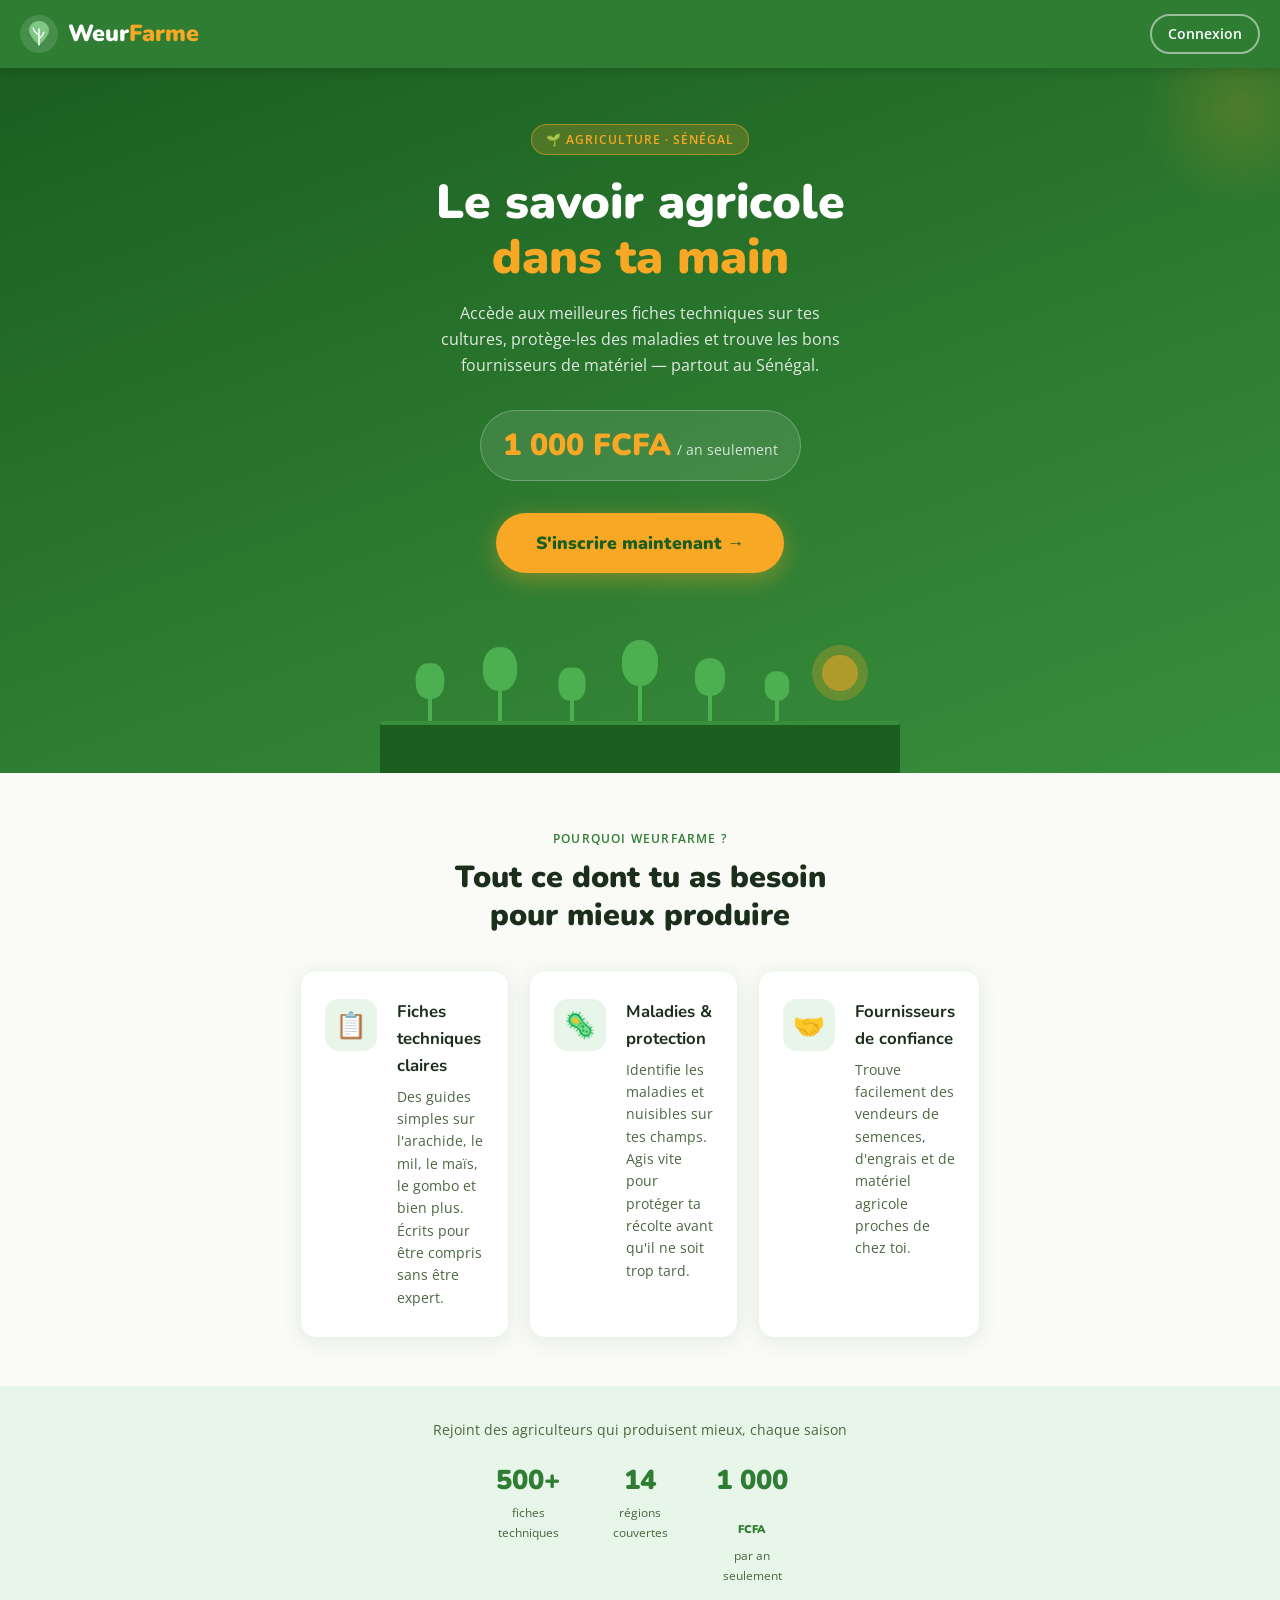
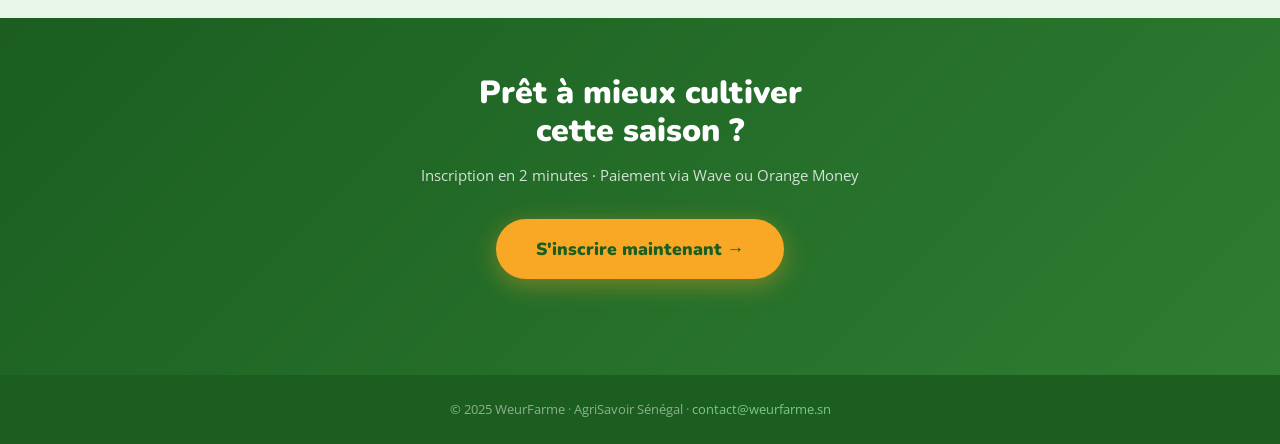
==== index.html @ 427f8d8e "Rename index_2.html to index.html" ====
<!DOCTYPE html>
<html lang="fr">
<head>
  <meta charset="UTF-8" />
  <meta name="viewport" content="width=device-width, initial-scale=1.0" />
  <title>WeurFarme – Le savoir agricole dans ta main</title>
  <link rel="preconnect" href="https://fonts.googleapis.com" />
  <link rel="preconnect" href="https://fonts.gstatic.com" crossorigin />
  <link href="https://fonts.googleapis.com/css2?family=Nunito:wght@700;900&family=Open+Sans:wght@400;600&display=swap" rel="stylesheet" />

  <style>
    /* ── TOKENS ─────────────────────────────────────────── */
    :root {
      --vert:       #2E7D32;
      --vert-fonce: #1B5E20;
      --vert-clair: #81C784;
      --vert-pale:  #E8F5E9;
      --or:         #F9A825;
      --or-fonce:   #E65100;
      --blanc:      #FAFAF7;
      --texte:      #1A2E1B;
      --texte-doux: #4A6741;
      --rayon:      16px;
      --ombre:      0 4px 20px rgba(46,125,50,0.10);
    }

    /* ── RESET ──────────────────────────────────────────── */
    *, *::before, *::after { box-sizing: border-box; margin: 0; padding: 0; }
    html { scroll-behavior: smooth; }

    body {
      font-family: 'Open Sans', sans-serif;
      background: var(--blanc);
      color: var(--texte);
      line-height: 1.6;
      overflow-x: hidden;
    }

    /* ── HEADER / NAV ───────────────────────────────────── */
    header {
      background: var(--vert);
      padding: 14px 20px;
      display: flex;
      align-items: center;
      justify-content: space-between;
      position: sticky;
      top: 0;
      z-index: 100;
      box-shadow: 0 2px 10px rgba(0,0,0,0.15);
    }

    .logo {
      display: flex;
      align-items: center;
      gap: 10px;
      text-decoration: none;
    }

    .logo-icone {
      width: 38px;
      height: 38px;
      flex-shrink: 0;
    }

    .logo-texte {
      font-family: 'Nunito', sans-serif;
      font-weight: 900;
      font-size: 1.45rem;
      line-height: 1;
    }

    .logo-texte span:first-child { color: #ffffff; }
    .logo-texte span:last-child  { color: var(--or); }

    .nav-lien {
      font-family: 'Open Sans', sans-serif;
      font-size: 0.85rem;
      font-weight: 600;
      color: #fff;
      text-decoration: none;
      border: 2px solid rgba(255,255,255,0.5);
      border-radius: 50px;
      padding: 7px 16px;
      transition: background 0.2s, color 0.2s;
    }

    .nav-lien:hover {
      background: #fff;
      color: var(--vert);
    }

    /* ── HERO ───────────────────────────────────────────── */
    .hero {
      background: linear-gradient(160deg, var(--vert-fonce) 0%, var(--vert) 60%, #388E3C 100%);
      padding: 56px 24px 0;
      text-align: center;
      position: relative;
      overflow: hidden;
    }

    .hero::before {
      content: '';
      position: absolute;
      top: -60px;
      right: -60px;
      width: 200px;
      height: 200px;
      background: radial-gradient(circle, rgba(249,168,37,0.18) 0%, transparent 70%);
      pointer-events: none;
    }

    .hero-badge {
      display: inline-block;
      background: rgba(249,168,37,0.20);
      border: 1px solid rgba(249,168,37,0.50);
      color: var(--or);
      font-size: 0.75rem;
      font-weight: 600;
      letter-spacing: 0.08em;
      text-transform: uppercase;
      padding: 5px 14px;
      border-radius: 50px;
      margin-bottom: 20px;
    }

    .hero h1 {
      font-family: 'Nunito', sans-serif;
      font-weight: 900;
      font-size: clamp(2rem, 7vw, 3rem);
      color: #ffffff;
      line-height: 1.15;
      margin-bottom: 16px;
    }

    .hero h1 em {
      font-style: normal;
      color: var(--or);
    }

    .hero-desc {
      font-size: 1rem;
      color: rgba(255,255,255,0.85);
      max-width: 420px;
      margin: 0 auto 32px;
    }

    /* Prix mis en valeur */
    .hero-prix {
      display: inline-flex;
      align-items: baseline;
      gap: 6px;
      background: rgba(255,255,255,0.10);
      border: 1px solid rgba(255,255,255,0.25);
      border-radius: 50px;
      padding: 10px 22px;
      margin-bottom: 32px;
    }

    .hero-prix .montant {
      font-family: 'Nunito', sans-serif;
      font-weight: 900;
      font-size: 1.9rem;
      color: var(--or);
    }

    .hero-prix .detail {
      font-size: 0.85rem;
      color: rgba(255,255,255,0.80);
    }

    .btn-principal {
      display: inline-block;
      background: var(--or);
      color: var(--vert-fonce);
      font-family: 'Nunito', sans-serif;
      font-weight: 900;
      font-size: 1.1rem;
      padding: 16px 40px;
      border-radius: 50px;
      text-decoration: none;
      box-shadow: 0 6px 24px rgba(249,168,37,0.40);
      transition: transform 0.15s, box-shadow 0.15s, background 0.15s;
      margin-bottom: 40px;
    }

    .btn-principal:hover,
    .btn-principal:focus {
      transform: translateY(-2px);
      box-shadow: 0 10px 30px rgba(249,168,37,0.55);
      background: #FFB300;
      outline: none;
    }

    .btn-principal:active { transform: translateY(0); }

    /* Champ SVG en bas du hero */
    .hero-scene {
      display: block;
      width: 100%;
      max-width: 520px;
      margin: 0 auto;
    }

    /* ── AVANTAGES ──────────────────────────────────────── */
    .avantages {
      padding: 56px 20px 48px;
      background: var(--blanc);
    }

    .section-label {
      text-align: center;
      font-size: 0.75rem;
      font-weight: 600;
      letter-spacing: 0.10em;
      text-transform: uppercase;
      color: var(--vert);
      margin-bottom: 10px;
    }

    .section-titre {
      font-family: 'Nunito', sans-serif;
      font-weight: 900;
      font-size: clamp(1.4rem, 5vw, 1.9rem);
      text-align: center;
      color: var(--texte);
      line-height: 1.25;
      margin-bottom: 36px;
    }

    .cartes {
      display: grid;
      grid-template-columns: 1fr;
      gap: 20px;
      max-width: 680px;
      margin: 0 auto;
    }

    .carte {
      background: #ffffff;
      border: 1.5px solid var(--vert-pale);
      border-radius: var(--rayon);
      padding: 28px 24px;
      box-shadow: var(--ombre);
      display: flex;
      gap: 20px;
      align-items: flex-start;
      transition: transform 0.2s, box-shadow 0.2s;
    }

    .carte:hover {
      transform: translateY(-3px);
      box-shadow: 0 8px 28px rgba(46,125,50,0.15);
    }

    .carte-icone {
      width: 52px;
      height: 52px;
      border-radius: 14px;
      background: var(--vert-pale);
      display: flex;
      align-items: center;
      justify-content: center;
      flex-shrink: 0;
      font-size: 1.6rem;
    }

    .carte-corps h3 {
      font-family: 'Nunito', sans-serif;
      font-weight: 700;
      font-size: 1.05rem;
      color: var(--texte);
      margin-bottom: 6px;
    }

    .carte-corps p {
      font-size: 0.9rem;
      color: var(--texte-doux);
      line-height: 1.55;
    }

    /* ── BANDE CONFIANCE ────────────────────────────────── */
    .confiance {
      background: var(--vert-pale);
      padding: 32px 20px;
      text-align: center;
    }

    .confiance p {
      font-size: 0.9rem;
      color: var(--texte-doux);
      margin-bottom: 18px;
    }

    .stats {
      display: flex;
      justify-content: center;
      gap: 32px;
      flex-wrap: wrap;
    }

    .stat {
      display: flex;
      flex-direction: column;
      align-items: center;
    }

    .stat-chiffre {
      font-family: 'Nunito', sans-serif;
      font-weight: 900;
      font-size: 1.7rem;
      color: var(--vert);
    }

    .stat-label {
      font-size: 0.78rem;
      color: var(--texte-doux);
      text-align: center;
      max-width: 80px;
    }

    /* ── CTA BAS ────────────────────────────────────────── */
    .cta-bas {
      background: linear-gradient(135deg, var(--vert-fonce), var(--vert));
      padding: 56px 24px;
      text-align: center;
    }

    .cta-bas h2 {
      font-family: 'Nunito', sans-serif;
      font-weight: 900;
      font-size: clamp(1.5rem, 5vw, 2rem);
      color: #fff;
      line-height: 1.2;
      margin-bottom: 12px;
    }

    .cta-bas p {
      color: rgba(255,255,255,0.80);
      font-size: 0.95rem;
      margin-bottom: 32px;
    }

    /* ── FOOTER ─────────────────────────────────────────── */
    footer {
      background: var(--vert-fonce);
      padding: 24px 20px;
      text-align: center;
    }

    footer p {
      font-size: 0.8rem;
      color: rgba(255,255,255,0.50);
    }

    footer a {
      color: var(--vert-clair);
      text-decoration: none;
    }

    /* ── RESPONSIVE TABLETTE ─────────────────────────────── */
    @media (min-width: 600px) {
      .cartes {
        grid-template-columns: 1fr 1fr;
      }

      .cartes .carte:last-child {
        grid-column: 1 / -1;
      }
    }

    @media (min-width: 900px) {
      .cartes {
        grid-template-columns: repeat(3, 1fr);
      }

      .cartes .carte:last-child {
        grid-column: auto;
      }
    }

    /* ── ANIMATION ENTRÉE ───────────────────────────────── */
    @media (prefers-reduced-motion: no-preference) {
      .carte {
        opacity: 0;
        transform: translateY(20px);
        animation: monter 0.5s ease forwards;
      }
      .carte:nth-child(1) { animation-delay: 0.1s; }
      .carte:nth-child(2) { animation-delay: 0.2s; }
      .carte:nth-child(3) { animation-delay: 0.3s; }

      @keyframes monter {
        to { opacity: 1; transform: translateY(0); }
      }
    }
  </style>
</head>

<body>

  <!-- ── HEADER ── -->
  <header>
    <a href="#" class="logo" aria-label="WeurFarme – accueil">
      <!-- Icone feuille SVG inline -->
      <svg class="logo-icone" viewBox="0 0 38 38" fill="none" xmlns="http://www.w3.org/2000/svg" aria-hidden="true">
        <circle cx="19" cy="19" r="19" fill="rgba(255,255,255,0.12)"/>
        <path d="M19 30 C19 30 9 22 9 15 C9 10.03 13.48 6 19 6 C24.52 6 29 10.03 29 15 C29 22 19 30 19 30Z" fill="#81C784"/>
        <path d="M19 30 L19 14" stroke="white" stroke-width="1.5" stroke-linecap="round"/>
        <path d="M19 20 C19 20 14 17 13 13" stroke="white" stroke-width="1.2" stroke-linecap="round"/>
        <path d="M19 24 C19 24 23 21 24 17" stroke="white" stroke-width="1.2" stroke-linecap="round"/>
      </svg>
      <div class="logo-texte">
        <span>Weur</span><span>Farme</span>
      </div>
    </a>
    <a href="#inscription" class="nav-lien">Connexion</a>
  </header>

  <!-- ── HERO ── -->
  <section class="hero" aria-labelledby="hero-titre">
    <div class="hero-badge">🌱 Agriculture · Sénégal</div>

    <h1 id="hero-titre">
      Le savoir agricole<br />
      <em>dans ta main</em>
    </h1>

    <p class="hero-desc">
      Accède aux meilleures fiches techniques sur tes cultures, protège-les des maladies
      et trouve les bons fournisseurs de matériel — partout au Sénégal.
    </p>

    <div class="hero-prix" aria-label="Tarif : 1 000 FCFA par an">
      <span class="montant">1 000 FCFA</span>
      <span class="detail">/ an seulement</span>
    </div>

    <br />

    <a href="#inscription" class="btn-principal" id="btn-hero">
      S'inscrire maintenant →
    </a>

    <!-- Illustration : champ avec soleil — SVG inline -->
    <svg class="hero-scene" viewBox="0 0 520 160" fill="none" xmlns="http://www.w3.org/2000/svg" aria-hidden="true" role="img">
      <!-- Sol -->
      <rect x="0" y="110" width="520" height="50" fill="#1B5E20" rx="0"/>
      <!-- Soleil -->
      <circle cx="460" cy="60" r="28" fill="rgba(249,168,37,0.25)"/>
      <circle cx="460" cy="60" r="18" fill="rgba(249,168,37,0.50)"/>
      <!-- Plantes stylisées -->
      <g fill="#4CAF50">
        <!-- plante 1 -->
        <rect x="48" y="75" width="4" height="36" rx="2"/>
        <ellipse cx="50" cy="68" rx="14" ry="18" transform="rotate(-15 50 68)"/>
        <ellipse cx="50" cy="68" rx="14" ry="18" transform="rotate(15 50 68)"/>
        <!-- plante 2 -->
        <rect x="118" y="65" width="4" height="46" rx="2"/>
        <ellipse cx="120" cy="56" rx="17" ry="22" transform="rotate(-10 120 56)"/>
        <ellipse cx="120" cy="56" rx="17" ry="22" transform="rotate(10 120 56)"/>
        <!-- plante 3 -->
        <rect x="190" y="78" width="4" height="33" rx="2"/>
        <ellipse cx="192" cy="71" rx="13" ry="17" transform="rotate(-20 192 71)"/>
        <ellipse cx="192" cy="71" rx="13" ry="17" transform="rotate(20 192 71)"/>
        <!-- plante 4 -->
        <rect x="258" y="60" width="4" height="51" rx="2"/>
        <ellipse cx="260" cy="50" rx="18" ry="23" transform="rotate(-8 260 50)"/>
        <ellipse cx="260" cy="50" rx="18" ry="23" transform="rotate(8 260 50)"/>
        <!-- plante 5 -->
        <rect x="328" y="72" width="4" height="39" rx="2"/>
        <ellipse cx="330" cy="64" rx="15" ry="19" transform="rotate(-12 330 64)"/>
        <ellipse cx="330" cy="64" rx="15" ry="19" transform="rotate(12 330 64)"/>
        <!-- plante 6 -->
        <rect x="395" y="80" width="4" height="31" rx="2"/>
        <ellipse cx="397" cy="73" rx="12" ry="15" transform="rotate(-18 397 73)"/>
        <ellipse cx="397" cy="73" rx="12" ry="15" transform="rotate(18 397 73)"/>
      </g>
      <!-- Reflet sol -->
      <rect x="0" y="108" width="520" height="4" fill="#388E3C" rx="2"/>
    </svg>
  </section>

  <!-- ── AVANTAGES ── -->
  <section class="avantages" aria-labelledby="avantages-titre">
    <p class="section-label">Pourquoi WeurFarme ?</p>
    <h2 class="section-titre" id="avantages-titre">
      Tout ce dont tu as besoin<br />pour mieux produire
    </h2>

    <div class="cartes">

      <div class="carte">
        <div class="carte-icone" aria-hidden="true">📋</div>
        <div class="carte-corps">
          <h3>Fiches techniques claires</h3>
          <p>
            Des guides simples sur l'arachide, le mil, le maïs, le gombo et bien plus.
            Écrits pour être compris sans être expert.
          </p>
        </div>
      </div>

      <div class="carte">
        <div class="carte-icone" aria-hidden="true">🦠</div>
        <div class="carte-corps">
          <h3>Maladies &amp; protection</h3>
          <p>
            Identifie les maladies et nuisibles sur tes champs. Agis vite pour
            protéger ta récolte avant qu'il ne soit trop tard.
          </p>
        </div>
      </div>

      <div class="carte">
        <div class="carte-icone" aria-hidden="true">🤝</div>
        <div class="carte-corps">
          <h3>Fournisseurs de confiance</h3>
          <p>
            Trouve facilement des vendeurs de semences, d'engrais et de matériel
            agricole proches de chez toi.
          </p>
        </div>
      </div>

    </div>
  </section>

  <!-- ── BANDE CONFIANCE ── -->
  <section class="confiance" aria-label="Chiffres clés">
    <p>Rejoint des agriculteurs qui produisent mieux, chaque saison</p>
    <div class="stats">
      <div class="stat">
        <span class="stat-chiffre">500+</span>
        <span class="stat-label">fiches techniques</span>
      </div>
      <div class="stat">
        <span class="stat-chiffre">14</span>
        <span class="stat-label">régions couvertes</span>
      </div>
      <div class="stat">
        <span class="stat-chiffre">1 000<br/><small style="font-size:0.7rem">FCFA</small></span>
        <span class="stat-label">par an seulement</span>
      </div>
    </div>
  </section>

  <!-- ── CTA BAS ── -->
  <section class="cta-bas" id="inscription" aria-labelledby="cta-titre">
    <h2 id="cta-titre">Prêt à mieux cultiver<br />cette saison ?</h2>
    <p>Inscription en 2 minutes · Paiement via Wave ou Orange Money</p>
    <a href="inscription.html" class="btn-principal">
      S'inscrire maintenant →
    </a>
  </section>

  <!-- ── FOOTER ── -->
  <footer>
    <p>
      © 2025 WeurFarme · AgriSavoir Sénégal ·
      <a href="mailto:contact@weurfarme.sn">contact@weurfarme.sn</a>
    </p>
  </footer>

</body>
</html>
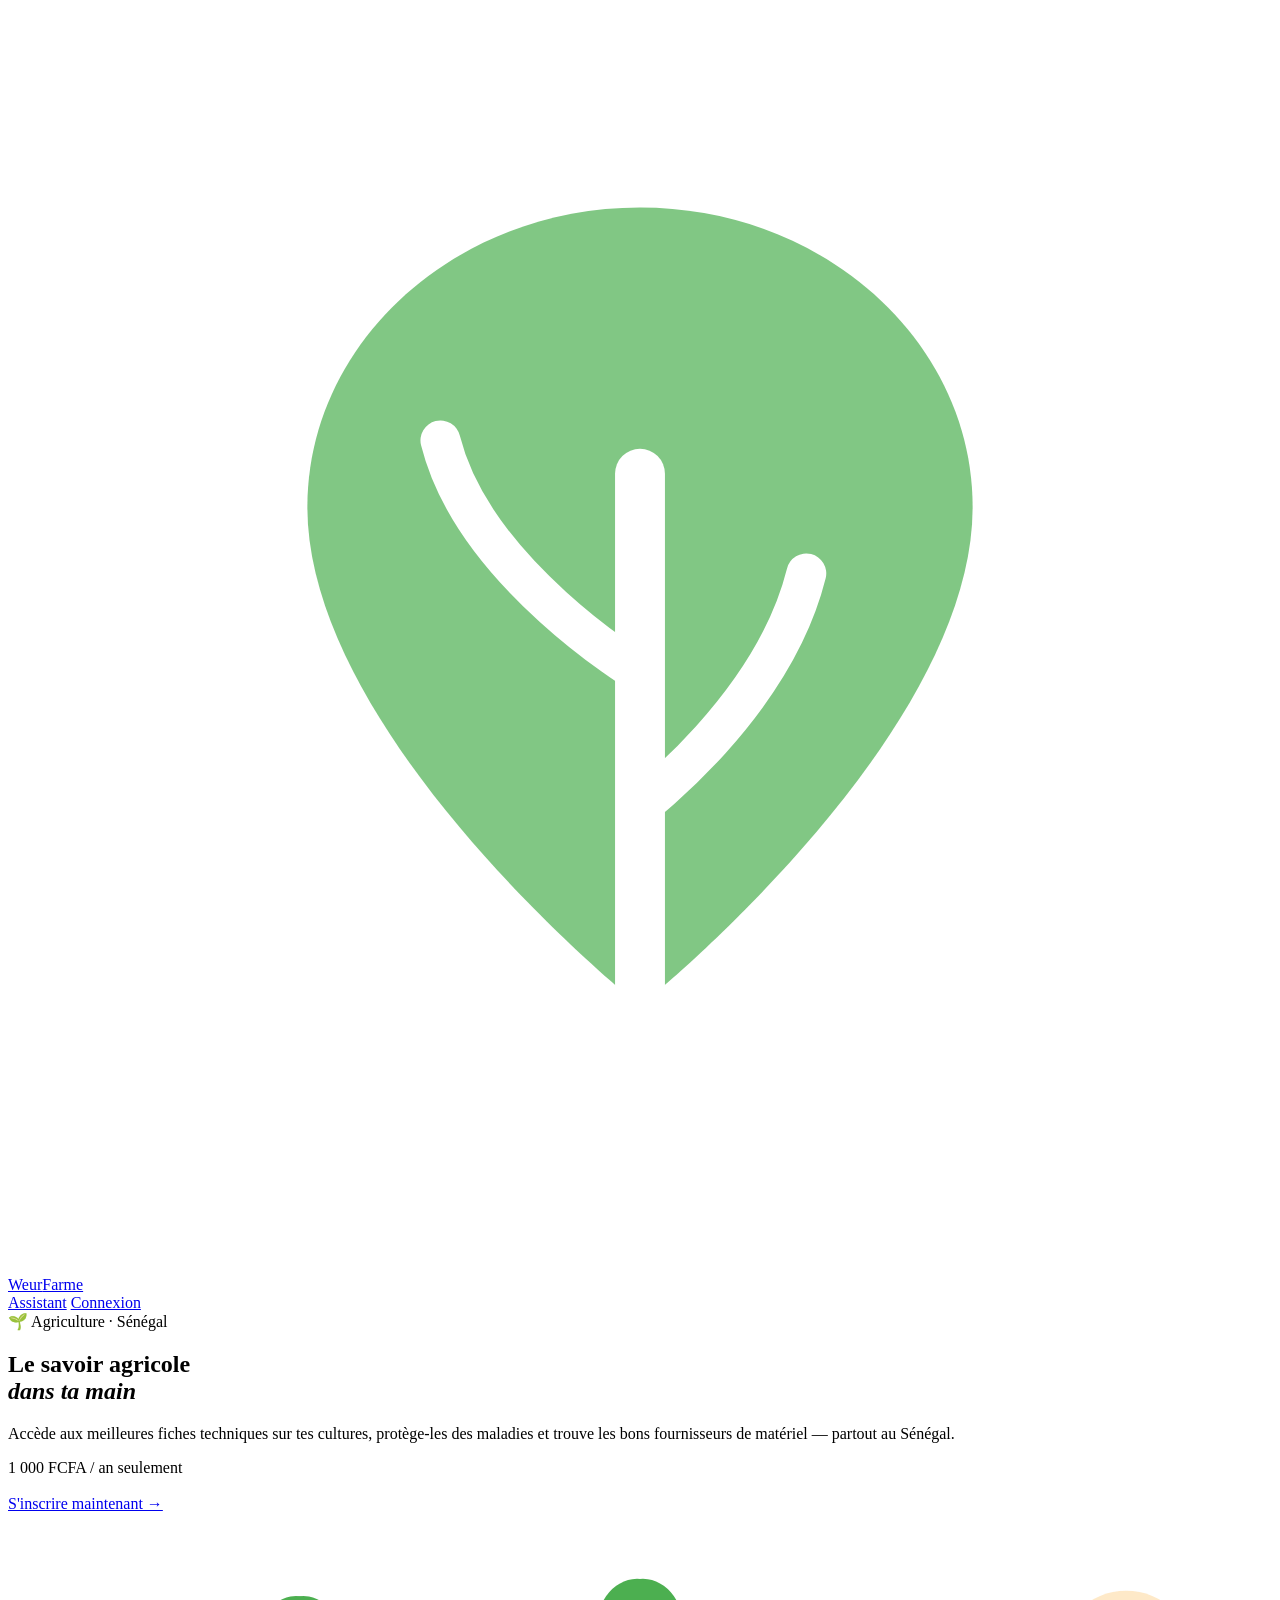
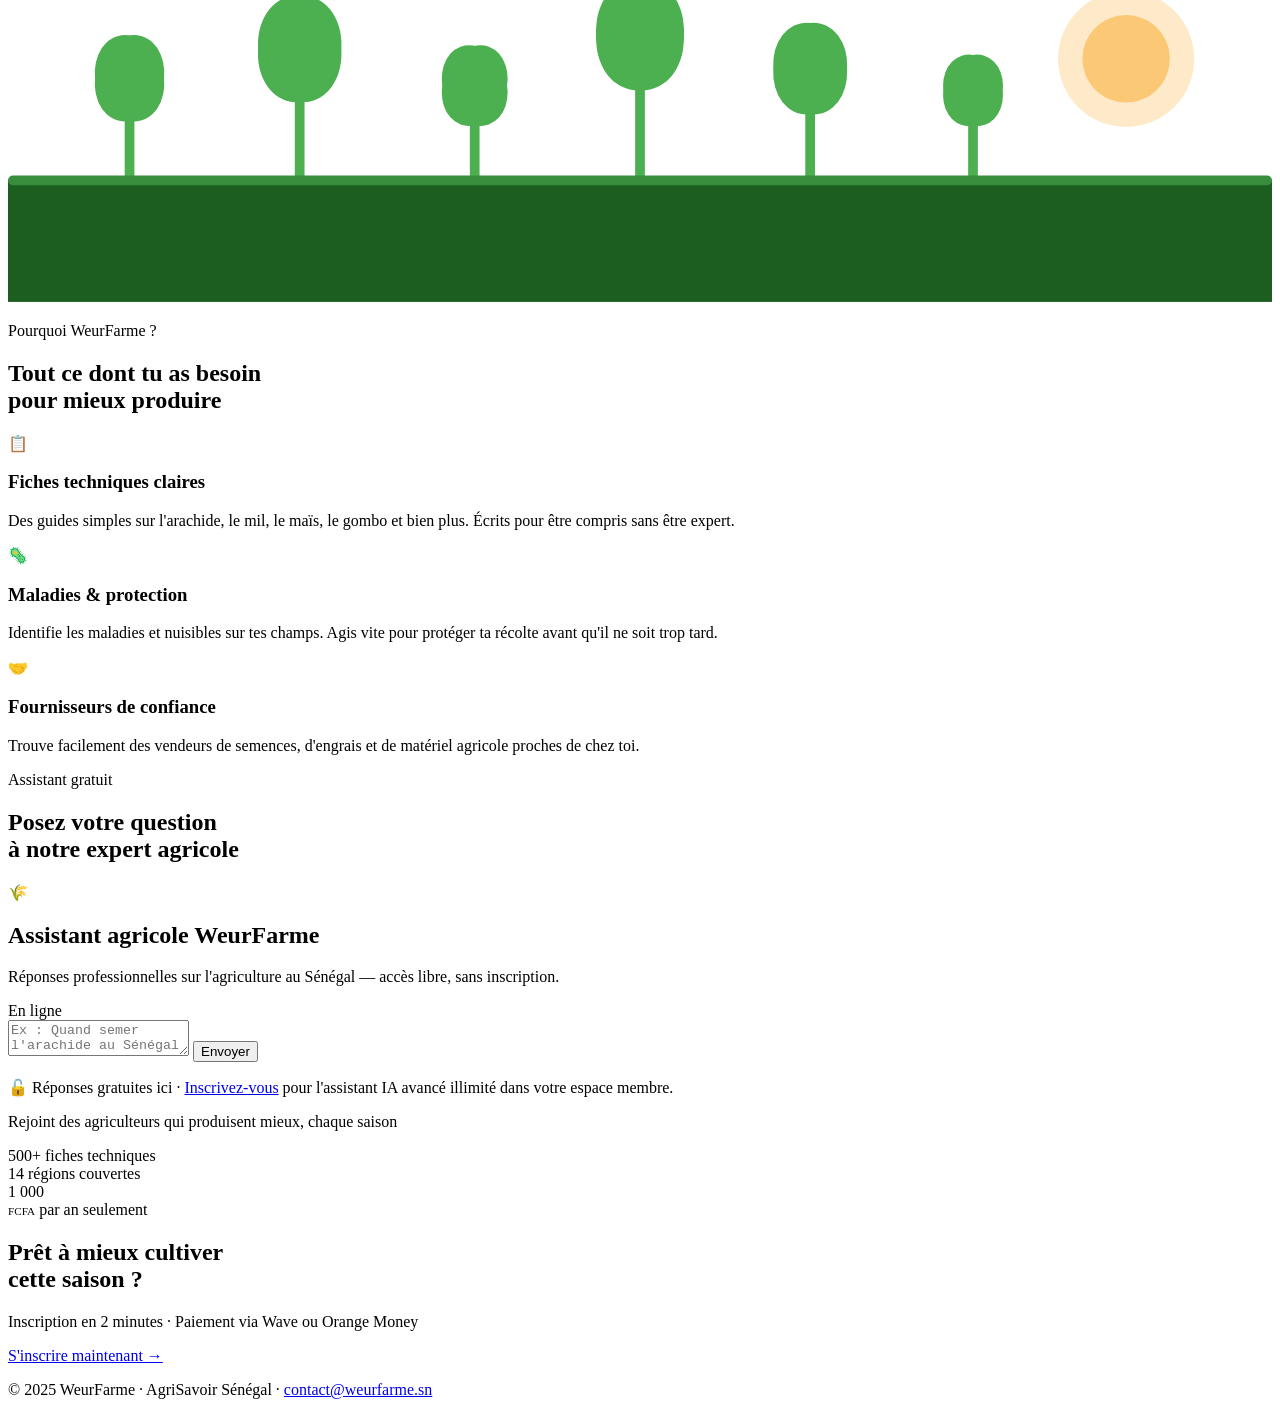
==== commit e8b5b283: "Add files via upload" ====
--- a/index.html
+++ b/index.html
@@ -7,401 +7,17 @@
   <link rel="preconnect" href="https://fonts.googleapis.com" />
   <link rel="preconnect" href="https://fonts.gstatic.com" crossorigin />
   <link href="https://fonts.googleapis.com/css2?family=Nunito:wght@700;900&family=Open+Sans:wght@400;600&display=swap" rel="stylesheet" />
-
-  <style>
-    /* ── TOKENS ─────────────────────────────────────────── */
-    :root {
-      --vert:       #2E7D32;
-      --vert-fonce: #1B5E20;
-      --vert-clair: #81C784;
-      --vert-pale:  #E8F5E9;
-      --or:         #F9A825;
-      --or-fonce:   #E65100;
-      --blanc:      #FAFAF7;
-      --texte:      #1A2E1B;
-      --texte-doux: #4A6741;
-      --rayon:      16px;
-      --ombre:      0 4px 20px rgba(46,125,50,0.10);
-    }
-
-    /* ── RESET ──────────────────────────────────────────── */
-    *, *::before, *::after { box-sizing: border-box; margin: 0; padding: 0; }
-    html { scroll-behavior: smooth; }
-
-    body {
-      font-family: 'Open Sans', sans-serif;
-      background: var(--blanc);
-      color: var(--texte);
-      line-height: 1.6;
-      overflow-x: hidden;
-    }
-
-    /* ── HEADER / NAV ───────────────────────────────────── */
-    header {
-      background: var(--vert);
-      padding: 14px 20px;
-      display: flex;
-      align-items: center;
-      justify-content: space-between;
-      position: sticky;
-      top: 0;
-      z-index: 100;
-      box-shadow: 0 2px 10px rgba(0,0,0,0.15);
-    }
-
-    .logo {
-      display: flex;
-      align-items: center;
-      gap: 10px;
-      text-decoration: none;
-    }
-
-    .logo-icone {
-      width: 38px;
-      height: 38px;
-      flex-shrink: 0;
-    }
-
-    .logo-texte {
-      font-family: 'Nunito', sans-serif;
-      font-weight: 900;
-      font-size: 1.45rem;
-      line-height: 1;
-    }
-
-    .logo-texte span:first-child { color: #ffffff; }
-    .logo-texte span:last-child  { color: var(--or); }
-
-    .nav-lien {
-      font-family: 'Open Sans', sans-serif;
-      font-size: 0.85rem;
-      font-weight: 600;
-      color: #fff;
-      text-decoration: none;
-      border: 2px solid rgba(255,255,255,0.5);
-      border-radius: 50px;
-      padding: 7px 16px;
-      transition: background 0.2s, color 0.2s;
-    }
-
-    .nav-lien:hover {
-      background: #fff;
-      color: var(--vert);
-    }
-
-    /* ── HERO ───────────────────────────────────────────── */
-    .hero {
-      background: linear-gradient(160deg, var(--vert-fonce) 0%, var(--vert) 60%, #388E3C 100%);
-      padding: 56px 24px 0;
-      text-align: center;
-      position: relative;
-      overflow: hidden;
-    }
-
-    .hero::before {
-      content: '';
-      position: absolute;
-      top: -60px;
-      right: -60px;
-      width: 200px;
-      height: 200px;
-      background: radial-gradient(circle, rgba(249,168,37,0.18) 0%, transparent 70%);
-      pointer-events: none;
-    }
-
-    .hero-badge {
-      display: inline-block;
-      background: rgba(249,168,37,0.20);
-      border: 1px solid rgba(249,168,37,0.50);
-      color: var(--or);
-      font-size: 0.75rem;
-      font-weight: 600;
-      letter-spacing: 0.08em;
-      text-transform: uppercase;
-      padding: 5px 14px;
-      border-radius: 50px;
-      margin-bottom: 20px;
-    }
-
-    .hero h1 {
-      font-family: 'Nunito', sans-serif;
-      font-weight: 900;
-      font-size: clamp(2rem, 7vw, 3rem);
-      color: #ffffff;
-      line-height: 1.15;
-      margin-bottom: 16px;
-    }
-
-    .hero h1 em {
-      font-style: normal;
-      color: var(--or);
-    }
-
-    .hero-desc {
-      font-size: 1rem;
-      color: rgba(255,255,255,0.85);
-      max-width: 420px;
-      margin: 0 auto 32px;
-    }
-
-    /* Prix mis en valeur */
-    .hero-prix {
-      display: inline-flex;
-      align-items: baseline;
-      gap: 6px;
-      background: rgba(255,255,255,0.10);
-      border: 1px solid rgba(255,255,255,0.25);
-      border-radius: 50px;
-      padding: 10px 22px;
-      margin-bottom: 32px;
-    }
-
-    .hero-prix .montant {
-      font-family: 'Nunito', sans-serif;
-      font-weight: 900;
-      font-size: 1.9rem;
-      color: var(--or);
-    }
-
-    .hero-prix .detail {
-      font-size: 0.85rem;
-      color: rgba(255,255,255,0.80);
-    }
-
-    .btn-principal {
-      display: inline-block;
-      background: var(--or);
-      color: var(--vert-fonce);
-      font-family: 'Nunito', sans-serif;
-      font-weight: 900;
-      font-size: 1.1rem;
-      padding: 16px 40px;
-      border-radius: 50px;
-      text-decoration: none;
-      box-shadow: 0 6px 24px rgba(249,168,37,0.40);
-      transition: transform 0.15s, box-shadow 0.15s, background 0.15s;
-      margin-bottom: 40px;
-    }
-
-    .btn-principal:hover,
-    .btn-principal:focus {
-      transform: translateY(-2px);
-      box-shadow: 0 10px 30px rgba(249,168,37,0.55);
-      background: #FFB300;
-      outline: none;
-    }
-
-    .btn-principal:active { transform: translateY(0); }
-
-    /* Champ SVG en bas du hero */
-    .hero-scene {
-      display: block;
-      width: 100%;
-      max-width: 520px;
-      margin: 0 auto;
-    }
-
-    /* ── AVANTAGES ──────────────────────────────────────── */
-    .avantages {
-      padding: 56px 20px 48px;
-      background: var(--blanc);
-    }
-
-    .section-label {
-      text-align: center;
-      font-size: 0.75rem;
-      font-weight: 600;
-      letter-spacing: 0.10em;
-      text-transform: uppercase;
-      color: var(--vert);
-      margin-bottom: 10px;
-    }
-
-    .section-titre {
-      font-family: 'Nunito', sans-serif;
-      font-weight: 900;
-      font-size: clamp(1.4rem, 5vw, 1.9rem);
-      text-align: center;
-      color: var(--texte);
-      line-height: 1.25;
-      margin-bottom: 36px;
-    }
-
-    .cartes {
-      display: grid;
-      grid-template-columns: 1fr;
-      gap: 20px;
-      max-width: 680px;
-      margin: 0 auto;
-    }
-
-    .carte {
-      background: #ffffff;
-      border: 1.5px solid var(--vert-pale);
-      border-radius: var(--rayon);
-      padding: 28px 24px;
-      box-shadow: var(--ombre);
-      display: flex;
-      gap: 20px;
-      align-items: flex-start;
-      transition: transform 0.2s, box-shadow 0.2s;
-    }
-
-    .carte:hover {
-      transform: translateY(-3px);
-      box-shadow: 0 8px 28px rgba(46,125,50,0.15);
-    }
-
-    .carte-icone {
-      width: 52px;
-      height: 52px;
-      border-radius: 14px;
-      background: var(--vert-pale);
-      display: flex;
-      align-items: center;
-      justify-content: center;
-      flex-shrink: 0;
-      font-size: 1.6rem;
-    }
-
-    .carte-corps h3 {
-      font-family: 'Nunito', sans-serif;
-      font-weight: 700;
-      font-size: 1.05rem;
-      color: var(--texte);
-      margin-bottom: 6px;
-    }
-
-    .carte-corps p {
-      font-size: 0.9rem;
-      color: var(--texte-doux);
-      line-height: 1.55;
-    }
-
-    /* ── BANDE CONFIANCE ────────────────────────────────── */
-    .confiance {
-      background: var(--vert-pale);
-      padding: 32px 20px;
-      text-align: center;
-    }
-
-    .confiance p {
-      font-size: 0.9rem;
-      color: var(--texte-doux);
-      margin-bottom: 18px;
-    }
-
-    .stats {
-      display: flex;
-      justify-content: center;
-      gap: 32px;
-      flex-wrap: wrap;
-    }
-
-    .stat {
-      display: flex;
-      flex-direction: column;
-      align-items: center;
-    }
-
-    .stat-chiffre {
-      font-family: 'Nunito', sans-serif;
-      font-weight: 900;
-      font-size: 1.7rem;
-      color: var(--vert);
-    }
-
-    .stat-label {
-      font-size: 0.78rem;
-      color: var(--texte-doux);
-      text-align: center;
-      max-width: 80px;
-    }
-
-    /* ── CTA BAS ────────────────────────────────────────── */
-    .cta-bas {
-      background: linear-gradient(135deg, var(--vert-fonce), var(--vert));
-      padding: 56px 24px;
-      text-align: center;
-    }
-
-    .cta-bas h2 {
-      font-family: 'Nunito', sans-serif;
-      font-weight: 900;
-      font-size: clamp(1.5rem, 5vw, 2rem);
-      color: #fff;
-      line-height: 1.2;
-      margin-bottom: 12px;
-    }
-
-    .cta-bas p {
-      color: rgba(255,255,255,0.80);
-      font-size: 0.95rem;
-      margin-bottom: 32px;
-    }
-
-    /* ── FOOTER ─────────────────────────────────────────── */
-    footer {
-      background: var(--vert-fonce);
-      padding: 24px 20px;
-      text-align: center;
-    }
-
-    footer p {
-      font-size: 0.8rem;
-      color: rgba(255,255,255,0.50);
-    }
-
-    footer a {
-      color: var(--vert-clair);
-      text-decoration: none;
-    }
-
-    /* ── RESPONSIVE TABLETTE ─────────────────────────────── */
-    @media (min-width: 600px) {
-      .cartes {
-        grid-template-columns: 1fr 1fr;
-      }
-
-      .cartes .carte:last-child {
-        grid-column: 1 / -1;
-      }
-    }
-
-    @media (min-width: 900px) {
-      .cartes {
-        grid-template-columns: repeat(3, 1fr);
-      }
-
-      .cartes .carte:last-child {
-        grid-column: auto;
-      }
-    }
-
-    /* ── ANIMATION ENTRÉE ───────────────────────────────── */
-    @media (prefers-reduced-motion: no-preference) {
-      .carte {
-        opacity: 0;
-        transform: translateY(20px);
-        animation: monter 0.5s ease forwards;
-      }
-      .carte:nth-child(1) { animation-delay: 0.1s; }
-      .carte:nth-child(2) { animation-delay: 0.2s; }
-      .carte:nth-child(3) { animation-delay: 0.3s; }
-
-      @keyframes monter {
-        to { opacity: 1; transform: translateY(0); }
-      }
-    }
-  </style>
+  <link rel="stylesheet" href="css/styles.css" />
+  <link rel="stylesheet" href="css/index.css" />
+  <link rel="stylesheet" href="css/assistant.css" />
+  <script src="js/agriculture-knowledge.js"></script>
+  <script src="js/assistant.js"></script>
 </head>
 
-<body>
-
-  <!-- ── HEADER ── -->
-  <header>
-    <a href="#" class="logo" aria-label="WeurFarme – accueil">
-      <!-- Icone feuille SVG inline -->
+<body class="page-accueil">
+
+  <header class="sticky">
+    <a href="index.html" class="logo" aria-label="WeurFarme – accueil">
       <svg class="logo-icone" viewBox="0 0 38 38" fill="none" xmlns="http://www.w3.org/2000/svg" aria-hidden="true">
         <circle cx="19" cy="19" r="19" fill="rgba(255,255,255,0.12)"/>
         <path d="M19 30 C19 30 9 22 9 15 C9 10.03 13.48 6 19 6 C24.52 6 29 10.03 29 15 C29 22 19 30 19 30Z" fill="#81C784"/>
@@ -413,10 +29,12 @@
         <span>Weur</span><span>Farme</span>
       </div>
     </a>
-    <a href="#inscription" class="nav-lien">Connexion</a>
+    <nav class="nav-groupe" aria-label="Navigation principale">
+      <a href="#assistant" class="nav-lien bordure">Assistant</a>
+      <a href="inscription.html" class="nav-lien bordure">Connexion</a>
+    </nav>
   </header>
 
-  <!-- ── HERO ── -->
   <section class="hero" aria-labelledby="hero-titre">
     <div class="hero-badge">🌱 Agriculture · Sénégal</div>
 
@@ -437,50 +55,38 @@
 
     <br />
 
-    <a href="#inscription" class="btn-principal" id="btn-hero">
+    <a href="inscription.html" class="btn-principal" id="btn-hero">
       S'inscrire maintenant →
     </a>
 
-    <!-- Illustration : champ avec soleil — SVG inline -->
     <svg class="hero-scene" viewBox="0 0 520 160" fill="none" xmlns="http://www.w3.org/2000/svg" aria-hidden="true" role="img">
-      <!-- Sol -->
       <rect x="0" y="110" width="520" height="50" fill="#1B5E20" rx="0"/>
-      <!-- Soleil -->
       <circle cx="460" cy="60" r="28" fill="rgba(249,168,37,0.25)"/>
       <circle cx="460" cy="60" r="18" fill="rgba(249,168,37,0.50)"/>
-      <!-- Plantes stylisées -->
       <g fill="#4CAF50">
-        <!-- plante 1 -->
         <rect x="48" y="75" width="4" height="36" rx="2"/>
         <ellipse cx="50" cy="68" rx="14" ry="18" transform="rotate(-15 50 68)"/>
         <ellipse cx="50" cy="68" rx="14" ry="18" transform="rotate(15 50 68)"/>
-        <!-- plante 2 -->
         <rect x="118" y="65" width="4" height="46" rx="2"/>
         <ellipse cx="120" cy="56" rx="17" ry="22" transform="rotate(-10 120 56)"/>
         <ellipse cx="120" cy="56" rx="17" ry="22" transform="rotate(10 120 56)"/>
-        <!-- plante 3 -->
         <rect x="190" y="78" width="4" height="33" rx="2"/>
         <ellipse cx="192" cy="71" rx="13" ry="17" transform="rotate(-20 192 71)"/>
         <ellipse cx="192" cy="71" rx="13" ry="17" transform="rotate(20 192 71)"/>
-        <!-- plante 4 -->
         <rect x="258" y="60" width="4" height="51" rx="2"/>
         <ellipse cx="260" cy="50" rx="18" ry="23" transform="rotate(-8 260 50)"/>
         <ellipse cx="260" cy="50" rx="18" ry="23" transform="rotate(8 260 50)"/>
-        <!-- plante 5 -->
         <rect x="328" y="72" width="4" height="39" rx="2"/>
         <ellipse cx="330" cy="64" rx="15" ry="19" transform="rotate(-12 330 64)"/>
         <ellipse cx="330" cy="64" rx="15" ry="19" transform="rotate(12 330 64)"/>
-        <!-- plante 6 -->
         <rect x="395" y="80" width="4" height="31" rx="2"/>
         <ellipse cx="397" cy="73" rx="12" ry="15" transform="rotate(-18 397 73)"/>
         <ellipse cx="397" cy="73" rx="12" ry="15" transform="rotate(18 397 73)"/>
       </g>
-      <!-- Reflet sol -->
       <rect x="0" y="108" width="520" height="4" fill="#388E3C" rx="2"/>
     </svg>
   </section>
 
-  <!-- ── AVANTAGES ── -->
   <section class="avantages" aria-labelledby="avantages-titre">
     <p class="section-label">Pourquoi WeurFarme ?</p>
     <h2 class="section-titre" id="avantages-titre">
@@ -488,7 +94,6 @@
     </h2>
 
     <div class="cartes">
-
       <div class="carte">
         <div class="carte-icone" aria-hidden="true">📋</div>
         <div class="carte-corps">
@@ -521,11 +126,51 @@
           </p>
         </div>
       </div>
-
-    </div>
-  </section>
-
-  <!-- ── BANDE CONFIANCE ── -->
+    </div>
+  </section>
+
+  <!-- Assistant agricole (visiteurs) -->
+  <section class="section-assistant" id="assistant" aria-labelledby="assistant-titre">
+    <p class="section-label">Assistant gratuit</p>
+    <h2 class="section-titre" id="assistant-titre">
+      Posez votre question<br />à notre expert agricole
+    </h2>
+
+    <div class="assistant-wrap">
+      <div class="assistant-section" aria-label="Assistant agricole WeurFarme">
+        <div class="assistant-entete">
+          <div class="assistant-avatar" aria-hidden="true">🌾</div>
+          <div class="assistant-entete-texte">
+            <h2>Assistant agricole WeurFarme</h2>
+            <p>Réponses professionnelles sur l'agriculture au Sénégal — accès libre, sans inscription.</p>
+          </div>
+          <span class="assistant-statut" id="assistant-statut">En ligne</span>
+        </div>
+
+        <div class="assistant-erreur" id="assistant-erreur" role="alert"></div>
+
+        <div class="assistant-messages" id="assistant-messages" aria-live="polite"></div>
+
+        <div class="assistant-suggestions" id="assistant-suggestions"></div>
+
+        <form class="assistant-form" id="assistant-form">
+          <textarea
+            id="assistant-input"
+            placeholder="Ex : Quand semer l'arachide au Sénégal ?"
+            rows="2"
+            aria-label="Votre question agricole"
+          ></textarea>
+          <button type="submit" class="assistant-envoyer" id="assistant-envoyer">Envoyer</button>
+        </form>
+
+        <p class="assistant-promo" id="assistant-promo">
+          🔓 Réponses gratuites ici ·
+          <a href="inscription.html">Inscrivez-vous</a> pour l'assistant IA avancé illimité dans votre espace membre.
+        </p>
+      </div>
+    </div>
+  </section>
+
   <section class="confiance" aria-label="Chiffres clés">
     <p>Rejoint des agriculteurs qui produisent mieux, chaque saison</p>
     <div class="stats">
@@ -544,7 +189,6 @@
     </div>
   </section>
 
-  <!-- ── CTA BAS ── -->
   <section class="cta-bas" id="inscription" aria-labelledby="cta-titre">
     <h2 id="cta-titre">Prêt à mieux cultiver<br />cette saison ?</h2>
     <p>Inscription en 2 minutes · Paiement via Wave ou Orange Money</p>
@@ -553,7 +197,6 @@
     </a>
   </section>
 
-  <!-- ── FOOTER ── -->
   <footer>
     <p>
       © 2025 WeurFarme · AgriSavoir Sénégal ·
@@ -561,5 +204,11 @@
     </p>
   </footer>
 
+  <script>
+    document.addEventListener('DOMContentLoaded', () => {
+      initAssistant({ mode: 'public' });
+    });
+  </script>
+
 </body>
 </html>
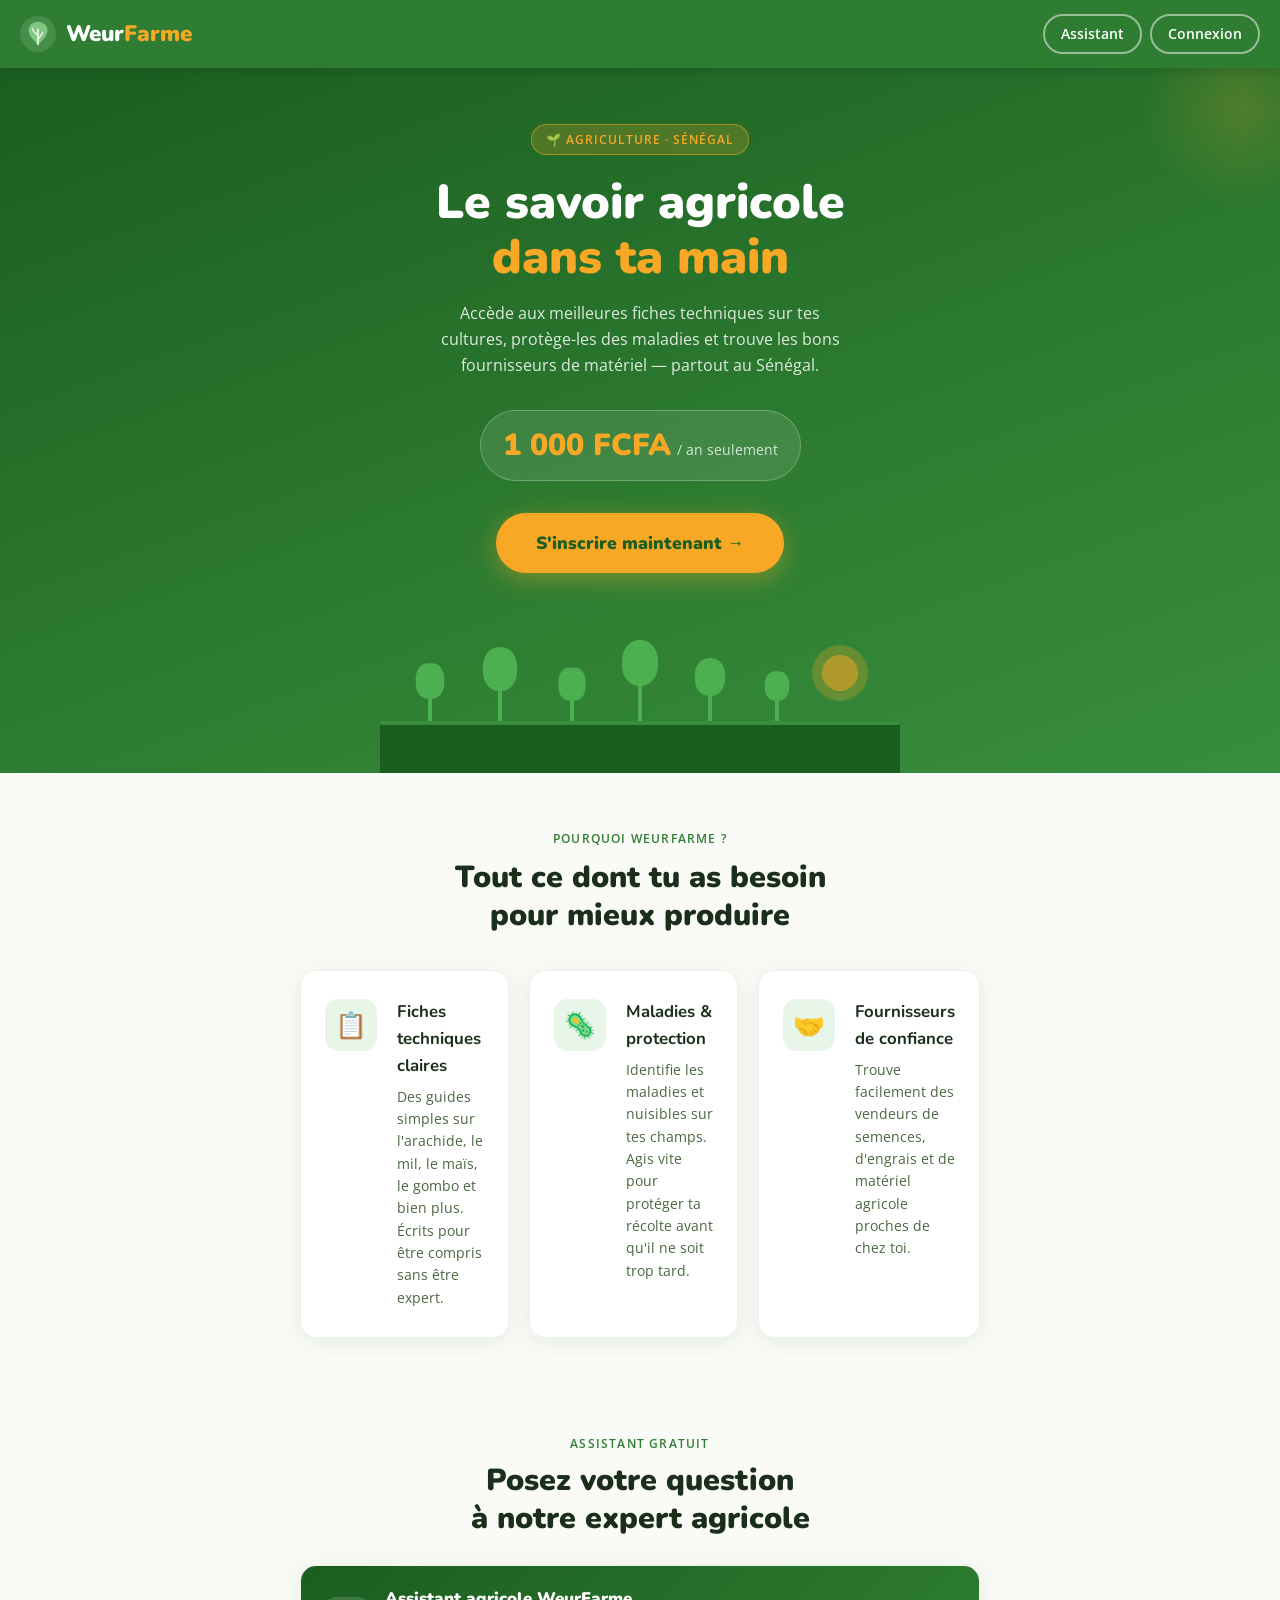
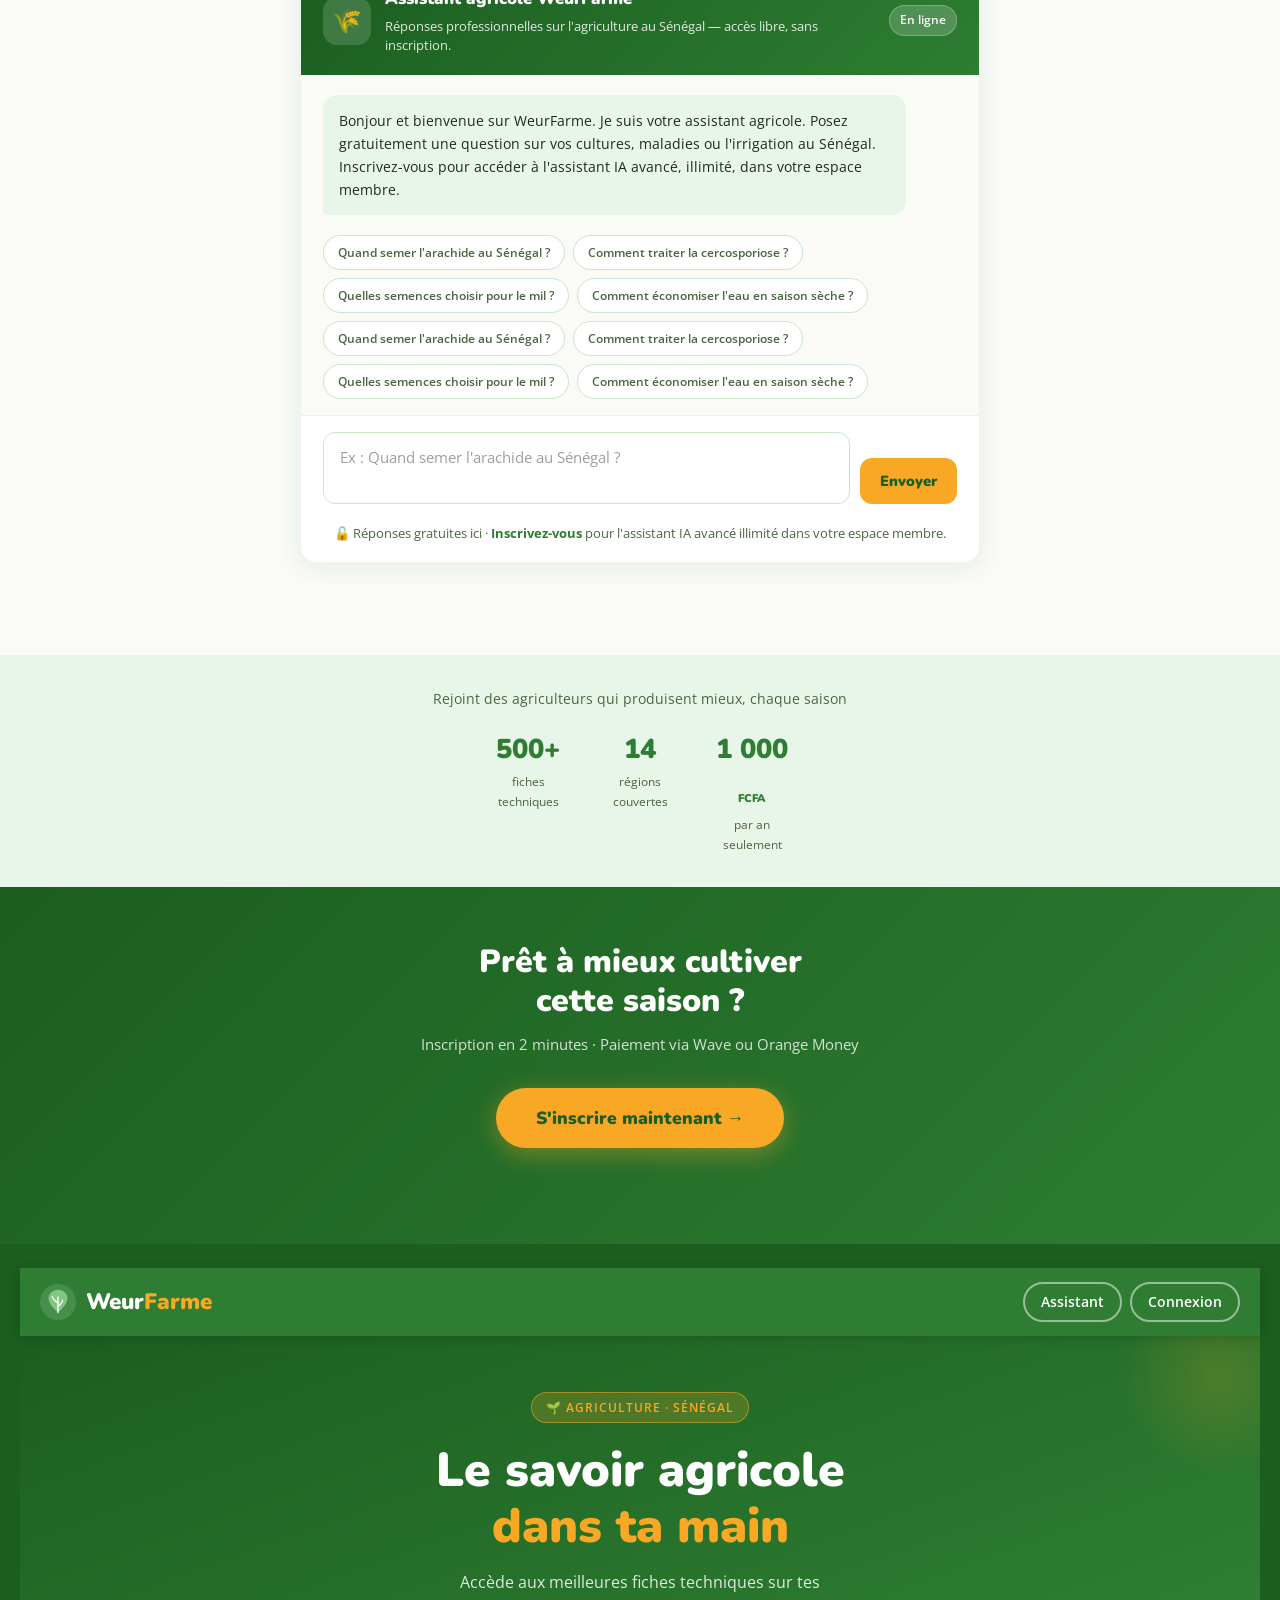
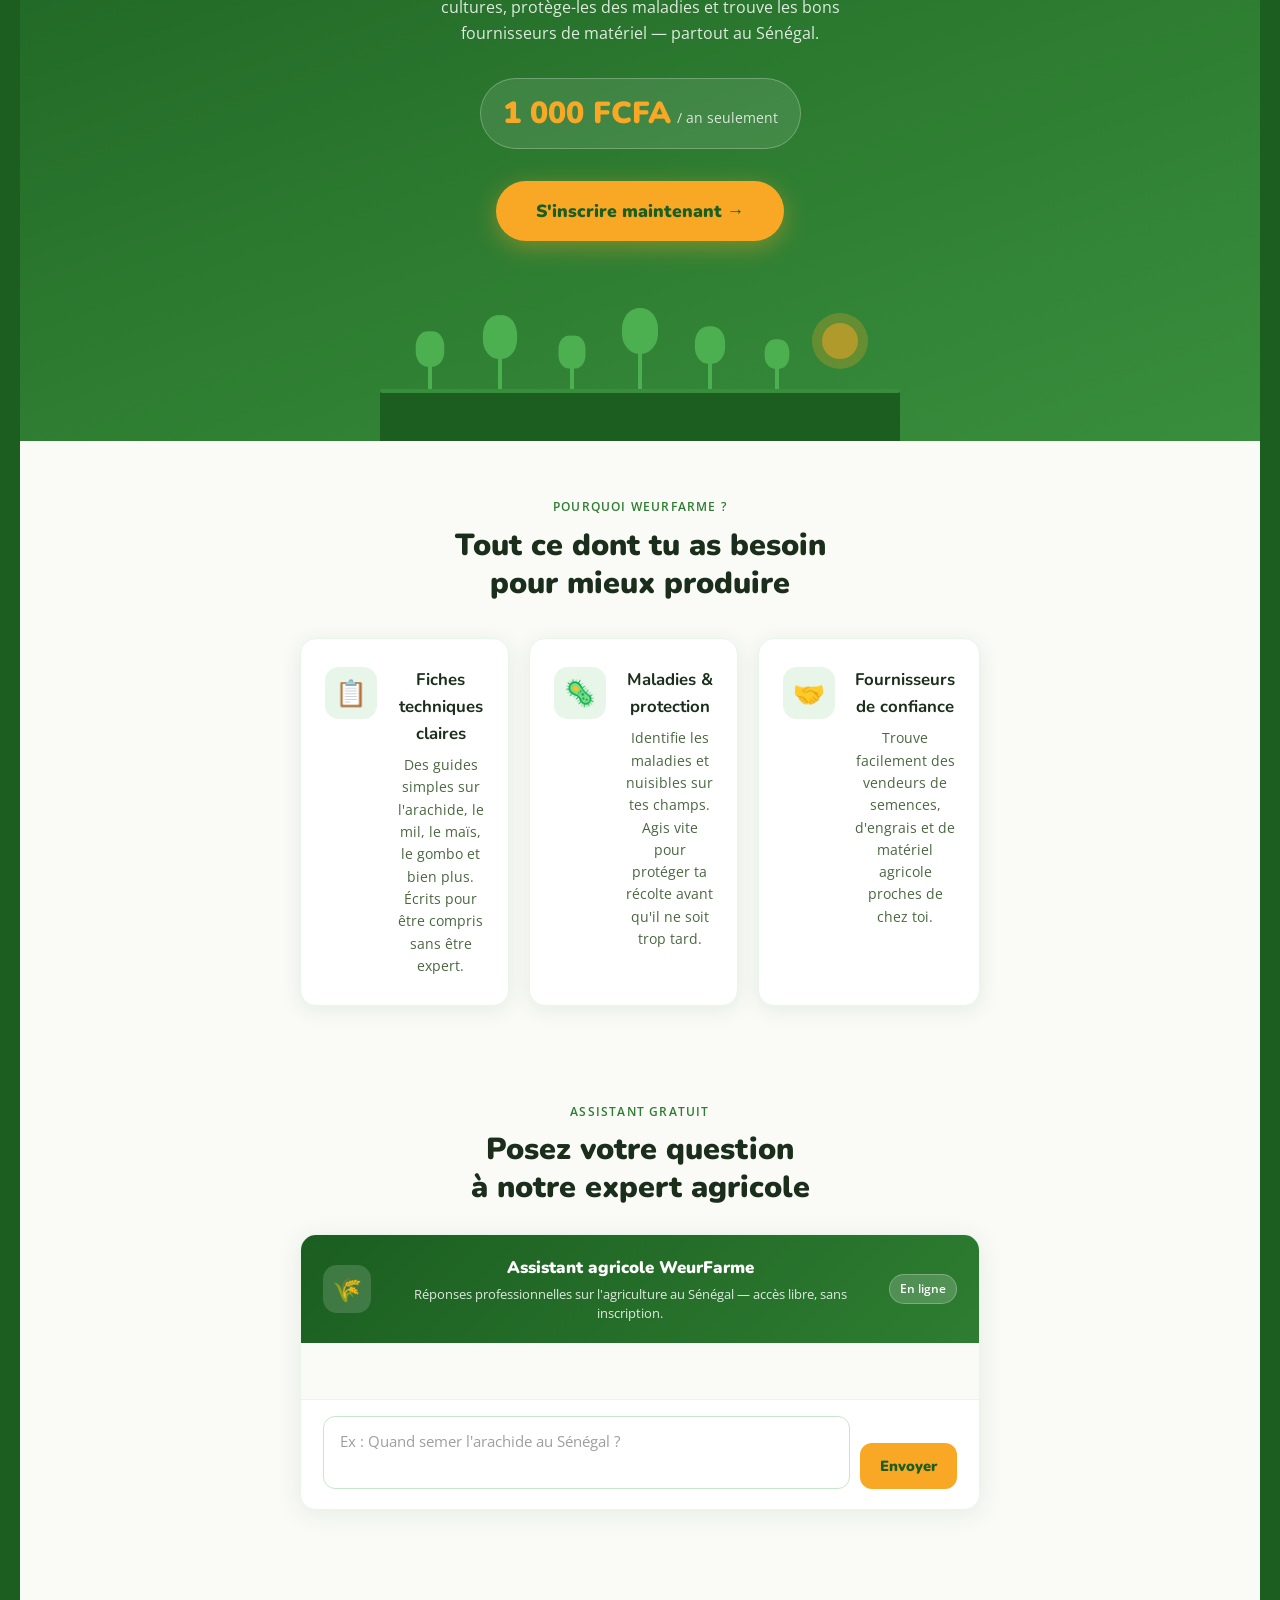
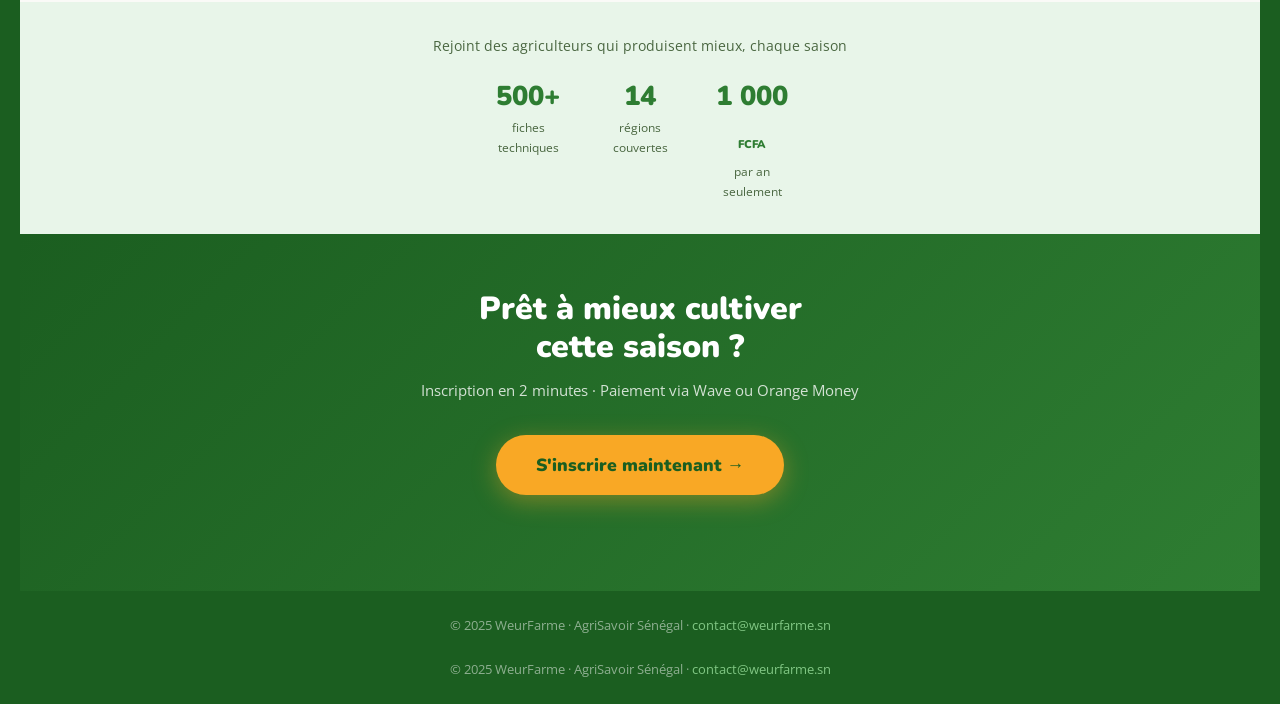
==== commit d6d7acef: "Update index.html" ====
--- a/index.html
+++ b/index.html
@@ -198,6 +198,206 @@
   </section>
 
   <footer>
+    <!DOCTYPE html>
+<html lang="fr">
+<head>
+  <meta charset="UTF-8" />
+  <meta name="viewport" content="width=device-width, initial-scale=1.0" />
+  <title>WeurFarme – Le savoir agricole dans ta main</title>
+  <link rel="preconnect" href="https://fonts.googleapis.com" />
+  <link rel="preconnect" href="https://fonts.gstatic.com" crossorigin />
+  <link href="https://fonts.googleapis.com/css2?family=Nunito:wght@700;900&family=Open+Sans:wght@400;600&display=swap" rel="stylesheet" />
+  <link rel="stylesheet" href="styles.css" />
+  <link rel="stylesheet" href="index.css" />
+  <link rel="stylesheet" href="assistant.css" />
+  <script src="agriculture-knowledge.js"></script>
+  <script src="assistant.js"></script>
+</head>
+
+<body class="page-accueil">
+
+  <header class="sticky">
+    <a href="index.html" class="logo" aria-label="WeurFarme – accueil">
+      <svg class="logo-icone" viewBox="0 0 38 38" fill="none" xmlns="http://www.w3.org/2000/svg" aria-hidden="true">
+        <circle cx="19" cy="19" r="19" fill="rgba(255,255,255,0.12)"/>
+        <path d="M19 30 C19 30 9 22 9 15 C9 10.03 13.48 6 19 6 C24.52 6 29 10.03 29 15 C29 22 19 30 19 30Z" fill="#81C784"/>
+        <path d="M19 30 L19 14" stroke="white" stroke-width="1.5" stroke-linecap="round"/>
+        <path d="M19 20 C19 20 14 17 13 13" stroke="white" stroke-width="1.2" stroke-linecap="round"/>
+        <path d="M19 24 C19 24 23 21 24 17" stroke="white" stroke-width="1.2" stroke-linecap="round"/>
+      </svg>
+      <div class="logo-texte">
+        <span>Weur</span><span>Farme</span>
+      </div>
+    </a>
+    <nav class="nav-groupe" aria-label="Navigation principale">
+      <a href="#assistant" class="nav-lien bordure">Assistant</a>
+      <a href="inscription.html" class="nav-lien bordure">Connexion</a>
+    </nav>
+  </header>
+
+  <section class="hero" aria-labelledby="hero-titre">
+    <div class="hero-badge">🌱 Agriculture · Sénégal</div>
+
+    <h1 id="hero-titre">
+      Le savoir agricole<br />
+      <em>dans ta main</em>
+    </h1>
+
+    <p class="hero-desc">
+      Accède aux meilleures fiches techniques sur tes cultures, protège-les des maladies
+      et trouve les bons fournisseurs de matériel — partout au Sénégal.
+    </p>
+
+    <div class="hero-prix" aria-label="Tarif : 1 000 FCFA par an">
+      <span class="montant">1 000 FCFA</span>
+      <span class="detail">/ an seulement</span>
+    </div>
+
+    <br />
+
+    <a href="inscription.html" class="btn-principal" id="btn-hero">
+      S'inscrire maintenant →
+    </a>
+
+    <svg class="hero-scene" viewBox="0 0 520 160" fill="none" xmlns="http://www.w3.org/2000/svg" aria-hidden="true" role="img">
+      <rect x="0" y="110" width="520" height="50" fill="#1B5E20" rx="0"/>
+      <circle cx="460" cy="60" r="28" fill="rgba(249,168,37,0.25)"/>
+      <circle cx="460" cy="60" r="18" fill="rgba(249,168,37,0.50)"/>
+      <g fill="#4CAF50">
+        <rect x="48" y="75" width="4" height="36" rx="2"/>
+        <ellipse cx="50" cy="68" rx="14" ry="18" transform="rotate(-15 50 68)"/>
+        <ellipse cx="50" cy="68" rx="14" ry="18" transform="rotate(15 50 68)"/>
+        <rect x="118" y="65" width="4" height="46" rx="2"/>
+        <ellipse cx="120" cy="56" rx="17" ry="22" transform="rotate(-10 120 56)"/>
+        <ellipse cx="120" cy="56" rx="17" ry="22" transform="rotate(10 120 56)"/>
+        <rect x="190" y="78" width="4" height="33" rx="2"/>
+        <ellipse cx="192" cy="71" rx="13" ry="17" transform="rotate(-20 192 71)"/>
+        <ellipse cx="192" cy="71" rx="13" ry="17" transform="rotate(20 192 71)"/>
+        <rect x="258" y="60" width="4" height="51" rx="2"/>
+        <ellipse cx="260" cy="50" rx="18" ry="23" transform="rotate(-8 260 50)"/>
+        <ellipse cx="260" cy="50" rx="18" ry="23" transform="rotate(8 260 50)"/>
+        <rect x="328" y="72" width="4" height="39" rx="2"/>
+        <ellipse cx="330" cy="64" rx="15" ry="19" transform="rotate(-12 330 64)"/>
+        <ellipse cx="330" cy="64" rx="15" ry="19" transform="rotate(12 330 64)"/>
+        <rect x="395" y="80" width="4" height="31" rx="2"/>
+        <ellipse cx="397" cy="73" rx="12" ry="15" transform="rotate(-18 397 73)"/>
+        <ellipse cx="397" cy="73" rx="12" ry="15" transform="rotate(18 397 73)"/>
+      </g>
+      <rect x="0" y="108" width="520" height="4" fill="#388E3C" rx="2"/>
+    </svg>
+  </section>
+
+  <section class="avantages" aria-labelledby="avantages-titre">
+    <p class="section-label">Pourquoi WeurFarme ?</p>
+    <h2 class="section-titre" id="avantages-titre">
+      Tout ce dont tu as besoin<br />pour mieux produire
+    </h2>
+
+    <div class="cartes">
+      <div class="carte">
+        <div class="carte-icone" aria-hidden="true">📋</div>
+        <div class="carte-corps">
+          <h3>Fiches techniques claires</h3>
+          <p>
+            Des guides simples sur l'arachide, le mil, le maïs, le gombo et bien plus.
+            Écrits pour être compris sans être expert.
+          </p>
+        </div>
+      </div>
+
+      <div class="carte">
+        <div class="carte-icone" aria-hidden="true">🦠</div>
+        <div class="carte-corps">
+          <h3>Maladies &amp; protection</h3>
+          <p>
+            Identifie les maladies et nuisibles sur tes champs. Agis vite pour
+            protéger ta récolte avant qu'il ne soit trop tard.
+          </p>
+        </div>
+      </div>
+
+      <div class="carte">
+        <div class="carte-icone" aria-hidden="true">🤝</div>
+        <div class="carte-corps">
+          <h3>Fournisseurs de confiance</h3>
+          <p>
+            Trouve facilement des vendeurs de semences, d'engrais et de matériel
+            agricole proches de chez toi.
+          </p>
+        </div>
+      </div>
+    </div>
+  </section>
+
+  <!-- Assistant agricole (visiteurs) -->
+  <section class="section-assistant" id="assistant" aria-labelledby="assistant-titre">
+    <p class="section-label">Assistant gratuit</p>
+    <h2 class="section-titre" id="assistant-titre">
+      Posez votre question<br />à notre expert agricole
+    </h2>
+
+    <div class="assistant-wrap">
+      <div class="assistant-section" aria-label="Assistant agricole WeurFarme">
+        <div class="assistant-entete">
+          <div class="assistant-avatar" aria-hidden="true">🌾</div>
+          <div class="assistant-entete-texte">
+            <h2>Assistant agricole WeurFarme</h2>
+            <p>Réponses professionnelles sur l'agriculture au Sénégal — accès libre, sans inscription.</p>
+          </div>
+          <span class="assistant-statut" id="assistant-statut">En ligne</span>
+        </div>
+
+        <div class="assistant-erreur" id="assistant-erreur" role="alert"></div>
+
+        <div class="assistant-messages" id="assistant-messages" aria-live="polite"></div>
+
+        <div class="assistant-suggestions" id="assistant-suggestions"></div>
+
+        <form class="assistant-form" id="assistant-form">
+          <textarea
+            id="assistant-input"
+            placeholder="Ex : Quand semer l'arachide au Sénégal ?"
+            rows="2"
+            aria-label="Votre question agricole"
+          ></textarea>
+          <button type="submit" class="assistant-envoyer" id="assistant-envoyer">Envoyer</button>
+        </form>
+
+        <p class="assistant-promo" id="assistant-promo">
+          🔓 Réponses gratuites ici ·
+          <a href="inscription.html">Inscrivez-vous</a> pour l'assistant IA avancé illimité dans votre espace membre.
+        </p>
+      </div>
+    </div>
+  </section>
+
+  <section class="confiance" aria-label="Chiffres clés">
+    <p>Rejoint des agriculteurs qui produisent mieux, chaque saison</p>
+    <div class="stats">
+      <div class="stat">
+        <span class="stat-chiffre">500+</span>
+        <span class="stat-label">fiches techniques</span>
+      </div>
+      <div class="stat">
+        <span class="stat-chiffre">14</span>
+        <span class="stat-label">régions couvertes</span>
+      </div>
+      <div class="stat">
+        <span class="stat-chiffre">1 000<br/><small style="font-size:0.7rem">FCFA</small></span>
+        <span class="stat-label">par an seulement</span>
+      </div>
+    </div>
+  </section>
+
+  <section class="cta-bas" id="inscription" aria-labelledby="cta-titre">
+    <h2 id="cta-titre">Prêt à mieux cultiver<br />cette saison ?</h2>
+    <p>Inscription en 2 minutes · Paiement via Wave ou Orange Money</p>
+    <a href="inscription.html" class="btn-principal">
+      S'inscrire maintenant →
+    </a>
+  </section>
+
+  <footer>
     <p>
       © 2025 WeurFarme · AgriSavoir Sénégal ·
       <a href="mailto:contact@weurfarme.sn">contact@weurfarme.sn</a>
@@ -212,3 +412,18 @@
 
 </body>
 </html>
+
+    <p>
+      © 2025 WeurFarme · AgriSavoir Sénégal ·
+      <a href="mailto:contact@weurfarme.sn">contact@weurfarme.sn</a>
+    </p>
+  </footer>
+
+  <script>
+    document.addEventListener('DOMContentLoaded', () => {
+      initAssistant({ mode: 'public' });
+    });
+  </script>
+
+</body>
+</html>
--- a/styles.css
+++ b/styles.css
@@ -0,0 +1,214 @@
+/* ── WeurFarme – Styles communs ───────────────────────── */
+
+:root {
+  --vert:       #2E7D32;
+  --vert-fonce: #1B5E20;
+  --vert-clair: #81C784;
+  --vert-pale:  #E8F5E9;
+  --or:         #F9A825;
+  --or-fonce:   #E65100;
+  --blanc:      #FAFAF7;
+  --texte:      #1A2E1B;
+  --texte-doux: #4A6741;
+  --gris:       #F5F5F5;
+  --rouge:      #C62828;
+  --rayon:      16px;
+  --ombre:      0 4px 20px rgba(46,125,50,0.10);
+}
+
+*, *::before, *::after { box-sizing: border-box; margin: 0; padding: 0; }
+html { scroll-behavior: smooth; }
+
+body {
+  font-family: 'Open Sans', sans-serif;
+  background: var(--blanc);
+  color: var(--texte);
+  line-height: 1.6;
+}
+
+body.page-app {
+  min-height: 100vh;
+  display: flex;
+  flex-direction: column;
+}
+
+body.page-accueil {
+  overflow-x: hidden;
+}
+
+/* ── HEADER ── */
+header {
+  background: var(--vert);
+  padding: 14px 20px;
+  display: flex;
+  align-items: center;
+  justify-content: space-between;
+  box-shadow: 0 2px 10px rgba(0,0,0,0.15);
+}
+
+header.sticky {
+  position: sticky;
+  top: 0;
+  z-index: 100;
+}
+
+.logo {
+  display: flex;
+  align-items: center;
+  gap: 10px;
+  text-decoration: none;
+}
+
+.logo-icone {
+  width: 36px;
+  height: 36px;
+  flex-shrink: 0;
+}
+
+.logo-texte {
+  font-family: 'Nunito', sans-serif;
+  font-weight: 900;
+  font-size: 1.4rem;
+  line-height: 1;
+}
+
+.logo-texte span:first-child { color: #fff; }
+.logo-texte span:last-child  { color: var(--or); }
+
+.nav-lien {
+  font-family: 'Open Sans', sans-serif;
+  font-size: 0.85rem;
+  font-weight: 600;
+  color: rgba(255,255,255,0.85);
+  text-decoration: none;
+  transition: color 0.2s, background 0.2s;
+}
+
+.nav-lien:hover { color: #fff; }
+
+.nav-lien.bordure {
+  color: #fff;
+  border: 2px solid rgba(255,255,255,0.5);
+  border-radius: 50px;
+  padding: 7px 16px;
+}
+
+.nav-lien.bordure:hover {
+  background: #fff;
+  color: var(--vert);
+}
+
+/* ── BOUTONS ── */
+.btn-principal {
+  display: inline-block;
+  background: var(--or);
+  color: var(--vert-fonce);
+  font-family: 'Nunito', sans-serif;
+  font-weight: 900;
+  font-size: 1.1rem;
+  padding: 16px 40px;
+  border-radius: 50px;
+  text-decoration: none;
+  box-shadow: 0 6px 24px rgba(249,168,37,0.40);
+  transition: transform 0.15s, box-shadow 0.15s, background 0.15s;
+}
+
+.btn-principal:hover,
+.btn-principal:focus {
+  transform: translateY(-2px);
+  box-shadow: 0 10px 30px rgba(249,168,37,0.55);
+  background: #FFB300;
+  outline: none;
+}
+
+.btn-principal:active { transform: translateY(0); }
+
+.btn-action {
+  width: 100%;
+  padding: 16px;
+  background: var(--or);
+  color: var(--vert-fonce);
+  font-family: 'Nunito', sans-serif;
+  font-weight: 900;
+  font-size: 1.05rem;
+  border: none;
+  border-radius: 50px;
+  cursor: pointer;
+  box-shadow: 0 4px 18px rgba(249,168,37,0.40);
+  transition: transform 0.15s, box-shadow 0.15s, background 0.15s;
+  display: flex;
+  align-items: center;
+  justify-content: center;
+  gap: 8px;
+}
+
+.btn-action:hover { transform: translateY(-2px); box-shadow: 0 8px 26px rgba(249,168,37,0.55); background: #FFB300; }
+.btn-action:active { transform: translateY(0); }
+.btn-action:disabled { opacity: 0.6; cursor: not-allowed; transform: none; }
+
+.spinner {
+  display: none;
+  width: 18px;
+  height: 18px;
+  border: 2px solid rgba(27,94,32,0.3);
+  border-top-color: var(--vert-fonce);
+  border-radius: 50%;
+  animation: spin 0.7s linear infinite;
+  flex-shrink: 0;
+}
+
+@keyframes spin { to { transform: rotate(360deg); } }
+
+/* ── SECTIONS ── */
+.section-label {
+  text-align: center;
+  font-size: 0.75rem;
+  font-weight: 600;
+  letter-spacing: 0.10em;
+  text-transform: uppercase;
+  color: var(--vert);
+  margin-bottom: 10px;
+}
+
+.section-titre {
+  font-family: 'Nunito', sans-serif;
+  font-weight: 900;
+  font-size: clamp(1.4rem, 5vw, 1.9rem);
+  text-align: center;
+  color: var(--texte);
+  line-height: 1.25;
+  margin-bottom: 36px;
+}
+
+/* ── ALERTES ── */
+.alerte {
+  display: none;
+  padding: 14px 18px;
+  border-radius: 12px;
+  font-size: 0.88rem;
+  margin-bottom: 20px;
+  font-weight: 600;
+  line-height: 1.5;
+}
+
+.alerte.succes         { background: #E8F5E9; color: var(--vert-fonce); border: 1px solid var(--vert-clair); }
+.alerte.erreur,
+.alerte.erreur-globale { background: #FFEBEE; color: var(--rouge); border: 1px solid #EF9A9A; }
+.alerte.info           { background: #E3F2FD; color: #0D47A1; border: 1px solid #90CAF9; }
+
+/* ── FOOTER ── */
+footer {
+  background: var(--vert-fonce);
+  padding: 24px 20px;
+  text-align: center;
+}
+
+footer p {
+  font-size: 0.8rem;
+  color: rgba(255,255,255,0.50);
+}
+
+footer a {
+  color: var(--vert-clair);
+  text-decoration: none;
+}
--- a/index.css
+++ b/index.css
@@ -0,0 +1,242 @@
+/* ── Page d'accueil ── */
+
+.nav-groupe {
+  display: flex;
+  gap: 8px;
+  align-items: center;
+  flex-shrink: 0;
+}
+
+@media (max-width: 420px) {
+  .nav-groupe .nav-lien.bordure {
+    padding: 6px 11px;
+    font-size: 0.78rem;
+  }
+}
+
+.hero {
+  background: linear-gradient(160deg, var(--vert-fonce) 0%, var(--vert) 60%, #388E3C 100%);
+  padding: 56px 24px 0;
+  text-align: center;
+  position: relative;
+  overflow: hidden;
+}
+
+.hero::before {
+  content: '';
+  position: absolute;
+  top: -60px;
+  right: -60px;
+  width: 200px;
+  height: 200px;
+  background: radial-gradient(circle, rgba(249,168,37,0.18) 0%, transparent 70%);
+  pointer-events: none;
+}
+
+.hero-badge {
+  display: inline-block;
+  background: rgba(249,168,37,0.20);
+  border: 1px solid rgba(249,168,37,0.50);
+  color: var(--or);
+  font-size: 0.75rem;
+  font-weight: 600;
+  letter-spacing: 0.08em;
+  text-transform: uppercase;
+  padding: 5px 14px;
+  border-radius: 50px;
+  margin-bottom: 20px;
+}
+
+.hero h1 {
+  font-family: 'Nunito', sans-serif;
+  font-weight: 900;
+  font-size: clamp(2rem, 7vw, 3rem);
+  color: #ffffff;
+  line-height: 1.15;
+  margin-bottom: 16px;
+}
+
+.hero h1 em {
+  font-style: normal;
+  color: var(--or);
+}
+
+.hero-desc {
+  font-size: 1rem;
+  color: rgba(255,255,255,0.85);
+  max-width: 420px;
+  margin: 0 auto 32px;
+}
+
+.hero-prix {
+  display: inline-flex;
+  align-items: baseline;
+  gap: 6px;
+  background: rgba(255,255,255,0.10);
+  border: 1px solid rgba(255,255,255,0.25);
+  border-radius: 50px;
+  padding: 10px 22px;
+  margin-bottom: 32px;
+}
+
+.hero-prix .montant {
+  font-family: 'Nunito', sans-serif;
+  font-weight: 900;
+  font-size: 1.9rem;
+  color: var(--or);
+}
+
+.hero-prix .detail {
+  font-size: 0.85rem;
+  color: rgba(255,255,255,0.80);
+}
+
+.btn-principal { margin-bottom: 40px; }
+
+.hero-scene {
+  display: block;
+  width: 100%;
+  max-width: 520px;
+  margin: 0 auto;
+}
+
+.avantages {
+  padding: 56px 20px 48px;
+  background: var(--blanc);
+}
+
+.cartes {
+  display: grid;
+  grid-template-columns: 1fr;
+  gap: 20px;
+  max-width: 680px;
+  margin: 0 auto;
+}
+
+.carte {
+  background: #ffffff;
+  border: 1.5px solid var(--vert-pale);
+  border-radius: var(--rayon);
+  padding: 28px 24px;
+  box-shadow: var(--ombre);
+  display: flex;
+  gap: 20px;
+  align-items: flex-start;
+  transition: transform 0.2s, box-shadow 0.2s;
+}
+
+.carte:hover {
+  transform: translateY(-3px);
+  box-shadow: 0 8px 28px rgba(46,125,50,0.15);
+}
+
+.carte-icone {
+  width: 52px;
+  height: 52px;
+  border-radius: 14px;
+  background: var(--vert-pale);
+  display: flex;
+  align-items: center;
+  justify-content: center;
+  flex-shrink: 0;
+  font-size: 1.6rem;
+}
+
+.carte-corps h3 {
+  font-family: 'Nunito', sans-serif;
+  font-weight: 700;
+  font-size: 1.05rem;
+  color: var(--texte);
+  margin-bottom: 6px;
+}
+
+.carte-corps p {
+  font-size: 0.9rem;
+  color: var(--texte-doux);
+  line-height: 1.55;
+}
+
+.confiance {
+  background: var(--vert-pale);
+  padding: 32px 20px;
+  text-align: center;
+}
+
+.confiance p {
+  font-size: 0.9rem;
+  color: var(--texte-doux);
+  margin-bottom: 18px;
+}
+
+.stats {
+  display: flex;
+  justify-content: center;
+  gap: 32px;
+  flex-wrap: wrap;
+}
+
+.stat {
+  display: flex;
+  flex-direction: column;
+  align-items: center;
+}
+
+.stat-chiffre {
+  font-family: 'Nunito', sans-serif;
+  font-weight: 900;
+  font-size: 1.7rem;
+  color: var(--vert);
+}
+
+.stat-label {
+  font-size: 0.78rem;
+  color: var(--texte-doux);
+  text-align: center;
+  max-width: 80px;
+}
+
+.cta-bas {
+  background: linear-gradient(135deg, var(--vert-fonce), var(--vert));
+  padding: 56px 24px;
+  text-align: center;
+}
+
+.cta-bas h2 {
+  font-family: 'Nunito', sans-serif;
+  font-weight: 900;
+  font-size: clamp(1.5rem, 5vw, 2rem);
+  color: #fff;
+  line-height: 1.2;
+  margin-bottom: 12px;
+}
+
+.cta-bas p {
+  color: rgba(255,255,255,0.80);
+  font-size: 0.95rem;
+  margin-bottom: 32px;
+}
+
+@media (min-width: 600px) {
+  .cartes { grid-template-columns: 1fr 1fr; }
+  .cartes .carte:last-child { grid-column: 1 / -1; }
+}
+
+@media (min-width: 900px) {
+  .cartes { grid-template-columns: repeat(3, 1fr); }
+  .cartes .carte:last-child { grid-column: auto; }
+}
+
+@media (prefers-reduced-motion: no-preference) {
+  .carte {
+    opacity: 0;
+    transform: translateY(20px);
+    animation: monter 0.5s ease forwards;
+  }
+  .carte:nth-child(1) { animation-delay: 0.1s; }
+  .carte:nth-child(2) { animation-delay: 0.2s; }
+  .carte:nth-child(3) { animation-delay: 0.3s; }
+
+  @keyframes monter {
+    to { opacity: 1; transform: translateY(0); }
+  }
+}
--- a/assistant.css
+++ b/assistant.css
@@ -0,0 +1,274 @@
+/* ── Assistant agricole IA ── */
+
+.assistant-section {
+  background: #fff;
+  border: 1.5px solid var(--vert-pale);
+  border-radius: var(--rayon);
+  box-shadow: 0 4px 24px rgba(46,125,50,0.10);
+  margin-bottom: 36px;
+  overflow: hidden;
+}
+
+.assistant-entete {
+  display: flex;
+  align-items: center;
+  gap: 14px;
+  padding: 20px 22px;
+  background: linear-gradient(135deg, var(--vert-fonce), var(--vert));
+  color: #fff;
+}
+
+.assistant-avatar {
+  width: 48px;
+  height: 48px;
+  border-radius: 14px;
+  background: rgba(255,255,255,0.15);
+  display: flex;
+  align-items: center;
+  justify-content: center;
+  font-size: 1.5rem;
+  flex-shrink: 0;
+}
+
+.assistant-entete-texte { flex: 1; min-width: 0; }
+
+.assistant-entete-texte h2 {
+  font-family: 'Nunito', sans-serif;
+  font-weight: 900;
+  font-size: 1.05rem;
+  margin-bottom: 4px;
+}
+
+.assistant-entete-texte p {
+  font-size: 0.82rem;
+  color: rgba(255,255,255,0.85);
+  line-height: 1.45;
+}
+
+.assistant-statut {
+  font-size: 0.72rem;
+  font-weight: 600;
+  background: rgba(255,255,255,0.18);
+  border: 1px solid rgba(255,255,255,0.25);
+  padding: 5px 10px;
+  border-radius: 50px;
+  white-space: nowrap;
+  flex-shrink: 0;
+}
+
+.assistant-statut.hors-ligne {
+  background: rgba(198,40,40,0.25);
+  border-color: rgba(255,255,255,0.2);
+}
+
+.assistant-messages {
+  max-height: 360px;
+  overflow-y: auto;
+  padding: 20px 22px;
+  display: flex;
+  flex-direction: column;
+  gap: 14px;
+  background: var(--blanc);
+}
+
+.msg {
+  max-width: 92%;
+  padding: 14px 16px;
+  border-radius: 14px;
+  font-size: 0.9rem;
+  line-height: 1.6;
+}
+
+.msg-assistant {
+  align-self: flex-start;
+  background: var(--vert-pale);
+  color: var(--texte);
+  border-bottom-left-radius: 4px;
+}
+
+.msg-utilisateur {
+  align-self: flex-end;
+  background: var(--vert);
+  color: #fff;
+  border-bottom-right-radius: 4px;
+}
+
+.msg-assistant p,
+.msg-utilisateur p { margin: 0; }
+
+.msg-assistant p + p,
+.msg-utilisateur p + p { margin-top: 8px; }
+
+.msg-assistant ul {
+  margin: 8px 0 0;
+  padding-left: 18px;
+}
+
+.msg-assistant li { margin-bottom: 4px; }
+
+.msg-chargement {
+  align-self: flex-start;
+  background: var(--vert-pale);
+  color: var(--texte-doux);
+  font-style: italic;
+  display: flex;
+  align-items: center;
+  gap: 10px;
+}
+
+.msg-chargement .dots {
+  display: inline-flex;
+  gap: 4px;
+}
+
+.msg-chargement .dots span {
+  width: 6px;
+  height: 6px;
+  background: var(--vert-clair);
+  border-radius: 50%;
+  animation: pulse-dot 1.2s infinite ease-in-out;
+}
+
+.msg-chargement .dots span:nth-child(2) { animation-delay: 0.15s; }
+.msg-chargement .dots span:nth-child(3) { animation-delay: 0.3s; }
+
+@keyframes pulse-dot {
+  0%, 80%, 100% { opacity: 0.35; transform: scale(0.85); }
+  40% { opacity: 1; transform: scale(1); }
+}
+
+.assistant-suggestions {
+  display: flex;
+  flex-wrap: wrap;
+  gap: 8px;
+  padding: 0 22px 16px;
+  background: var(--blanc);
+}
+
+.suggestion-btn {
+  border: 1.5px solid #C8E6C9;
+  background: #fff;
+  color: var(--texte-doux);
+  font-family: 'Open Sans', sans-serif;
+  font-size: 0.78rem;
+  font-weight: 600;
+  padding: 8px 14px;
+  border-radius: 50px;
+  cursor: pointer;
+  transition: all 0.2s;
+}
+
+.suggestion-btn:hover {
+  border-color: var(--vert);
+  color: var(--vert-fonce);
+  background: var(--vert-pale);
+}
+
+.assistant-form {
+  display: flex;
+  gap: 10px;
+  padding: 16px 22px 20px;
+  border-top: 1px solid var(--vert-pale);
+  background: #fff;
+  align-items: flex-end;
+}
+
+.assistant-form textarea {
+  flex: 1;
+  padding: 13px 16px;
+  border: 1.5px solid #C8E6C9;
+  border-radius: 12px;
+  font-family: 'Open Sans', sans-serif;
+  font-size: 0.92rem;
+  color: var(--texte);
+  resize: none;
+  min-height: 48px;
+  max-height: 120px;
+  line-height: 1.5;
+}
+
+.assistant-form textarea:focus {
+  outline: none;
+  border-color: var(--vert);
+  box-shadow: 0 0 0 3px rgba(46,125,50,0.12);
+}
+
+.assistant-form textarea::placeholder { color: #9E9E9E; }
+
+.assistant-envoyer {
+  flex-shrink: 0;
+  padding: 13px 20px;
+  background: var(--or);
+  color: var(--vert-fonce);
+  font-family: 'Nunito', sans-serif;
+  font-weight: 900;
+  font-size: 0.92rem;
+  border: none;
+  border-radius: 12px;
+  cursor: pointer;
+  transition: transform 0.15s, background 0.15s;
+  white-space: nowrap;
+}
+
+.assistant-envoyer:hover:not(:disabled) {
+  background: #FFB300;
+  transform: translateY(-1px);
+}
+
+.assistant-envoyer:disabled {
+  opacity: 0.55;
+  cursor: not-allowed;
+}
+
+.assistant-erreur {
+  margin: 0 22px 16px;
+  padding: 12px 14px;
+  background: #FFEBEE;
+  color: var(--rouge);
+  border: 1px solid #EF9A9A;
+  border-radius: 10px;
+  font-size: 0.82rem;
+  display: none;
+}
+
+.assistant-erreur.visible { display: block; }
+
+@media (max-width: 520px) {
+  .assistant-entete { flex-wrap: wrap; }
+  .assistant-statut { margin-left: 62px; }
+  .assistant-form { flex-direction: column; align-items: stretch; }
+  .assistant-envoyer { width: 100%; padding: 14px; }
+}
+
+.assistant-promo {
+  display: none;
+  text-align: center;
+  font-size: 0.82rem;
+  color: var(--texte-doux);
+  padding: 0 22px 18px;
+  line-height: 1.5;
+}
+
+.assistant-promo a {
+  color: var(--vert);
+  font-weight: 700;
+  text-decoration: none;
+}
+
+.assistant-promo a:hover { text-decoration: underline; }
+
+.section-assistant {
+  padding: 48px 20px 56px;
+  background: var(--blanc);
+}
+
+.section-assistant .assistant-wrap {
+  max-width: 680px;
+  margin: 0 auto;
+}
+
+.section-assistant .section-label { margin-bottom: 8px; }
+
+.section-assistant .section-titre {
+  margin-bottom: 28px;
+}
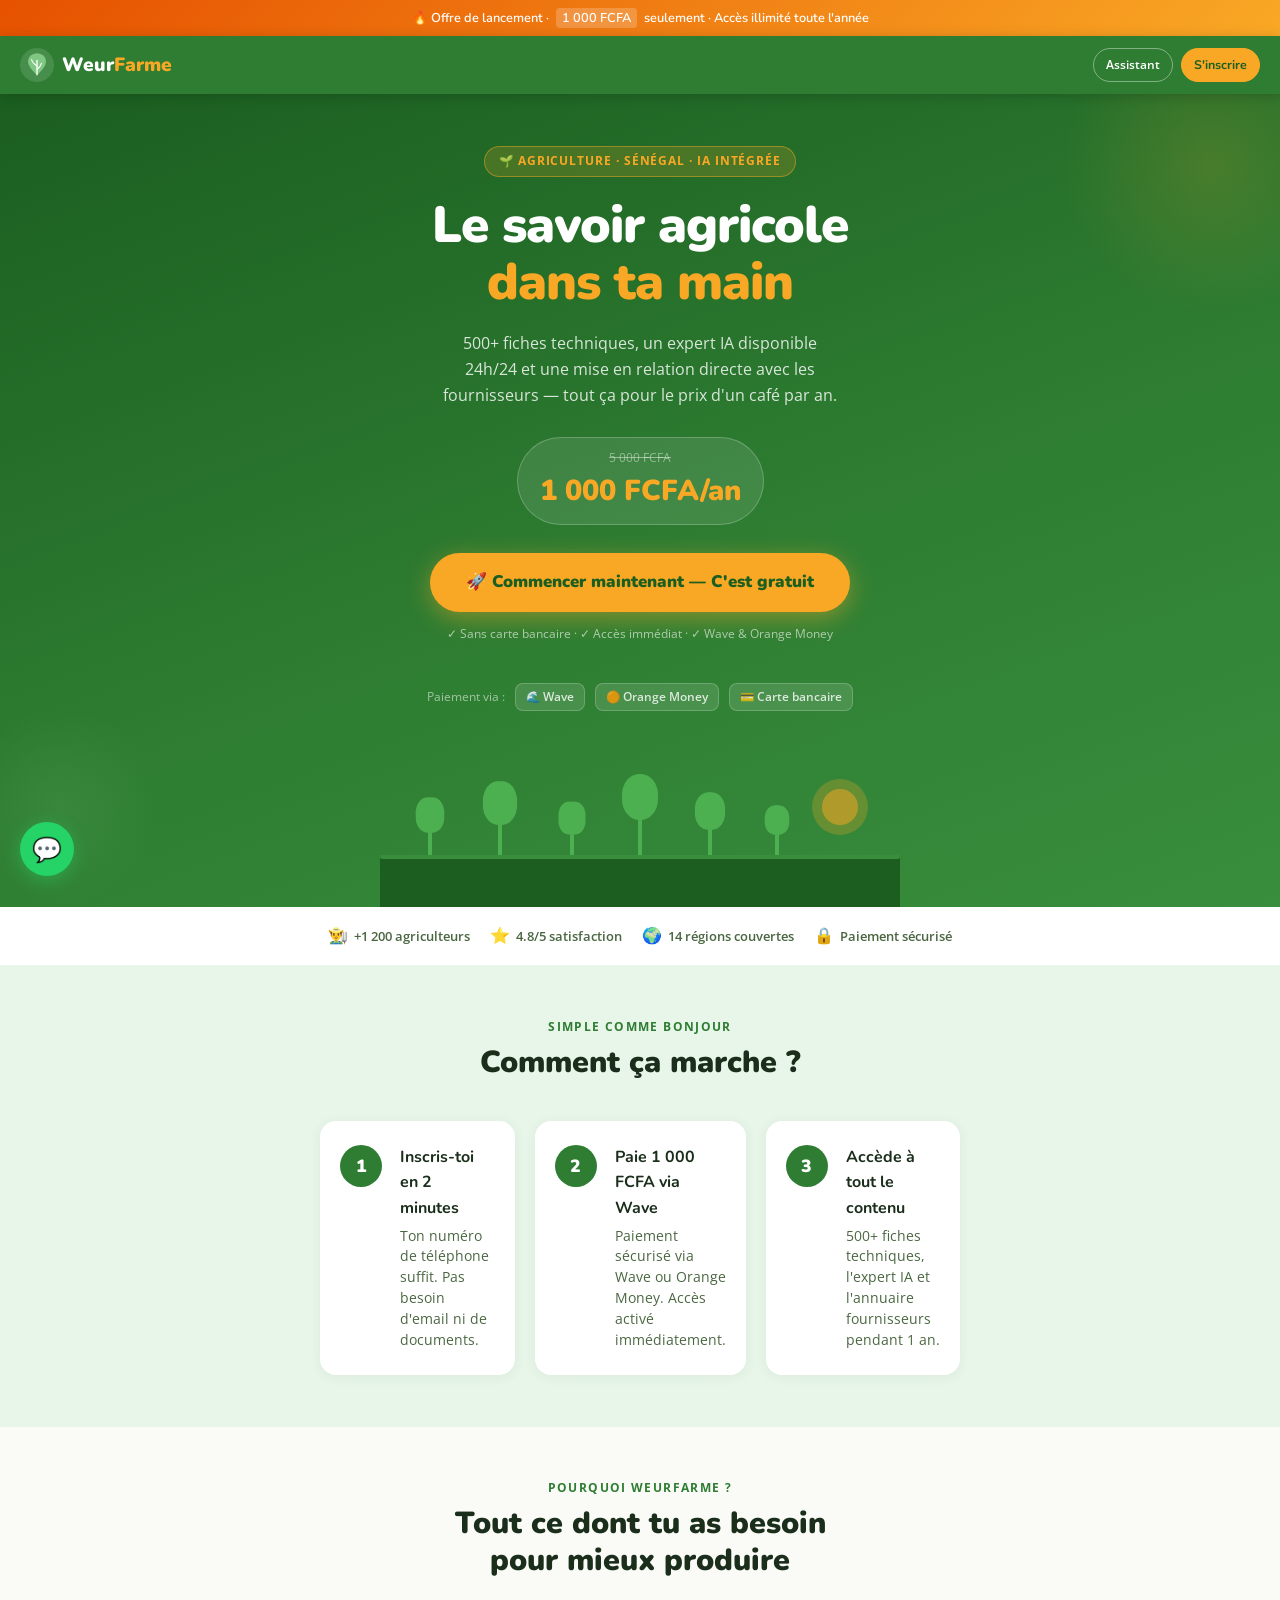
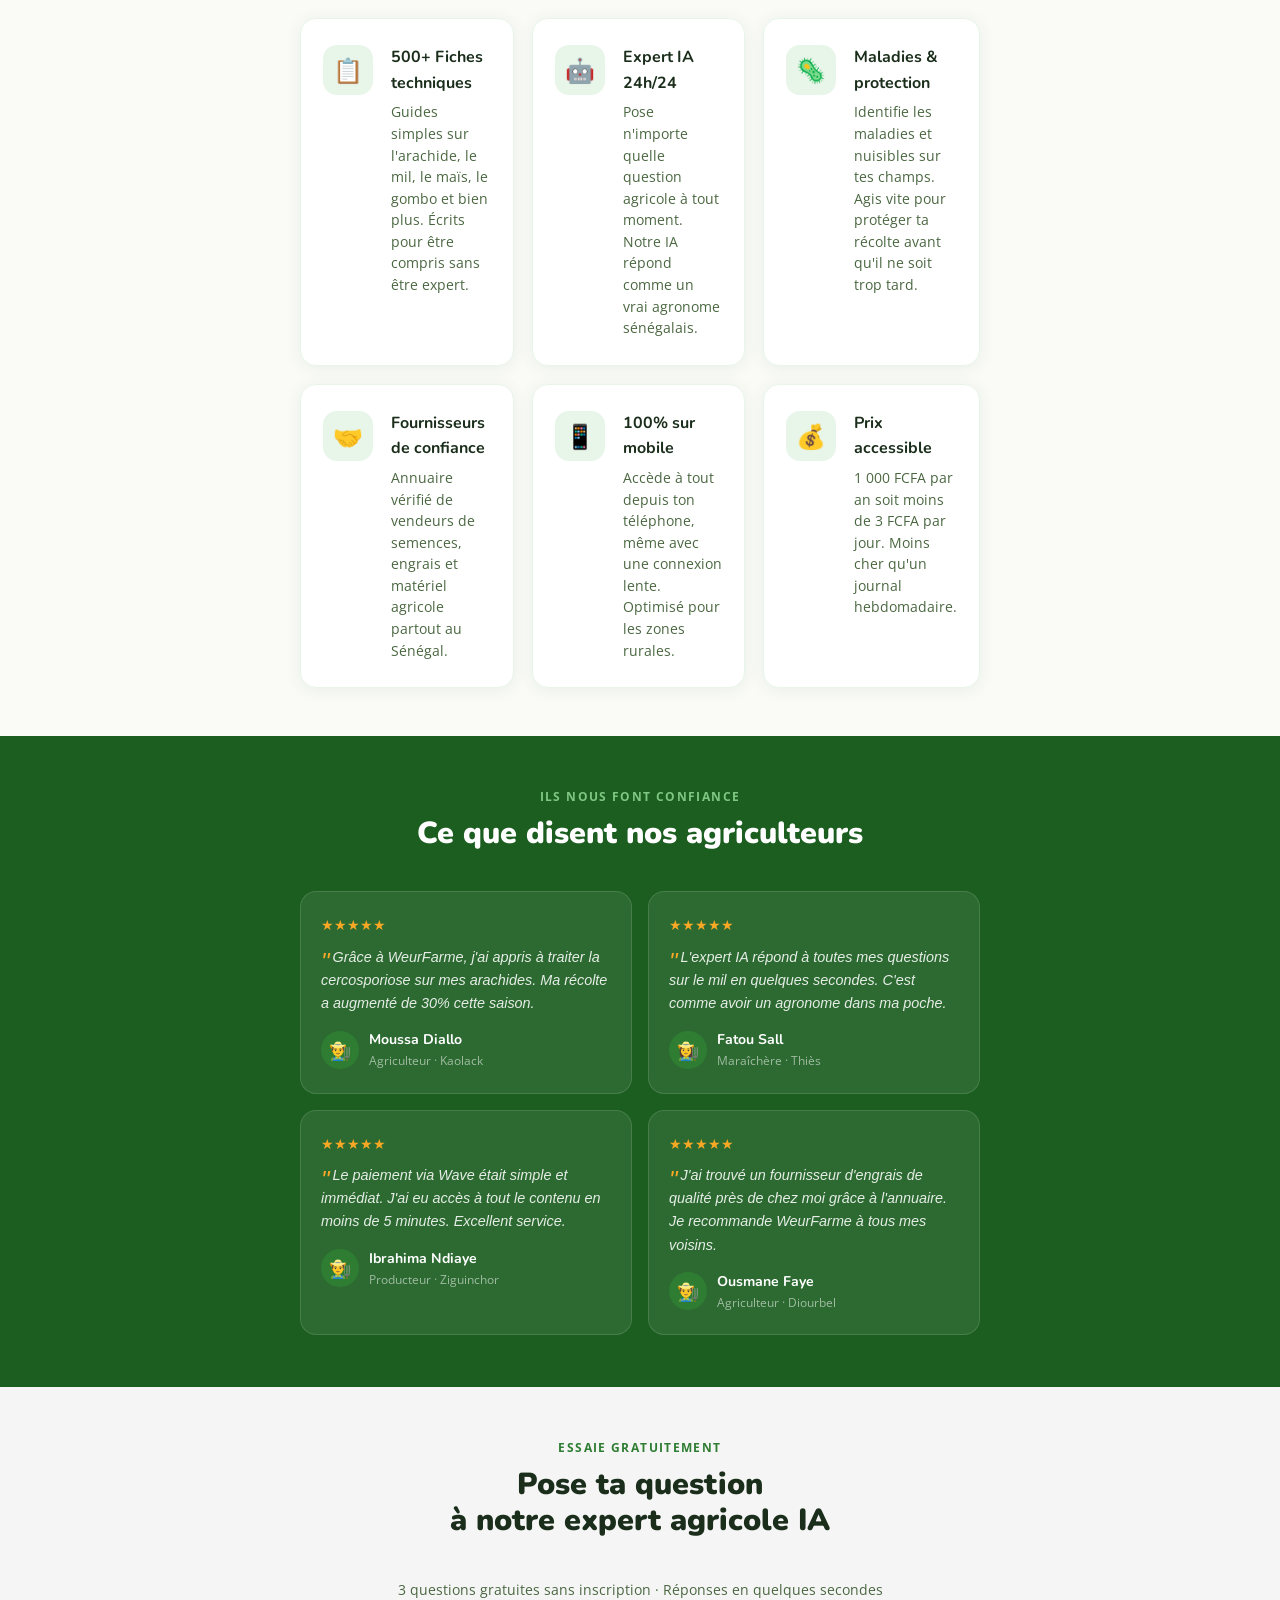
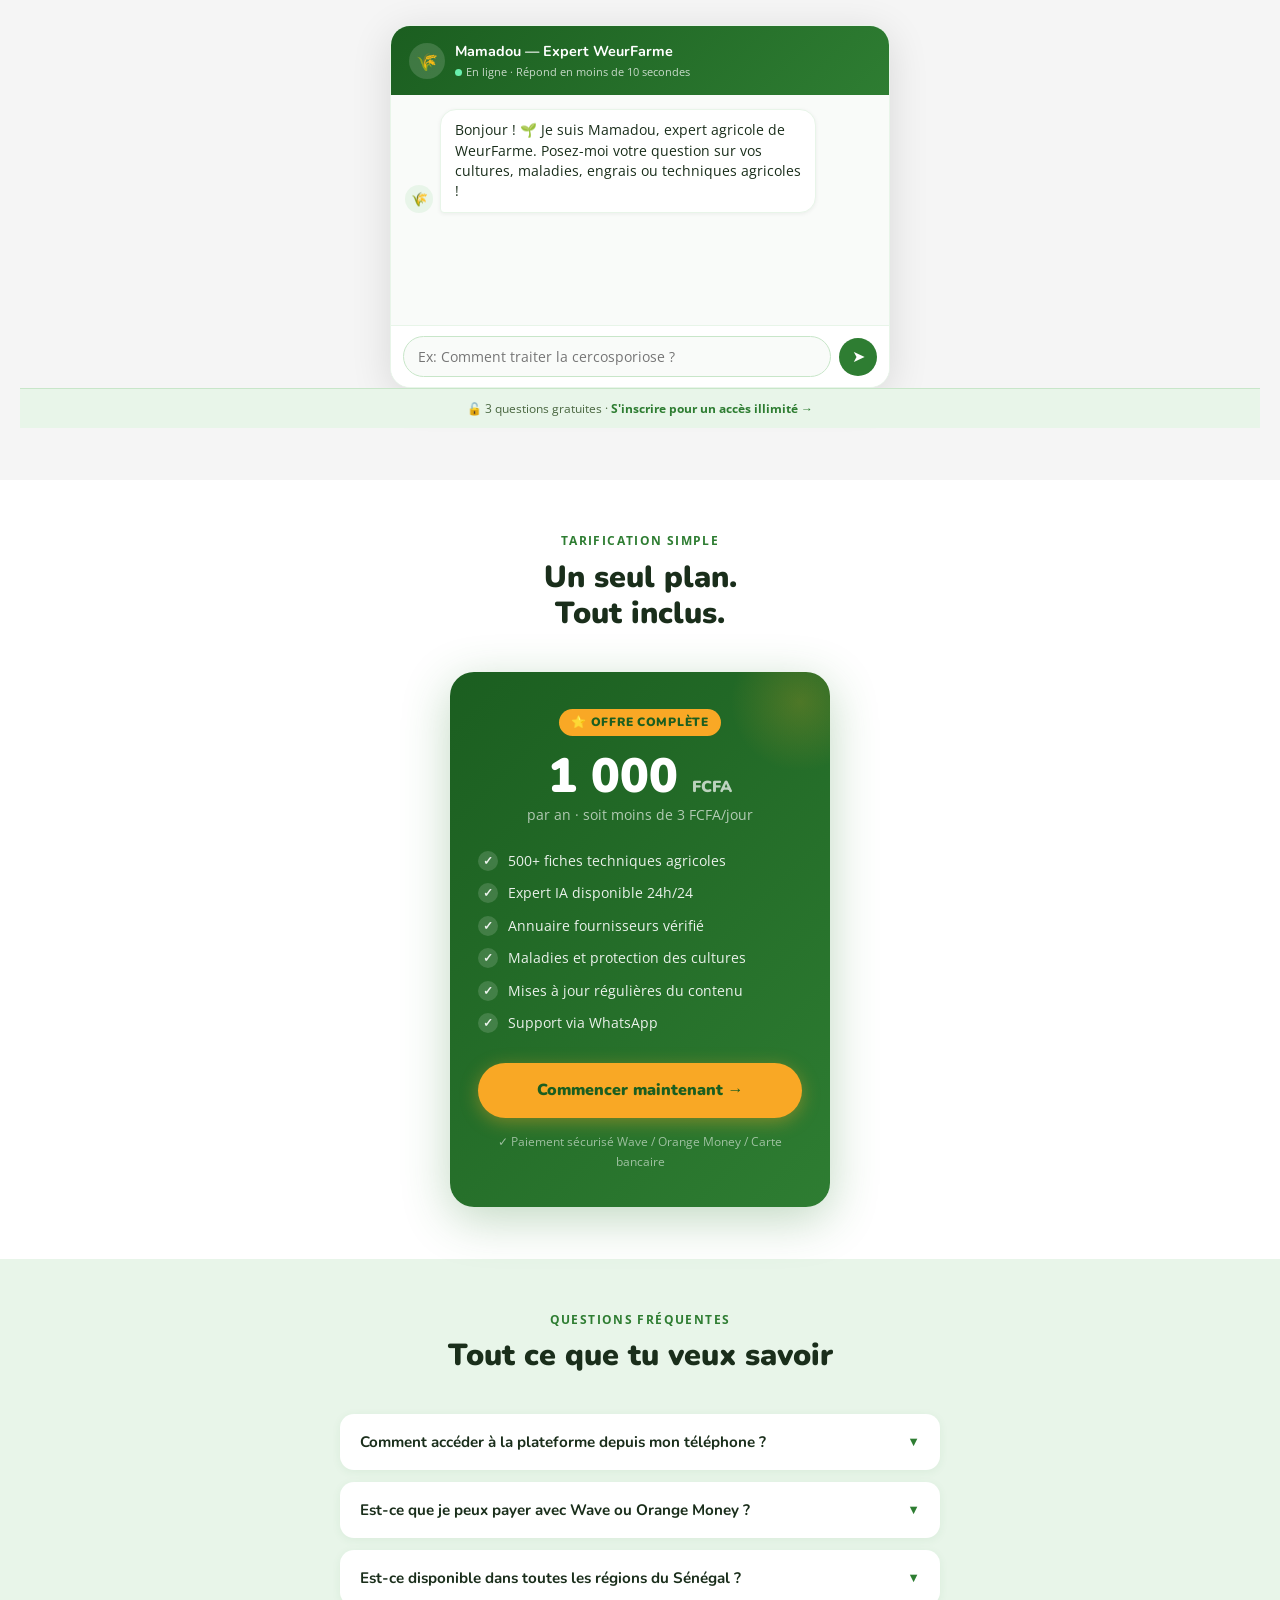
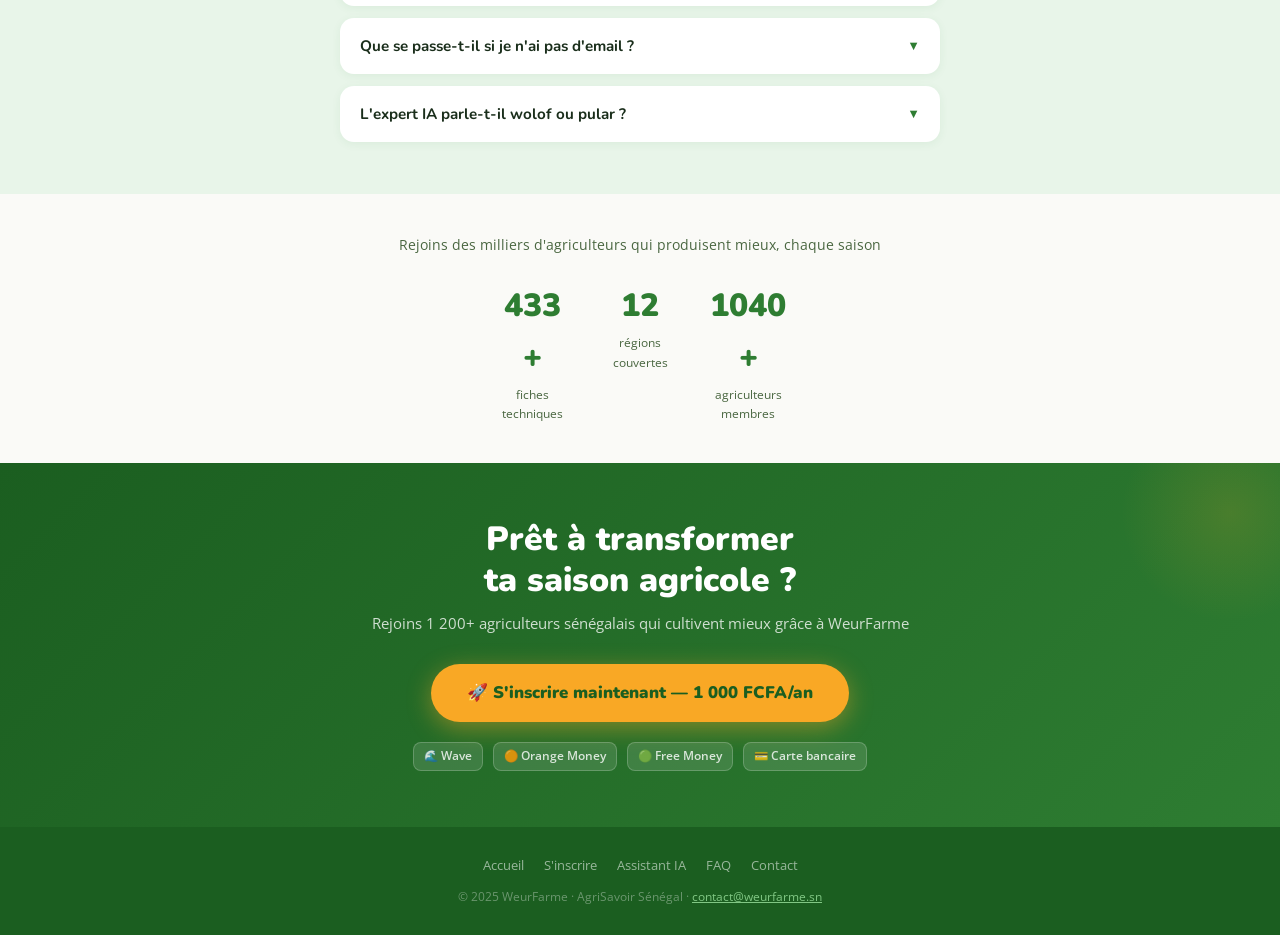
==== commit 89578ab2: "Add files via upload" ====
--- a/index.html
+++ b/index.html
@@ -3,427 +3,947 @@
 <head>
   <meta charset="UTF-8" />
   <meta name="viewport" content="width=device-width, initial-scale=1.0" />
+  <meta name="description" content="WeurFarme – La plateforme agricole sénégalaise. Accédez à 500+ fiches techniques, protégez vos cultures et trouvez des fournisseurs de confiance pour seulement 1 000 FCFA/an." />
+  <meta name="keywords" content="agriculture Sénégal, fiches techniques agricoles, arachide, mil, maïs, WeurFarme" />
+  <meta property="og:title" content="WeurFarme – Le savoir agricole dans ta main" />
+  <meta property="og:description" content="500+ fiches techniques agricoles pour les agriculteurs sénégalais. 1 000 FCFA/an seulement." />
   <title>WeurFarme – Le savoir agricole dans ta main</title>
   <link rel="preconnect" href="https://fonts.googleapis.com" />
   <link rel="preconnect" href="https://fonts.gstatic.com" crossorigin />
   <link href="https://fonts.googleapis.com/css2?family=Nunito:wght@700;900&family=Open+Sans:wght@400;600&display=swap" rel="stylesheet" />
-  <link rel="stylesheet" href="css/styles.css" />
-  <link rel="stylesheet" href="css/index.css" />
-  <link rel="stylesheet" href="css/assistant.css" />
-  <script src="js/agriculture-knowledge.js"></script>
-  <script src="js/assistant.js"></script>
+  <style>
+    :root {
+      --vert: #2E7D32;
+      --vert-fonce: #1B5E20;
+      --vert-clair: #81C784;
+      --vert-pale: #E8F5E9;
+      --or: #F9A825;
+      --or-fonce: #E65100;
+      --blanc: #FAFAF7;
+      --texte: #1A2E1B;
+      --texte-doux: #4A6741;
+      --gris: #F5F5F5;
+      --rayon: 16px;
+    }
+
+    *, *::before, *::after { box-sizing: border-box; margin: 0; padding: 0; }
+    html { scroll-behavior: smooth; }
+    body { font-family: 'Open Sans', sans-serif; background: var(--blanc); color: var(--texte); line-height: 1.6; overflow-x: hidden; }
+
+    /* ══ HEADER ══ */
+    header {
+      background: var(--vert);
+      padding: 12px 20px;
+      display: flex;
+      align-items: center;
+      justify-content: space-between;
+      position: sticky;
+      top: 0;
+      z-index: 100;
+      box-shadow: 0 2px 12px rgba(0,0,0,0.18);
+    }
+
+    .logo { display: flex; align-items: center; gap: 8px; text-decoration: none; flex-shrink: 0; }
+    .logo-icone { width: 34px; height: 34px; flex-shrink: 0; }
+    .logo-texte { font-family: 'Nunito', sans-serif; font-weight: 900; font-size: 1.2rem; line-height: 1; }
+    .logo-texte span:first-child { color: #fff; }
+    .logo-texte span:last-child { color: var(--or); }
+
+    .header-nav { display: flex; align-items: center; gap: 8px; flex-shrink: 0; }
+    .nav-lien { font-size: 0.78rem; font-weight: 600; color: #fff; text-decoration: none; border: 1.5px solid rgba(255,255,255,0.4); border-radius: 50px; padding: 6px 12px; transition: all 0.2s; white-space: nowrap; }
+    .nav-lien:hover { background: rgba(255,255,255,0.15); }
+    .nav-lien.principal { background: var(--or); color: var(--vert-fonce); border-color: var(--or); font-family: 'Nunito', sans-serif; font-weight: 700; }
+    .nav-lien.principal:hover { background: #FFB300; }
+
+    /* ══ BANDEAU URGENCE ══ */
+    .bandeau-urgence {
+      background: linear-gradient(135deg, var(--or-fonce), var(--or));
+      color: #fff;
+      text-align: center;
+      padding: 8px 20px;
+      font-size: 0.8rem;
+      font-weight: 600;
+      font-family: 'Nunito', sans-serif;
+    }
+
+    .bandeau-urgence span { background: rgba(255,255,255,0.2); border-radius: 4px; padding: 1px 6px; margin: 0 4px; }
+
+    /* ══ HERO ══ */
+    .hero {
+      background: linear-gradient(160deg, var(--vert-fonce) 0%, var(--vert) 55%, #388E3C 100%);
+      padding: 52px 24px 0;
+      text-align: center;
+      position: relative;
+      overflow: hidden;
+    }
+
+    .hero::before {
+      content: '';
+      position: absolute;
+      top: -80px; right: -80px;
+      width: 300px; height: 300px;
+      background: radial-gradient(circle, rgba(249,168,37,0.15) 0%, transparent 70%);
+      pointer-events: none;
+    }
+
+    .hero::after {
+      content: '';
+      position: absolute;
+      bottom: 0; left: -40px;
+      width: 200px; height: 200px;
+      background: radial-gradient(circle, rgba(129,199,132,0.12) 0%, transparent 70%);
+      pointer-events: none;
+    }
+
+    .hero-badge {
+      display: inline-flex;
+      align-items: center;
+      gap: 6px;
+      background: rgba(249,168,37,0.18);
+      border: 1px solid rgba(249,168,37,0.45);
+      color: var(--or);
+      font-size: 0.72rem;
+      font-weight: 700;
+      letter-spacing: 0.08em;
+      text-transform: uppercase;
+      padding: 5px 14px;
+      border-radius: 50px;
+      margin-bottom: 20px;
+    }
+
+    .hero h1 {
+      font-family: 'Nunito', sans-serif;
+      font-weight: 900;
+      font-size: clamp(2rem, 8vw, 3.2rem);
+      color: #fff;
+      line-height: 1.12;
+      margin-bottom: 18px;
+      letter-spacing: -0.02em;
+    }
+
+    .hero h1 em { font-style: normal; color: var(--or); }
+
+    .hero-desc {
+      font-size: 1rem;
+      color: rgba(255,255,255,0.82);
+      max-width: 400px;
+      margin: 0 auto 28px;
+      line-height: 1.65;
+    }
+
+    .hero-prix {
+      display: inline-flex;
+      align-items: center;
+      gap: 10px;
+      background: rgba(255,255,255,0.10);
+      border: 1px solid rgba(255,255,255,0.22);
+      border-radius: 50px;
+      padding: 10px 22px;
+      margin-bottom: 28px;
+    }
+
+    .hero-prix .montant { font-family: 'Nunito', sans-serif; font-weight: 900; font-size: 1.8rem; color: var(--or); }
+    .hero-prix .detail { font-size: 0.82rem; color: rgba(255,255,255,0.75); }
+    .hero-prix .ancien { font-size: 0.78rem; color: rgba(255,255,255,0.45); text-decoration: line-through; }
+
+    .hero-cta { display: flex; flex-direction: column; align-items: center; gap: 12px; margin-bottom: 40px; }
+
+    .btn-principal {
+      display: inline-flex;
+      align-items: center;
+      gap: 8px;
+      background: var(--or);
+      color: var(--vert-fonce);
+      font-family: 'Nunito', sans-serif;
+      font-weight: 900;
+      font-size: 1.05rem;
+      padding: 16px 36px;
+      border-radius: 50px;
+      text-decoration: none;
+      box-shadow: 0 6px 24px rgba(249,168,37,0.45);
+      transition: transform 0.15s, box-shadow 0.15s, background 0.15s;
+    }
+
+    .btn-principal:hover { transform: translateY(-2px); box-shadow: 0 10px 32px rgba(249,168,37,0.60); background: #FFB300; }
+    .btn-principal:active { transform: translateY(0); }
+
+    .hero-garantie { font-size: 0.75rem; color: rgba(255,255,255,0.60); display: flex; align-items: center; gap: 5px; }
+
+    /* Logos paiement */
+    .hero-paiements {
+      display: flex;
+      align-items: center;
+      justify-content: center;
+      gap: 10px;
+      margin-bottom: 36px;
+      flex-wrap: wrap;
+    }
+
+    .hero-paiements span { font-size: 0.72rem; color: rgba(255,255,255,0.55); }
+
+    .badge-paiement {
+      background: rgba(255,255,255,0.12);
+      border: 1px solid rgba(255,255,255,0.20);
+      border-radius: 8px;
+      padding: 4px 10px;
+      font-size: 0.72rem;
+      color: rgba(255,255,255,0.80);
+      font-weight: 600;
+    }
+
+    .hero-scene { display: block; width: 100%; max-width: 520px; margin: 0 auto; }
+
+    /* ══ SOCIAL PROOF BANDE ══ */
+    .social-proof {
+      background: #fff;
+      border-bottom: 1px solid var(--vert-pale);
+      padding: 16px 20px;
+      display: flex;
+      align-items: center;
+      justify-content: center;
+      gap: 20px;
+      flex-wrap: wrap;
+    }
+
+    .proof-item {
+      display: flex;
+      align-items: center;
+      gap: 6px;
+      font-size: 0.8rem;
+      color: var(--texte-doux);
+      font-weight: 600;
+    }
+
+    .proof-item .proof-icon { font-size: 1rem; }
+
+    /* ══ COMMENT ÇA MARCHE ══ */
+    .comment {
+      background: var(--vert-pale);
+      padding: 52px 20px;
+    }
+
+    .section-label { text-align: center; font-size: 0.72rem; font-weight: 700; letter-spacing: 0.12em; text-transform: uppercase; color: var(--vert); margin-bottom: 8px; }
+    .section-titre { font-family: 'Nunito', sans-serif; font-weight: 900; font-size: clamp(1.4rem, 5vw, 1.9rem); text-align: center; color: var(--texte); line-height: 1.2; margin-bottom: 40px; }
+
+    .etapes { display: grid; grid-template-columns: 1fr; gap: 20px; max-width: 640px; margin: 0 auto; }
+
+    .etape {
+      background: #fff;
+      border-radius: var(--rayon);
+      padding: 24px 20px;
+      display: flex;
+      gap: 18px;
+      align-items: flex-start;
+      box-shadow: 0 2px 12px rgba(46,125,50,0.08);
+      position: relative;
+    }
+
+    .etape-num {
+      width: 42px; height: 42px;
+      background: var(--vert);
+      color: #fff;
+      font-family: 'Nunito', sans-serif;
+      font-weight: 900;
+      font-size: 1.1rem;
+      border-radius: 50%;
+      display: flex; align-items: center; justify-content: center;
+      flex-shrink: 0;
+    }
+
+    .etape-corps h3 { font-family: 'Nunito', sans-serif; font-weight: 700; font-size: 1rem; color: var(--texte); margin-bottom: 4px; }
+    .etape-corps p { font-size: 0.87rem; color: var(--texte-doux); line-height: 1.5; }
+
+    /* ══ AVANTAGES ══ */
+    .avantages { padding: 52px 20px 48px; background: var(--blanc); }
+
+    .cartes { display: grid; grid-template-columns: 1fr; gap: 18px; max-width: 680px; margin: 0 auto; }
+
+    .carte {
+      background: #fff;
+      border: 1.5px solid var(--vert-pale);
+      border-radius: var(--rayon);
+      padding: 26px 22px;
+      box-shadow: 0 2px 16px rgba(46,125,50,0.08);
+      display: flex;
+      gap: 18px;
+      align-items: flex-start;
+      transition: transform 0.2s, box-shadow 0.2s, border-color 0.2s;
+    }
+
+    .carte:hover { transform: translateY(-4px); box-shadow: 0 10px 30px rgba(46,125,50,0.14); border-color: var(--vert-clair); }
+
+    .carte-icone {
+      width: 50px; height: 50px;
+      border-radius: 14px;
+      background: var(--vert-pale);
+      display: flex; align-items: center; justify-content: center;
+      flex-shrink: 0;
+      font-size: 1.5rem;
+    }
+
+    .carte-corps h3 { font-family: 'Nunito', sans-serif; font-weight: 700; font-size: 1rem; color: var(--texte); margin-bottom: 5px; }
+    .carte-corps p { font-size: 0.87rem; color: var(--texte-doux); line-height: 1.55; }
+
+    /* ══ TÉMOIGNAGES ══ */
+    .temoignages { background: var(--vert-fonce); padding: 52px 20px; }
+    .temoignages .section-label { color: var(--vert-clair); }
+    .temoignages .section-titre { color: #fff; }
+
+    .temoignages-grille { display: grid; grid-template-columns: 1fr; gap: 16px; max-width: 680px; margin: 0 auto; }
+
+    .temoignage {
+      background: rgba(255,255,255,0.08);
+      border: 1px solid rgba(255,255,255,0.12);
+      border-radius: var(--rayon);
+      padding: 22px 20px;
+    }
+
+    .temoignage-texte { font-size: 0.9rem; color: rgba(255,255,255,0.88); line-height: 1.6; margin-bottom: 14px; font-style: italic; }
+    .temoignage-texte::before { content: '"'; font-size: 1.5rem; color: var(--or); line-height: 0; vertical-align: -8px; margin-right: 3px; }
+
+    .temoignage-auteur { display: flex; align-items: center; gap: 10px; }
+    .temoignage-avatar { width: 38px; height: 38px; border-radius: 50%; background: var(--vert); display: flex; align-items: center; justify-content: center; font-size: 1.1rem; flex-shrink: 0; }
+    .temoignage-nom { font-family: 'Nunito', sans-serif; font-weight: 700; font-size: 0.88rem; color: #fff; }
+    .temoignage-lieu { font-size: 0.75rem; color: rgba(255,255,255,0.55); }
+
+    .etoiles { color: var(--or); font-size: 0.85rem; margin-bottom: 10px; }
+
+    /* ══ ASSISTANT IA ══ */
+    .section-assistant { background: var(--gris); padding: 52px 20px; }
+    .section-assistant .section-label { color: var(--vert); }
+
+    .chatbox { background: #fff; border-radius: 20px; max-width: 500px; margin: 0 auto; overflow: hidden; box-shadow: 0 8px 40px rgba(0,0,0,0.12); border: 1.5px solid var(--vert-pale); }
+    .chatbox-entete { background: linear-gradient(135deg, var(--vert-fonce), var(--vert)); padding: 14px 18px; display: flex; align-items: center; gap: 10px; }
+    .chatbox-avatar { width: 36px; height: 36px; background: rgba(255,255,255,0.15); border-radius: 50%; display: flex; align-items: center; justify-content: center; font-size: 1.1rem; }
+    .chatbox-entete-info h3 { font-family: 'Nunito', sans-serif; font-weight: 700; font-size: 0.9rem; color: #fff; }
+    .chatbox-entete-info p { font-size: 0.7rem; color: rgba(255,255,255,0.75); display: flex; align-items: center; gap: 4px; }
+    .chat-point { width: 7px; height: 7px; background: #69F0AE; border-radius: 50%; display: inline-block; animation: pulse 2s infinite; }
+    @keyframes pulse { 0%,100%{opacity:1} 50%{opacity:0.3} }
+
+    .chatbox-messages { height: 230px; overflow-y: auto; padding: 14px; background: #F9FBF9; display: flex; flex-direction: column; gap: 10px; scroll-behavior: smooth; }
+    .pub-msg { display: flex; gap: 7px; align-items: flex-end; }
+    .pub-msg.user { flex-direction: row-reverse; }
+    .pub-msg-avatar { width: 28px; height: 28px; border-radius: 50%; background: var(--vert-pale); display: flex; align-items: center; justify-content: center; font-size: 0.85rem; flex-shrink: 0; }
+    .pub-msg.user .pub-msg-avatar { background: var(--or); }
+    .pub-msg-bulle { max-width: 80%; padding: 10px 14px; border-radius: 16px; font-size: 0.85rem; line-height: 1.5; text-align: left; }
+    .pub-msg.expert .pub-msg-bulle { background: #fff; color: var(--texte); border: 1px solid #E8F5E9; border-bottom-left-radius: 4px; box-shadow: 0 1px 4px rgba(0,0,0,0.06); }
+    .pub-msg.user .pub-msg-bulle { background: var(--vert); color: #fff; border-bottom-right-radius: 4px; }
+
+    .pub-frappe { display: none; padding: 6px 14px; gap: 6px; align-items: center; background: #F9FBF9; }
+    .pub-frappe.visible { display: flex; }
+    .pub-frappe span { font-size: 0.72rem; color: var(--texte-doux); }
+    .pub-frappe-pts { display: flex; gap: 3px; }
+    .pub-frappe-pts i { width: 6px; height: 6px; background: var(--vert-clair); border-radius: 50%; animation: rebond 1.2s infinite; font-style: normal; }
+    .pub-frappe-pts i:nth-child(2) { animation-delay: 0.2s; }
+    .pub-frappe-pts i:nth-child(3) { animation-delay: 0.4s; }
+    @keyframes rebond { 0%,80%,100%{transform:scale(0.7);opacity:0.4} 40%{transform:scale(1);opacity:1} }
+
+    .chatbox-saisie { padding: 10px 12px; border-top: 1px solid #E8F5E9; display: flex; gap: 8px; align-items: center; background: #fff; }
+    .chatbox-input { flex: 1; padding: 10px 14px; border: 1.5px solid #C8E6C9; border-radius: 50px; font-family: 'Open Sans', sans-serif; font-size: 0.86rem; outline: none; background: #F9FBF9; transition: all 0.2s; }
+    .chatbox-input:focus { border-color: var(--vert); background: #fff; }
+    .chatbox-input:disabled { opacity: 0.5; cursor: not-allowed; }
+    .chatbox-envoyer { width: 38px; height: 38px; background: var(--vert); border: none; border-radius: 50%; color: #fff; font-size: 1rem; cursor: pointer; display: flex; align-items: center; justify-content: center; flex-shrink: 0; transition: background 0.2s; }
+    .chatbox-envoyer:hover { background: var(--vert-fonce); }
+    .chatbox-envoyer:disabled { opacity: 0.5; cursor: not-allowed; }
+
+    .chatbox-note { background: var(--vert-pale); padding: 10px 16px; font-size: 0.75rem; color: var(--texte-doux); text-align: center; border-top: 1px solid #C8E6C9; }
+    .chatbox-note a { color: var(--vert); text-decoration: none; font-weight: 700; }
+
+    /* ══ PRIX ══ */
+    .section-prix { background: #fff; padding: 52px 20px; }
+
+    .prix-carte {
+      background: linear-gradient(135deg, var(--vert-fonce), var(--vert));
+      border-radius: 24px;
+      padding: 36px 28px;
+      max-width: 380px;
+      margin: 0 auto;
+      text-align: center;
+      box-shadow: 0 12px 48px rgba(46,125,50,0.30);
+      position: relative;
+      overflow: hidden;
+    }
+
+    .prix-carte::before {
+      content: '';
+      position: absolute;
+      top: -40px; right: -40px;
+      width: 140px; height: 140px;
+      background: radial-gradient(circle, rgba(249,168,37,0.20) 0%, transparent 70%);
+    }
+
+    .prix-badge { display: inline-block; background: var(--or); color: var(--vert-fonce); font-family: 'Nunito', sans-serif; font-weight: 900; font-size: 0.75rem; padding: 4px 12px; border-radius: 50px; margin-bottom: 16px; text-transform: uppercase; letter-spacing: 0.06em; }
+    .prix-montant { font-family: 'Nunito', sans-serif; font-weight: 900; font-size: 3rem; color: #fff; line-height: 1; margin-bottom: 4px; }
+    .prix-montant span { font-size: 1rem; color: rgba(255,255,255,0.70); }
+    .prix-periode { font-size: 0.85rem; color: rgba(255,255,255,0.65); margin-bottom: 24px; }
+
+    .prix-features { list-style: none; text-align: left; margin-bottom: 28px; display: flex; flex-direction: column; gap: 10px; }
+    .prix-features li { display: flex; align-items: center; gap: 10px; font-size: 0.88rem; color: rgba(255,255,255,0.90); }
+    .prix-features li::before { content: '✓'; width: 20px; height: 20px; background: rgba(255,255,255,0.15); border-radius: 50%; display: flex; align-items: center; justify-content: center; font-size: 0.72rem; font-weight: 700; flex-shrink: 0; }
+
+    .btn-prix { display: block; background: var(--or); color: var(--vert-fonce); font-family: 'Nunito', sans-serif; font-weight: 900; font-size: 1rem; padding: 15px; border-radius: 50px; text-decoration: none; box-shadow: 0 4px 18px rgba(249,168,37,0.40); transition: transform 0.15s, box-shadow 0.15s; }
+    .btn-prix:hover { transform: translateY(-2px); box-shadow: 0 8px 28px rgba(249,168,37,0.55); }
+
+    .prix-garantie { margin-top: 14px; font-size: 0.75rem; color: rgba(255,255,255,0.55); }
+
+    /* ══ FAQ ══ */
+    .faq { background: var(--vert-pale); padding: 52px 20px; }
+
+    .faq-liste { max-width: 600px; margin: 0 auto; display: flex; flex-direction: column; gap: 12px; }
+
+    .faq-item { background: #fff; border-radius: 14px; overflow: hidden; box-shadow: 0 2px 10px rgba(46,125,50,0.07); }
+
+    .faq-question {
+      width: 100%;
+      padding: 18px 20px;
+      background: none;
+      border: none;
+      text-align: left;
+      font-family: 'Nunito', sans-serif;
+      font-weight: 700;
+      font-size: 0.95rem;
+      color: var(--texte);
+      cursor: pointer;
+      display: flex;
+      align-items: center;
+      justify-content: space-between;
+      gap: 10px;
+    }
+
+    .faq-chevron { font-size: 0.8rem; color: var(--vert); transition: transform 0.3s; flex-shrink: 0; }
+    .faq-item.ouvert .faq-chevron { transform: rotate(180deg); }
+
+    .faq-reponse { display: none; padding: 0 20px 18px; font-size: 0.87rem; color: var(--texte-doux); line-height: 1.6; }
+    .faq-item.ouvert .faq-reponse { display: block; }
+
+    /* ══ CONFIANCE ══ */
+    .confiance { background: var(--blanc); padding: 40px 20px; }
+    .confiance > p { text-align: center; font-size: 0.88rem; color: var(--texte-doux); margin-bottom: 24px; }
+
+    .stats { display: flex; justify-content: center; gap: 28px; flex-wrap: wrap; }
+    .stat { display: flex; flex-direction: column; align-items: center; }
+    .stat-chiffre { font-family: 'Nunito', sans-serif; font-weight: 900; font-size: 2rem; color: var(--vert); }
+    .stat-label { font-size: 0.76rem; color: var(--texte-doux); text-align: center; max-width: 80px; margin-top: 2px; }
+
+    /* ══ CTA BAS ══ */
+    .cta-bas { background: linear-gradient(135deg, var(--vert-fonce), var(--vert)); padding: 56px 24px; text-align: center; position: relative; overflow: hidden; }
+    .cta-bas::before { content: ''; position: absolute; top: -60px; right: -60px; width: 220px; height: 220px; background: radial-gradient(circle, rgba(249,168,37,0.15) 0%, transparent 70%); }
+    .cta-bas h2 { font-family: 'Nunito', sans-serif; font-weight: 900; font-size: clamp(1.5rem, 5vw, 2.1rem); color: #fff; line-height: 1.2; margin-bottom: 12px; }
+    .cta-bas p { color: rgba(255,255,255,0.78); font-size: 0.92rem; margin-bottom: 28px; }
+    .cta-bas-paiements { display: flex; justify-content: center; gap: 10px; flex-wrap: wrap; margin-top: 20px; }
+    .cta-bas-paiements .badge-paiement { border-color: rgba(255,255,255,0.20); }
+
+    /* ══ WHATSAPP ══ */
+    .whatsapp-fab {
+      position: fixed;
+      bottom: 24px;
+      left: 20px;
+      width: 54px; height: 54px;
+      background: #25D366;
+      border-radius: 50%;
+      display: flex; align-items: center; justify-content: center;
+      font-size: 1.5rem;
+      box-shadow: 0 4px 18px rgba(37,211,102,0.45);
+      z-index: 200;
+      text-decoration: none;
+      transition: transform 0.2s;
+      animation: apparaitre 1s ease 2s both;
+    }
+
+    .whatsapp-fab:hover { transform: scale(1.1); }
+
+    @keyframes apparaitre { from { opacity: 0; transform: scale(0.5); } to { opacity: 1; transform: scale(1); } }
+
+    /* ══ FOOTER ══ */
+    footer { background: var(--vert-fonce); padding: 28px 20px; text-align: center; }
+    .footer-liens { display: flex; justify-content: center; gap: 20px; flex-wrap: wrap; margin-bottom: 12px; }
+    .footer-liens a { font-size: 0.8rem; color: rgba(255,255,255,0.55); text-decoration: none; }
+    .footer-liens a:hover { color: var(--vert-clair); }
+    footer p { font-size: 0.78rem; color: rgba(255,255,255,0.35); }
+
+    /* ══ RESPONSIVE ══ */
+    @media (min-width: 600px) {
+      .cartes { grid-template-columns: 1fr 1fr; }
+      .cartes .carte:last-child { grid-column: 1 / -1; }
+      .etapes { grid-template-columns: 1fr 1fr; }
+      .temoignages-grille { grid-template-columns: 1fr 1fr; }
+    }
+
+    @media (min-width: 900px) {
+      .cartes { grid-template-columns: repeat(3, 1fr); }
+      .cartes .carte:last-child { grid-column: auto; }
+      .etapes { grid-template-columns: repeat(3, 1fr); }
+    }
+
+    @media (prefers-reduced-motion: no-preference) {
+      .carte { opacity: 0; transform: translateY(20px); animation: monter 0.5s ease forwards; }
+      .carte:nth-child(1) { animation-delay: 0.1s; }
+      .carte:nth-child(2) { animation-delay: 0.2s; }
+      .carte:nth-child(3) { animation-delay: 0.3s; }
+      @keyframes monter { to { opacity: 1; transform: translateY(0); } }
+    }
+  </style>
 </head>
-
-<body class="page-accueil">
-
-  <header class="sticky">
-    <a href="index.html" class="logo" aria-label="WeurFarme – accueil">
-      <svg class="logo-icone" viewBox="0 0 38 38" fill="none" xmlns="http://www.w3.org/2000/svg" aria-hidden="true">
+<body>
+
+  <!-- BANDEAU URGENCE -->
+  <div class="bandeau-urgence">
+    🔥 Offre de lancement · <span>1 000 FCFA</span> seulement · Accès illimité toute l'année
+  </div>
+
+  <!-- HEADER -->
+  <header>
+    <a href="index.html" class="logo">
+      <svg class="logo-icone" viewBox="0 0 38 38" fill="none" xmlns="http://www.w3.org/2000/svg">
         <circle cx="19" cy="19" r="19" fill="rgba(255,255,255,0.12)"/>
         <path d="M19 30 C19 30 9 22 9 15 C9 10.03 13.48 6 19 6 C24.52 6 29 10.03 29 15 C29 22 19 30 19 30Z" fill="#81C784"/>
         <path d="M19 30 L19 14" stroke="white" stroke-width="1.5" stroke-linecap="round"/>
         <path d="M19 20 C19 20 14 17 13 13" stroke="white" stroke-width="1.2" stroke-linecap="round"/>
         <path d="M19 24 C19 24 23 21 24 17" stroke="white" stroke-width="1.2" stroke-linecap="round"/>
       </svg>
-      <div class="logo-texte">
-        <span>Weur</span><span>Farme</span>
-      </div>
+      <div class="logo-texte"><span>Weur</span><span>Farme</span></div>
     </a>
-    <nav class="nav-groupe" aria-label="Navigation principale">
-      <a href="#assistant" class="nav-lien bordure">Assistant</a>
-      <a href="inscription.html" class="nav-lien bordure">Connexion</a>
-    </nav>
+    <div class="header-nav">
+      <a href="#assistant" class="nav-lien">Assistant</a>
+      <a href="inscription.html" class="nav-lien principal">S'inscrire</a>
+    </div>
   </header>
 
-  <section class="hero" aria-labelledby="hero-titre">
-    <div class="hero-badge">🌱 Agriculture · Sénégal</div>
-
-    <h1 id="hero-titre">
-      Le savoir agricole<br />
-      <em>dans ta main</em>
-    </h1>
-
-    <p class="hero-desc">
-      Accède aux meilleures fiches techniques sur tes cultures, protège-les des maladies
-      et trouve les bons fournisseurs de matériel — partout au Sénégal.
-    </p>
-
-    <div class="hero-prix" aria-label="Tarif : 1 000 FCFA par an">
-      <span class="montant">1 000 FCFA</span>
-      <span class="detail">/ an seulement</span>
-    </div>
-
-    <br />
-
-    <a href="inscription.html" class="btn-principal" id="btn-hero">
-      S'inscrire maintenant →
-    </a>
-
-    <svg class="hero-scene" viewBox="0 0 520 160" fill="none" xmlns="http://www.w3.org/2000/svg" aria-hidden="true" role="img">
-      <rect x="0" y="110" width="520" height="50" fill="#1B5E20" rx="0"/>
+  <!-- HERO -->
+  <section class="hero">
+    <div class="hero-badge">🌱 Agriculture · Sénégal · IA intégrée</div>
+    <h1>Le savoir agricole<br /><em>dans ta main</em></h1>
+    <p class="hero-desc">500+ fiches techniques, un expert IA disponible 24h/24 et une mise en relation directe avec les fournisseurs — tout ça pour le prix d'un café par an.</p>
+
+    <div class="hero-prix">
+      <div>
+        <div class="ancien">5 000 FCFA</div>
+        <div class="montant">1 000 <span>FCFA/an</span></div>
+      </div>
+    </div>
+
+    <div class="hero-cta">
+      <a href="inscription.html" class="btn-principal">🚀 Commencer maintenant — C'est gratuit</a>
+      <span class="hero-garantie">✓ Sans carte bancaire · ✓ Accès immédiat · ✓ Wave & Orange Money</span>
+    </div>
+
+    <div class="hero-paiements">
+      <span>Paiement via :</span>
+      <div class="badge-paiement">🌊 Wave</div>
+      <div class="badge-paiement">🟠 Orange Money</div>
+      <div class="badge-paiement">💳 Carte bancaire</div>
+    </div>
+
+    <svg class="hero-scene" viewBox="0 0 520 160" fill="none" xmlns="http://www.w3.org/2000/svg">
+      <rect x="0" y="110" width="520" height="50" fill="#1B5E20"/>
       <circle cx="460" cy="60" r="28" fill="rgba(249,168,37,0.25)"/>
       <circle cx="460" cy="60" r="18" fill="rgba(249,168,37,0.50)"/>
       <g fill="#4CAF50">
-        <rect x="48" y="75" width="4" height="36" rx="2"/>
-        <ellipse cx="50" cy="68" rx="14" ry="18" transform="rotate(-15 50 68)"/>
-        <ellipse cx="50" cy="68" rx="14" ry="18" transform="rotate(15 50 68)"/>
-        <rect x="118" y="65" width="4" height="46" rx="2"/>
-        <ellipse cx="120" cy="56" rx="17" ry="22" transform="rotate(-10 120 56)"/>
-        <ellipse cx="120" cy="56" rx="17" ry="22" transform="rotate(10 120 56)"/>
-        <rect x="190" y="78" width="4" height="33" rx="2"/>
-        <ellipse cx="192" cy="71" rx="13" ry="17" transform="rotate(-20 192 71)"/>
-        <ellipse cx="192" cy="71" rx="13" ry="17" transform="rotate(20 192 71)"/>
-        <rect x="258" y="60" width="4" height="51" rx="2"/>
-        <ellipse cx="260" cy="50" rx="18" ry="23" transform="rotate(-8 260 50)"/>
-        <ellipse cx="260" cy="50" rx="18" ry="23" transform="rotate(8 260 50)"/>
-        <rect x="328" y="72" width="4" height="39" rx="2"/>
-        <ellipse cx="330" cy="64" rx="15" ry="19" transform="rotate(-12 330 64)"/>
-        <ellipse cx="330" cy="64" rx="15" ry="19" transform="rotate(12 330 64)"/>
-        <rect x="395" y="80" width="4" height="31" rx="2"/>
-        <ellipse cx="397" cy="73" rx="12" ry="15" transform="rotate(-18 397 73)"/>
-        <ellipse cx="397" cy="73" rx="12" ry="15" transform="rotate(18 397 73)"/>
+        <rect x="48" y="75" width="4" height="36" rx="2"/><ellipse cx="50" cy="68" rx="14" ry="18" transform="rotate(-15 50 68)"/><ellipse cx="50" cy="68" rx="14" ry="18" transform="rotate(15 50 68)"/>
+        <rect x="118" y="65" width="4" height="46" rx="2"/><ellipse cx="120" cy="56" rx="17" ry="22" transform="rotate(-10 120 56)"/><ellipse cx="120" cy="56" rx="17" ry="22" transform="rotate(10 120 56)"/>
+        <rect x="190" y="78" width="4" height="33" rx="2"/><ellipse cx="192" cy="71" rx="13" ry="17" transform="rotate(-20 192 71)"/><ellipse cx="192" cy="71" rx="13" ry="17" transform="rotate(20 192 71)"/>
+        <rect x="258" y="60" width="4" height="51" rx="2"/><ellipse cx="260" cy="50" rx="18" ry="23" transform="rotate(-8 260 50)"/><ellipse cx="260" cy="50" rx="18" ry="23" transform="rotate(8 260 50)"/>
+        <rect x="328" y="72" width="4" height="39" rx="2"/><ellipse cx="330" cy="64" rx="15" ry="19" transform="rotate(-12 330 64)"/><ellipse cx="330" cy="64" rx="15" ry="19" transform="rotate(12 330 64)"/>
+        <rect x="395" y="80" width="4" height="31" rx="2"/><ellipse cx="397" cy="73" rx="12" ry="15" transform="rotate(-18 397 73)"/><ellipse cx="397" cy="73" rx="12" ry="15" transform="rotate(18 397 73)"/>
       </g>
       <rect x="0" y="108" width="520" height="4" fill="#388E3C" rx="2"/>
     </svg>
   </section>
 
-  <section class="avantages" aria-labelledby="avantages-titre">
+  <!-- SOCIAL PROOF -->
+  <div class="social-proof">
+    <div class="proof-item"><span class="proof-icon">👨‍🌾</span> +1 200 agriculteurs</div>
+    <div class="proof-item"><span class="proof-icon">⭐</span> 4.8/5 satisfaction</div>
+    <div class="proof-item"><span class="proof-icon">🌍</span> 14 régions couvertes</div>
+    <div class="proof-item"><span class="proof-icon">🔒</span> Paiement sécurisé</div>
+  </div>
+
+  <!-- COMMENT ÇA MARCHE -->
+  <section class="comment">
+    <p class="section-label">Simple comme bonjour</p>
+    <h2 class="section-titre">Comment ça marche ?</h2>
+    <div class="etapes">
+      <div class="etape">
+        <div class="etape-num">1</div>
+        <div class="etape-corps">
+          <h3>Inscris-toi en 2 minutes</h3>
+          <p>Ton numéro de téléphone suffit. Pas besoin d'email ni de documents.</p>
+        </div>
+      </div>
+      <div class="etape">
+        <div class="etape-num">2</div>
+        <div class="etape-corps">
+          <h3>Paie 1 000 FCFA via Wave</h3>
+          <p>Paiement sécurisé via Wave ou Orange Money. Accès activé immédiatement.</p>
+        </div>
+      </div>
+      <div class="etape">
+        <div class="etape-num">3</div>
+        <div class="etape-corps">
+          <h3>Accède à tout le contenu</h3>
+          <p>500+ fiches techniques, l'expert IA et l'annuaire fournisseurs pendant 1 an.</p>
+        </div>
+      </div>
+    </div>
+  </section>
+
+  <!-- AVANTAGES -->
+  <section class="avantages">
     <p class="section-label">Pourquoi WeurFarme ?</p>
-    <h2 class="section-titre" id="avantages-titre">
-      Tout ce dont tu as besoin<br />pour mieux produire
-    </h2>
-
+    <h2 class="section-titre">Tout ce dont tu as besoin<br />pour mieux produire</h2>
     <div class="cartes">
       <div class="carte">
-        <div class="carte-icone" aria-hidden="true">📋</div>
+        <div class="carte-icone">📋</div>
         <div class="carte-corps">
-          <h3>Fiches techniques claires</h3>
-          <p>
-            Des guides simples sur l'arachide, le mil, le maïs, le gombo et bien plus.
-            Écrits pour être compris sans être expert.
-          </p>
-        </div>
-      </div>
-
+          <h3>500+ Fiches techniques</h3>
+          <p>Guides simples sur l'arachide, le mil, le maïs, le gombo et bien plus. Écrits pour être compris sans être expert.</p>
+        </div>
+      </div>
       <div class="carte">
-        <div class="carte-icone" aria-hidden="true">🦠</div>
+        <div class="carte-icone">🤖</div>
+        <div class="carte-corps">
+          <h3>Expert IA 24h/24</h3>
+          <p>Pose n'importe quelle question agricole à tout moment. Notre IA répond comme un vrai agronome sénégalais.</p>
+        </div>
+      </div>
+      <div class="carte">
+        <div class="carte-icone">🦠</div>
         <div class="carte-corps">
           <h3>Maladies &amp; protection</h3>
-          <p>
-            Identifie les maladies et nuisibles sur tes champs. Agis vite pour
-            protéger ta récolte avant qu'il ne soit trop tard.
-          </p>
-        </div>
-      </div>
-
+          <p>Identifie les maladies et nuisibles sur tes champs. Agis vite pour protéger ta récolte avant qu'il ne soit trop tard.</p>
+        </div>
+      </div>
       <div class="carte">
-        <div class="carte-icone" aria-hidden="true">🤝</div>
+        <div class="carte-icone">🤝</div>
         <div class="carte-corps">
           <h3>Fournisseurs de confiance</h3>
-          <p>
-            Trouve facilement des vendeurs de semences, d'engrais et de matériel
-            agricole proches de chez toi.
-          </p>
+          <p>Annuaire vérifié de vendeurs de semences, engrais et matériel agricole partout au Sénégal.</p>
+        </div>
+      </div>
+      <div class="carte">
+        <div class="carte-icone">📱</div>
+        <div class="carte-corps">
+          <h3>100% sur mobile</h3>
+          <p>Accède à tout depuis ton téléphone, même avec une connexion lente. Optimisé pour les zones rurales.</p>
+        </div>
+      </div>
+      <div class="carte">
+        <div class="carte-icone">💰</div>
+        <div class="carte-corps">
+          <h3>Prix accessible</h3>
+          <p>1 000 FCFA par an soit moins de 3 FCFA par jour. Moins cher qu'un journal hebdomadaire.</p>
         </div>
       </div>
     </div>
   </section>
 
-  <!-- Assistant agricole (visiteurs) -->
-  <section class="section-assistant" id="assistant" aria-labelledby="assistant-titre">
-    <p class="section-label">Assistant gratuit</p>
-    <h2 class="section-titre" id="assistant-titre">
-      Posez votre question<br />à notre expert agricole
-    </h2>
-
-    <div class="assistant-wrap">
-      <div class="assistant-section" aria-label="Assistant agricole WeurFarme">
-        <div class="assistant-entete">
-          <div class="assistant-avatar" aria-hidden="true">🌾</div>
-          <div class="assistant-entete-texte">
-            <h2>Assistant agricole WeurFarme</h2>
-            <p>Réponses professionnelles sur l'agriculture au Sénégal — accès libre, sans inscription.</p>
+  <!-- TÉMOIGNAGES -->
+  <section class="temoignages">
+    <p class="section-label">Ils nous font confiance</p>
+    <h2 class="section-titre">Ce que disent nos agriculteurs</h2>
+    <div class="temoignages-grille">
+      <div class="temoignage">
+        <div class="etoiles">★★★★★</div>
+        <p class="temoignage-texte">Grâce à WeurFarme, j'ai appris à traiter la cercosporiose sur mes arachides. Ma récolte a augmenté de 30% cette saison.</p>
+        <div class="temoignage-auteur">
+          <div class="temoignage-avatar">👨‍🌾</div>
+          <div>
+            <div class="temoignage-nom">Moussa Diallo</div>
+            <div class="temoignage-lieu">Agriculteur · Kaolack</div>
           </div>
-          <span class="assistant-statut" id="assistant-statut">En ligne</span>
-        </div>
-
-        <div class="assistant-erreur" id="assistant-erreur" role="alert"></div>
-
-        <div class="assistant-messages" id="assistant-messages" aria-live="polite"></div>
-
-        <div class="assistant-suggestions" id="assistant-suggestions"></div>
-
-        <form class="assistant-form" id="assistant-form">
-          <textarea
-            id="assistant-input"
-            placeholder="Ex : Quand semer l'arachide au Sénégal ?"
-            rows="2"
-            aria-label="Votre question agricole"
-          ></textarea>
-          <button type="submit" class="assistant-envoyer" id="assistant-envoyer">Envoyer</button>
-        </form>
-
-        <p class="assistant-promo" id="assistant-promo">
-          🔓 Réponses gratuites ici ·
-          <a href="inscription.html">Inscrivez-vous</a> pour l'assistant IA avancé illimité dans votre espace membre.
-        </p>
+        </div>
+      </div>
+      <div class="temoignage">
+        <div class="etoiles">★★★★★</div>
+        <p class="temoignage-texte">L'expert IA répond à toutes mes questions sur le mil en quelques secondes. C'est comme avoir un agronome dans ma poche.</p>
+        <div class="temoignage-auteur">
+          <div class="temoignage-avatar">👩‍🌾</div>
+          <div>
+            <div class="temoignage-nom">Fatou Sall</div>
+            <div class="temoignage-lieu">Maraîchère · Thiès</div>
+          </div>
+        </div>
+      </div>
+      <div class="temoignage">
+        <div class="etoiles">★★★★★</div>
+        <p class="temoignage-texte">Le paiement via Wave était simple et immédiat. J'ai eu accès à tout le contenu en moins de 5 minutes. Excellent service.</p>
+        <div class="temoignage-auteur">
+          <div class="temoignage-avatar">👨‍🌾</div>
+          <div>
+            <div class="temoignage-nom">Ibrahima Ndiaye</div>
+            <div class="temoignage-lieu">Producteur · Ziguinchor</div>
+          </div>
+        </div>
+      </div>
+      <div class="temoignage">
+        <div class="etoiles">★★★★★</div>
+        <p class="temoignage-texte">J'ai trouvé un fournisseur d'engrais de qualité près de chez moi grâce à l'annuaire. Je recommande WeurFarme à tous mes voisins.</p>
+        <div class="temoignage-auteur">
+          <div class="temoignage-avatar">👨‍🌾</div>
+          <div>
+            <div class="temoignage-nom">Ousmane Faye</div>
+            <div class="temoignage-lieu">Agriculteur · Diourbel</div>
+          </div>
+        </div>
       </div>
     </div>
   </section>
 
-  <section class="confiance" aria-label="Chiffres clés">
-    <p>Rejoint des agriculteurs qui produisent mieux, chaque saison</p>
+  <!-- ASSISTANT IA -->
+  <section class="section-assistant" id="assistant">
+    <p class="section-label">Essaie gratuitement</p>
+    <h2 class="section-titre">Pose ta question<br />à notre expert agricole IA</h2>
+    <p style="text-align:center;font-size:0.88rem;color:var(--texte-doux);margin-bottom:24px;">3 questions gratuites sans inscription · Réponses en quelques secondes</p>
+
+    <div class="chatbox">
+      <div class="chatbox-entete">
+        <div class="chatbox-avatar">🌾</div>
+        <div class="chatbox-entete-info">
+          <h3>Mamadou — Expert WeurFarme</h3>
+          <p><span class="chat-point"></span>En ligne · Répond en moins de 10 secondes</p>
+        </div>
+      </div>
+      <div class="chatbox-messages" id="pub-messages">
+        <div class="pub-msg expert">
+          <div class="pub-msg-avatar">🌾</div>
+          <div class="pub-msg-bulle">Bonjour ! 🌱 Je suis Mamadou, expert agricole de WeurFarme. Posez-moi votre question sur vos cultures, maladies, engrais ou techniques agricoles !</div>
+        </div>
+      </div>
+      <div class="pub-frappe" id="pub-frappe">
+        <div class="pub-frappe-pts"><i></i><i></i><i></i></div>
+        <span>Mamadou rédige une réponse...</span>
+      </div>
+      <div class="chatbox-saisie">
+        <input type="text" class="chatbox-input" id="pub-input"
+               placeholder="Ex: Comment traiter la cercosporiose ?"
+               onkeydown="if(event.key==='Enter') envoyerPublic()" />
+        <button class="chatbox-envoyer" id="pub-btn" onclick="envoyerPublic()" aria-label="Envoyer">➤</button>
+      </div>
+    </div>
+    <div class="chatbox-note">
+      🔓 3 questions gratuites · <a href="inscription.html">S'inscrire pour un accès illimité →</a>
+    </div>
+  </section>
+
+  <!-- SECTION PRIX -->
+  <section class="section-prix">
+    <p class="section-label">Tarification simple</p>
+    <h2 class="section-titre">Un seul plan.<br />Tout inclus.</h2>
+    <div class="prix-carte">
+      <div class="prix-badge">⭐ Offre complète</div>
+      <div class="prix-montant">1 000 <span>FCFA</span></div>
+      <div class="prix-periode">par an · soit moins de 3 FCFA/jour</div>
+      <ul class="prix-features">
+        <li>500+ fiches techniques agricoles</li>
+        <li>Expert IA disponible 24h/24</li>
+        <li>Annuaire fournisseurs vérifié</li>
+        <li>Maladies et protection des cultures</li>
+        <li>Mises à jour régulières du contenu</li>
+        <li>Support via WhatsApp</li>
+      </ul>
+      <a href="inscription.html" class="btn-prix">Commencer maintenant →</a>
+      <p class="prix-garantie">✓ Paiement sécurisé Wave / Orange Money / Carte bancaire</p>
+    </div>
+  </section>
+
+  <!-- FAQ -->
+  <section class="faq" id="faq">
+    <p class="section-label">Questions fréquentes</p>
+    <h2 class="section-titre">Tout ce que tu veux savoir</h2>
+    <div class="faq-liste">
+      <div class="faq-item">
+        <button class="faq-question" onclick="toggleFaq(this)">
+          Comment accéder à la plateforme depuis mon téléphone ?
+          <span class="faq-chevron">▼</span>
+        </button>
+        <div class="faq-reponse">WeurFarme fonctionne directement dans votre navigateur web (Chrome, Firefox). Il suffit d'ouvrir le lien sur votre téléphone, aucune application à installer.</div>
+      </div>
+      <div class="faq-item">
+        <button class="faq-question" onclick="toggleFaq(this)">
+          Est-ce que je peux payer avec Wave ou Orange Money ?
+          <span class="faq-chevron">▼</span>
+        </button>
+        <div class="faq-reponse">Oui ! Nous acceptons Wave, Orange Money, Free Money et les cartes bancaires (Visa/Mastercard). Votre accès est activé immédiatement après le paiement.</div>
+      </div>
+      <div class="faq-item">
+        <button class="faq-question" onclick="toggleFaq(this)">
+          Est-ce disponible dans toutes les régions du Sénégal ?
+          <span class="faq-chevron">▼</span>
+        </button>
+        <div class="faq-reponse">Oui, WeurFarme couvre les 14 régions du Sénégal. Le contenu est adapté aux spécificités de chaque zone climatique et agricole.</div>
+      </div>
+      <div class="faq-item">
+        <button class="faq-question" onclick="toggleFaq(this)">
+          Que se passe-t-il si je n'ai pas d'email ?
+          <span class="faq-chevron">▼</span>
+        </button>
+        <div class="faq-reponse">Aucun problème ! Vous pouvez vous inscrire uniquement avec votre numéro de téléphone. L'email est optionnel sur WeurFarme.</div>
+      </div>
+      <div class="faq-item">
+        <button class="faq-question" onclick="toggleFaq(this)">
+          L'expert IA parle-t-il wolof ou pular ?
+          <span class="faq-chevron">▼</span>
+        </button>
+        <div class="faq-reponse">Pour l'instant, l'expert IA répond en français. Le support du wolof et du pular est prévu dans une prochaine mise à jour.</div>
+      </div>
+    </div>
+  </section>
+
+  <!-- CONFIANCE -->
+  <section class="confiance">
+    <p>Rejoins des milliers d'agriculteurs qui produisent mieux, chaque saison</p>
     <div class="stats">
-      <div class="stat">
-        <span class="stat-chiffre">500+</span>
-        <span class="stat-label">fiches techniques</span>
-      </div>
-      <div class="stat">
-        <span class="stat-chiffre">14</span>
-        <span class="stat-label">régions couvertes</span>
-      </div>
-      <div class="stat">
-        <span class="stat-chiffre">1 000<br/><small style="font-size:0.7rem">FCFA</small></span>
-        <span class="stat-label">par an seulement</span>
-      </div>
+      <div class="stat"><span class="stat-chiffre" data-target="500">0</span><span style="font-family:'Nunito';font-weight:900;font-size:2rem;color:var(--vert)">+</span><span class="stat-label">fiches techniques</span></div>
+      <div class="stat"><span class="stat-chiffre" data-target="14">0</span><span class="stat-label">régions couvertes</span></div>
+      <div class="stat"><span class="stat-chiffre" data-target="1200">0</span><span style="font-family:'Nunito';font-weight:900;font-size:2rem;color:var(--vert)">+</span><span class="stat-label">agriculteurs membres</span></div>
     </div>
   </section>
 
-  <section class="cta-bas" id="inscription" aria-labelledby="cta-titre">
-    <h2 id="cta-titre">Prêt à mieux cultiver<br />cette saison ?</h2>
-    <p>Inscription en 2 minutes · Paiement via Wave ou Orange Money</p>
-    <a href="inscription.html" class="btn-principal">
-      S'inscrire maintenant →
-    </a>
+  <!-- CTA BAS -->
+  <section class="cta-bas">
+    <h2>Prêt à transformer<br />ta saison agricole ?</h2>
+    <p>Rejoins 1 200+ agriculteurs sénégalais qui cultivent mieux grâce à WeurFarme</p>
+    <a href="inscription.html" class="btn-principal">🚀 S'inscrire maintenant — 1 000 FCFA/an</a>
+    <div class="cta-bas-paiements">
+      <div class="badge-paiement">🌊 Wave</div>
+      <div class="badge-paiement">🟠 Orange Money</div>
+      <div class="badge-paiement">🟢 Free Money</div>
+      <div class="badge-paiement">💳 Carte bancaire</div>
+    </div>
   </section>
 
+  <!-- WHATSAPP FLOTTANT -->
+  <a href="https://wa.me/221781234567?text=Bonjour%20WeurFarme%2C%20j'ai%20une%20question"
+     class="whatsapp-fab" target="_blank" rel="noopener" aria-label="Contacter via WhatsApp">
+    💬
+  </a>
+
+  <!-- FOOTER -->
   <footer>
-    <!DOCTYPE html>
-<html lang="fr">
-<head>
-  <meta charset="UTF-8" />
-  <meta name="viewport" content="width=device-width, initial-scale=1.0" />
-  <title>WeurFarme – Le savoir agricole dans ta main</title>
-  <link rel="preconnect" href="https://fonts.googleapis.com" />
-  <link rel="preconnect" href="https://fonts.gstatic.com" crossorigin />
-  <link href="https://fonts.googleapis.com/css2?family=Nunito:wght@700;900&family=Open+Sans:wght@400;600&display=swap" rel="stylesheet" />
-  <link rel="stylesheet" href="styles.css" />
-  <link rel="stylesheet" href="index.css" />
-  <link rel="stylesheet" href="assistant.css" />
-  <script src="agriculture-knowledge.js"></script>
-  <script src="assistant.js"></script>
-</head>
-
-<body class="page-accueil">
-
-  <header class="sticky">
-    <a href="index.html" class="logo" aria-label="WeurFarme – accueil">
-      <svg class="logo-icone" viewBox="0 0 38 38" fill="none" xmlns="http://www.w3.org/2000/svg" aria-hidden="true">
-        <circle cx="19" cy="19" r="19" fill="rgba(255,255,255,0.12)"/>
-        <path d="M19 30 C19 30 9 22 9 15 C9 10.03 13.48 6 19 6 C24.52 6 29 10.03 29 15 C29 22 19 30 19 30Z" fill="#81C784"/>
-        <path d="M19 30 L19 14" stroke="white" stroke-width="1.5" stroke-linecap="round"/>
-        <path d="M19 20 C19 20 14 17 13 13" stroke="white" stroke-width="1.2" stroke-linecap="round"/>
-        <path d="M19 24 C19 24 23 21 24 17" stroke="white" stroke-width="1.2" stroke-linecap="round"/>
-      </svg>
-      <div class="logo-texte">
-        <span>Weur</span><span>Farme</span>
-      </div>
-    </a>
-    <nav class="nav-groupe" aria-label="Navigation principale">
-      <a href="#assistant" class="nav-lien bordure">Assistant</a>
-      <a href="inscription.html" class="nav-lien bordure">Connexion</a>
-    </nav>
-  </header>
-
-  <section class="hero" aria-labelledby="hero-titre">
-    <div class="hero-badge">🌱 Agriculture · Sénégal</div>
-
-    <h1 id="hero-titre">
-      Le savoir agricole<br />
-      <em>dans ta main</em>
-    </h1>
-
-    <p class="hero-desc">
-      Accède aux meilleures fiches techniques sur tes cultures, protège-les des maladies
-      et trouve les bons fournisseurs de matériel — partout au Sénégal.
-    </p>
-
-    <div class="hero-prix" aria-label="Tarif : 1 000 FCFA par an">
-      <span class="montant">1 000 FCFA</span>
-      <span class="detail">/ an seulement</span>
-    </div>
-
-    <br />
-
-    <a href="inscription.html" class="btn-principal" id="btn-hero">
-      S'inscrire maintenant →
-    </a>
-
-    <svg class="hero-scene" viewBox="0 0 520 160" fill="none" xmlns="http://www.w3.org/2000/svg" aria-hidden="true" role="img">
-      <rect x="0" y="110" width="520" height="50" fill="#1B5E20" rx="0"/>
-      <circle cx="460" cy="60" r="28" fill="rgba(249,168,37,0.25)"/>
-      <circle cx="460" cy="60" r="18" fill="rgba(249,168,37,0.50)"/>
-      <g fill="#4CAF50">
-        <rect x="48" y="75" width="4" height="36" rx="2"/>
-        <ellipse cx="50" cy="68" rx="14" ry="18" transform="rotate(-15 50 68)"/>
-        <ellipse cx="50" cy="68" rx="14" ry="18" transform="rotate(15 50 68)"/>
-        <rect x="118" y="65" width="4" height="46" rx="2"/>
-        <ellipse cx="120" cy="56" rx="17" ry="22" transform="rotate(-10 120 56)"/>
-        <ellipse cx="120" cy="56" rx="17" ry="22" transform="rotate(10 120 56)"/>
-        <rect x="190" y="78" width="4" height="33" rx="2"/>
-        <ellipse cx="192" cy="71" rx="13" ry="17" transform="rotate(-20 192 71)"/>
-        <ellipse cx="192" cy="71" rx="13" ry="17" transform="rotate(20 192 71)"/>
-        <rect x="258" y="60" width="4" height="51" rx="2"/>
-        <ellipse cx="260" cy="50" rx="18" ry="23" transform="rotate(-8 260 50)"/>
-        <ellipse cx="260" cy="50" rx="18" ry="23" transform="rotate(8 260 50)"/>
-        <rect x="328" y="72" width="4" height="39" rx="2"/>
-        <ellipse cx="330" cy="64" rx="15" ry="19" transform="rotate(-12 330 64)"/>
-        <ellipse cx="330" cy="64" rx="15" ry="19" transform="rotate(12 330 64)"/>
-        <rect x="395" y="80" width="4" height="31" rx="2"/>
-        <ellipse cx="397" cy="73" rx="12" ry="15" transform="rotate(-18 397 73)"/>
-        <ellipse cx="397" cy="73" rx="12" ry="15" transform="rotate(18 397 73)"/>
-      </g>
-      <rect x="0" y="108" width="520" height="4" fill="#388E3C" rx="2"/>
-    </svg>
-  </section>
-
-  <section class="avantages" aria-labelledby="avantages-titre">
-    <p class="section-label">Pourquoi WeurFarme ?</p>
-    <h2 class="section-titre" id="avantages-titre">
-      Tout ce dont tu as besoin<br />pour mieux produire
-    </h2>
-
-    <div class="cartes">
-      <div class="carte">
-        <div class="carte-icone" aria-hidden="true">📋</div>
-        <div class="carte-corps">
-          <h3>Fiches techniques claires</h3>
-          <p>
-            Des guides simples sur l'arachide, le mil, le maïs, le gombo et bien plus.
-            Écrits pour être compris sans être expert.
-          </p>
-        </div>
-      </div>
-
-      <div class="carte">
-        <div class="carte-icone" aria-hidden="true">🦠</div>
-        <div class="carte-corps">
-          <h3>Maladies &amp; protection</h3>
-          <p>
-            Identifie les maladies et nuisibles sur tes champs. Agis vite pour
-            protéger ta récolte avant qu'il ne soit trop tard.
-          </p>
-        </div>
-      </div>
-
-      <div class="carte">
-        <div class="carte-icone" aria-hidden="true">🤝</div>
-        <div class="carte-corps">
-          <h3>Fournisseurs de confiance</h3>
-          <p>
-            Trouve facilement des vendeurs de semences, d'engrais et de matériel
-            agricole proches de chez toi.
-          </p>
-        </div>
-      </div>
-    </div>
-  </section>
-
-  <!-- Assistant agricole (visiteurs) -->
-  <section class="section-assistant" id="assistant" aria-labelledby="assistant-titre">
-    <p class="section-label">Assistant gratuit</p>
-    <h2 class="section-titre" id="assistant-titre">
-      Posez votre question<br />à notre expert agricole
-    </h2>
-
-    <div class="assistant-wrap">
-      <div class="assistant-section" aria-label="Assistant agricole WeurFarme">
-        <div class="assistant-entete">
-          <div class="assistant-avatar" aria-hidden="true">🌾</div>
-          <div class="assistant-entete-texte">
-            <h2>Assistant agricole WeurFarme</h2>
-            <p>Réponses professionnelles sur l'agriculture au Sénégal — accès libre, sans inscription.</p>
-          </div>
-          <span class="assistant-statut" id="assistant-statut">En ligne</span>
-        </div>
-
-        <div class="assistant-erreur" id="assistant-erreur" role="alert"></div>
-
-        <div class="assistant-messages" id="assistant-messages" aria-live="polite"></div>
-
-        <div class="assistant-suggestions" id="assistant-suggestions"></div>
-
-        <form class="assistant-form" id="assistant-form">
-          <textarea
-            id="assistant-input"
-            placeholder="Ex : Quand semer l'arachide au Sénégal ?"
-            rows="2"
-            aria-label="Votre question agricole"
-          ></textarea>
-          <button type="submit" class="assistant-envoyer" id="assistant-envoyer">Envoyer</button>
-        </form>
-
-        <p class="assistant-promo" id="assistant-promo">
-          🔓 Réponses gratuites ici ·
-          <a href="inscription.html">Inscrivez-vous</a> pour l'assistant IA avancé illimité dans votre espace membre.
-        </p>
-      </div>
-    </div>
-  </section>
-
-  <section class="confiance" aria-label="Chiffres clés">
-    <p>Rejoint des agriculteurs qui produisent mieux, chaque saison</p>
-    <div class="stats">
-      <div class="stat">
-        <span class="stat-chiffre">500+</span>
-        <span class="stat-label">fiches techniques</span>
-      </div>
-      <div class="stat">
-        <span class="stat-chiffre">14</span>
-        <span class="stat-label">régions couvertes</span>
-      </div>
-      <div class="stat">
-        <span class="stat-chiffre">1 000<br/><small style="font-size:0.7rem">FCFA</small></span>
-        <span class="stat-label">par an seulement</span>
-      </div>
-    </div>
-  </section>
-
-  <section class="cta-bas" id="inscription" aria-labelledby="cta-titre">
-    <h2 id="cta-titre">Prêt à mieux cultiver<br />cette saison ?</h2>
-    <p>Inscription en 2 minutes · Paiement via Wave ou Orange Money</p>
-    <a href="inscription.html" class="btn-principal">
-      S'inscrire maintenant →
-    </a>
-  </section>
-
-  <footer>
-    <p>
-      © 2025 WeurFarme · AgriSavoir Sénégal ·
-      <a href="mailto:contact@weurfarme.sn">contact@weurfarme.sn</a>
-    </p>
+    <div class="footer-liens">
+      <a href="index.html">Accueil</a>
+      <a href="inscription.html">S'inscrire</a>
+      <a href="#assistant">Assistant IA</a>
+      <a href="#faq">FAQ</a>
+      <a href="mailto:contact@weurfarme.sn">Contact</a>
+    </div>
+    <p>© 2025 WeurFarme · AgriSavoir Sénégal · <a href="mailto:contact@weurfarme.sn" style="color:var(--vert-clair)">contact@weurfarme.sn</a></p>
   </footer>
 
   <script>
-    document.addEventListener('DOMContentLoaded', () => {
-      initAssistant({ mode: 'public' });
-    });
+    /* ══ GEMINI IA (via fonction Netlify – clé côté serveur) ══ */
+    const SYSTEME = "Tu es Mamadou Diop, expert agricole sénégalais de WeurFarme avec 30 ans d'expérience. Réponds en français simple et pratique (2-3 phrases max). Tu connais toutes les cultures locales : arachide, mil, maïs, gombo, niébé, riz. Sois chaleureux, utilise des emojis agricoles. Encourage discrètement à s'inscrire sur WeurFarme pour les fiches complètes.";
+    const histo = [];
+    let nbQ = 0;
+
+    function scrollBas() {
+      const z = document.getElementById('pub-messages');
+      setTimeout(() => { z.scrollTop = z.scrollHeight; }, 50);
+    }
+
+    function ajouterMsg(texte, type) {
+      const zone = document.getElementById('pub-messages');
+      const div = document.createElement('div');
+      div.className = `pub-msg ${type}`;
+      div.innerHTML = `<div class="pub-msg-avatar">${type === 'expert' ? '🌾' : '👤'}</div><div class="pub-msg-bulle">${texte}</div>`;
+      zone.appendChild(div);
+      scrollBas();
+    }
+
+    async function envoyerPublic() {
+      const input = document.getElementById('pub-input');
+      const btn = document.getElementById('pub-btn');
+      const frappe = document.getElementById('pub-frappe');
+      const texte = input.value.trim();
+      if (!texte || btn.disabled) return;
+
+      if (nbQ >= 3) {
+        ajouterMsg('Vous avez utilisé vos 3 questions gratuites ! 🌱 <a href="inscription.html" style="color:var(--vert);font-weight:700">Inscrivez-vous pour un accès illimité →</a>', 'expert');
+        input.disabled = true;
+        btn.disabled = true;
+        return;
+      }
+
+      nbQ++;
+      ajouterMsg(texte, 'user');
+      input.value = '';
+      btn.disabled = true;
+      frappe.classList.add('visible');
+      scrollBas();
+
+      histo.push({ role: 'user', content: texte });
+
+      try {
+        const res = await fetch('/.netlify/functions/ask-gemini', {
+          method: 'POST',
+          headers: { 'Content-Type': 'application/json' },
+          body: JSON.stringify({
+            system: SYSTEME,
+            messages: histo,
+          }),
+        });
+
+        const data = await res.json();
+        const rep = data.reply || "Désolé, une erreur est survenue. Réessaie !";
+        histo.push({ role: 'assistant', content: rep });
+        frappe.classList.remove('visible');
+        ajouterMsg(rep.replace(/\n/g, '<br/>'), 'expert');
+
+        if (nbQ >= 3) {
+          setTimeout(() => {
+            ajouterMsg('🌟 Vous avez utilisé vos 3 questions gratuites. <a href="inscription.html" style="color:var(--vert);font-weight:700">Inscrivez-vous pour un accès illimité →</a>', 'expert');
+            input.disabled = true;
+            btn.disabled = true;
+          }, 800);
+        }
+      } catch(e) {
+        frappe.classList.remove('visible');
+        ajouterMsg('❌ Erreur de connexion. Réessaie dans quelques instants.', 'expert');
+        btn.disabled = false;
+      } finally {
+        if (nbQ < 3) {
+          btn.disabled = false;
+          input.focus();
+        }
+      }
+    }
+
+    /* ══ FAQ ACCORDION ══ */
+    function toggleFaq(btn) {
+      const item = btn.parentElement;
+      const estOuvert = item.classList.contains('ouvert');
+      document.querySelectorAll('.faq-item').forEach(i => i.classList.remove('ouvert'));
+      if (!estOuvert) item.classList.add('ouvert');
+    }
+
+    /* ══ COMPTEUR ANIMÉ ══ */
+    function animerCompteurs() {
+      document.querySelectorAll('.stat-chiffre[data-target]').forEach(el => {
+        const target = parseInt(el.dataset.target);
+        const duree = 1800;
+        const debut = performance.now();
+        function maj(now) {
+          const prog = Math.min((now - debut) / duree, 1);
+          const ease = 1 - Math.pow(1 - prog, 3);
+          el.textContent = Math.floor(ease * target);
+          if (prog < 1) requestAnimationFrame(maj);
+          else el.textContent = target;
+        }
+        requestAnimationFrame(maj);
+      });
+    }
+
+    /* Observer pour déclencher le compteur quand visible */
+    const observer = new IntersectionObserver(entries => {
+      entries.forEach(e => { if (e.isIntersecting) { animerCompteurs(); observer.disconnect(); } });
+    }, { threshold: 0.3 });
+
+    const statsSection = document.querySelector('.confiance');
+    if (statsSection) observer.observe(statsSection);
+
+    /* ══ SCROLL INITIAL DU CHAT ══ */
+    scrollBas();
   </script>
 
 </body>
 </html>
-
-    <p>
-      © 2025 WeurFarme · AgriSavoir Sénégal ·
-      <a href="mailto:contact@weurfarme.sn">contact@weurfarme.sn</a>
-    </p>
-  </footer>
-
-  <script>
-    document.addEventListener('DOMContentLoaded', () => {
-      initAssistant({ mode: 'public' });
-    });
-  </script>
-
-</body>
-</html>
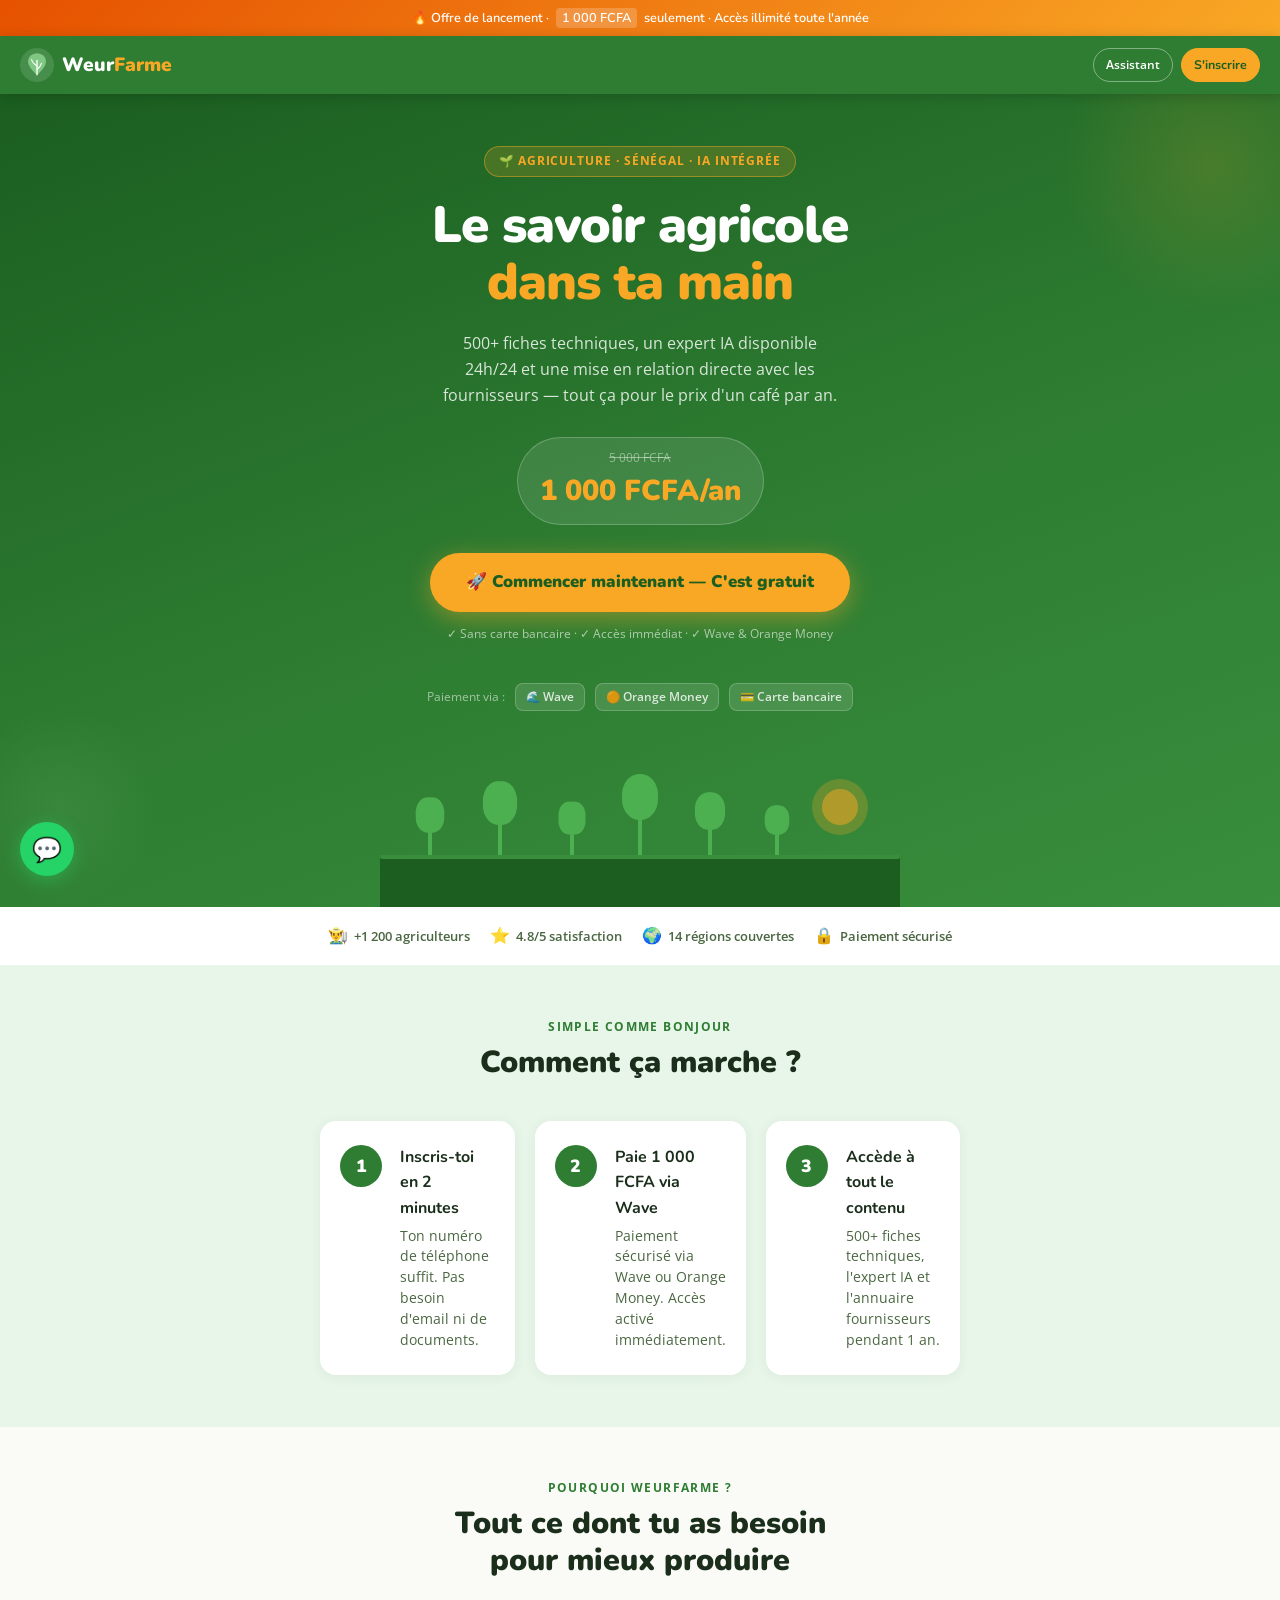
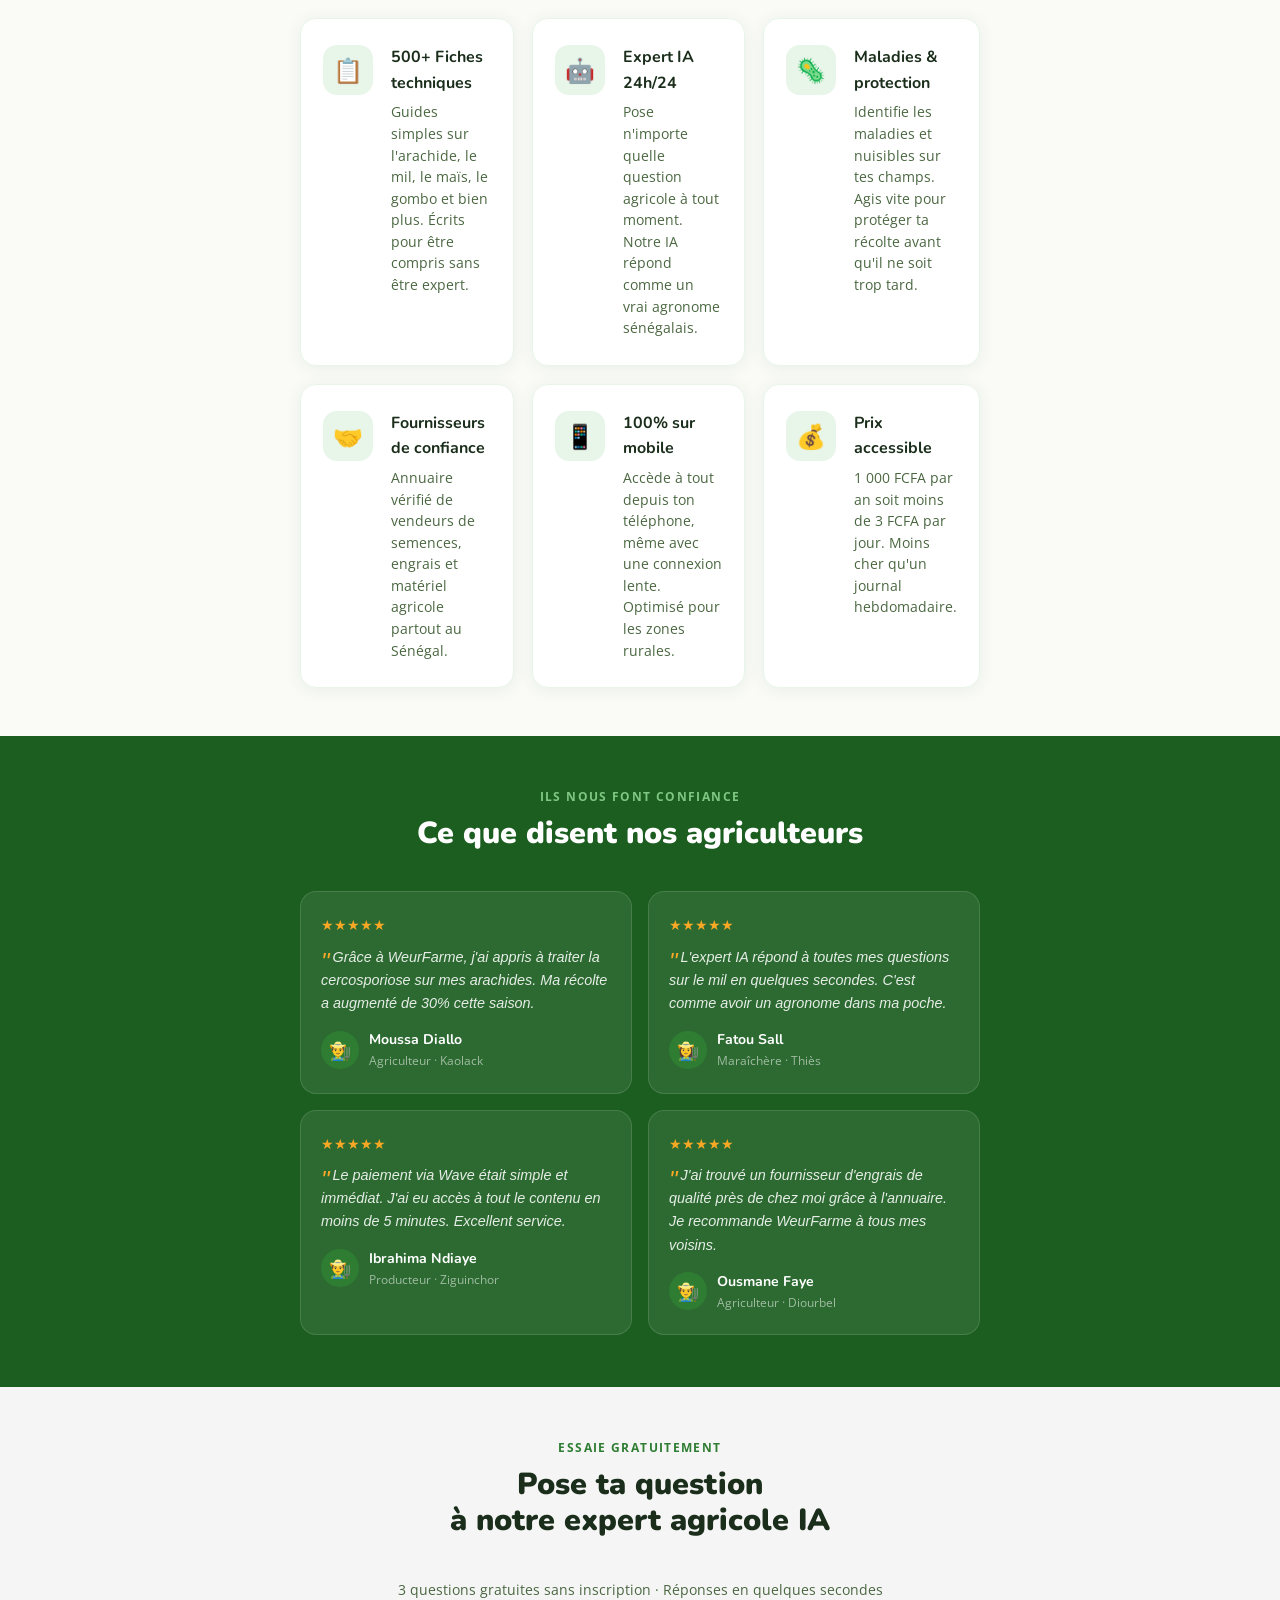
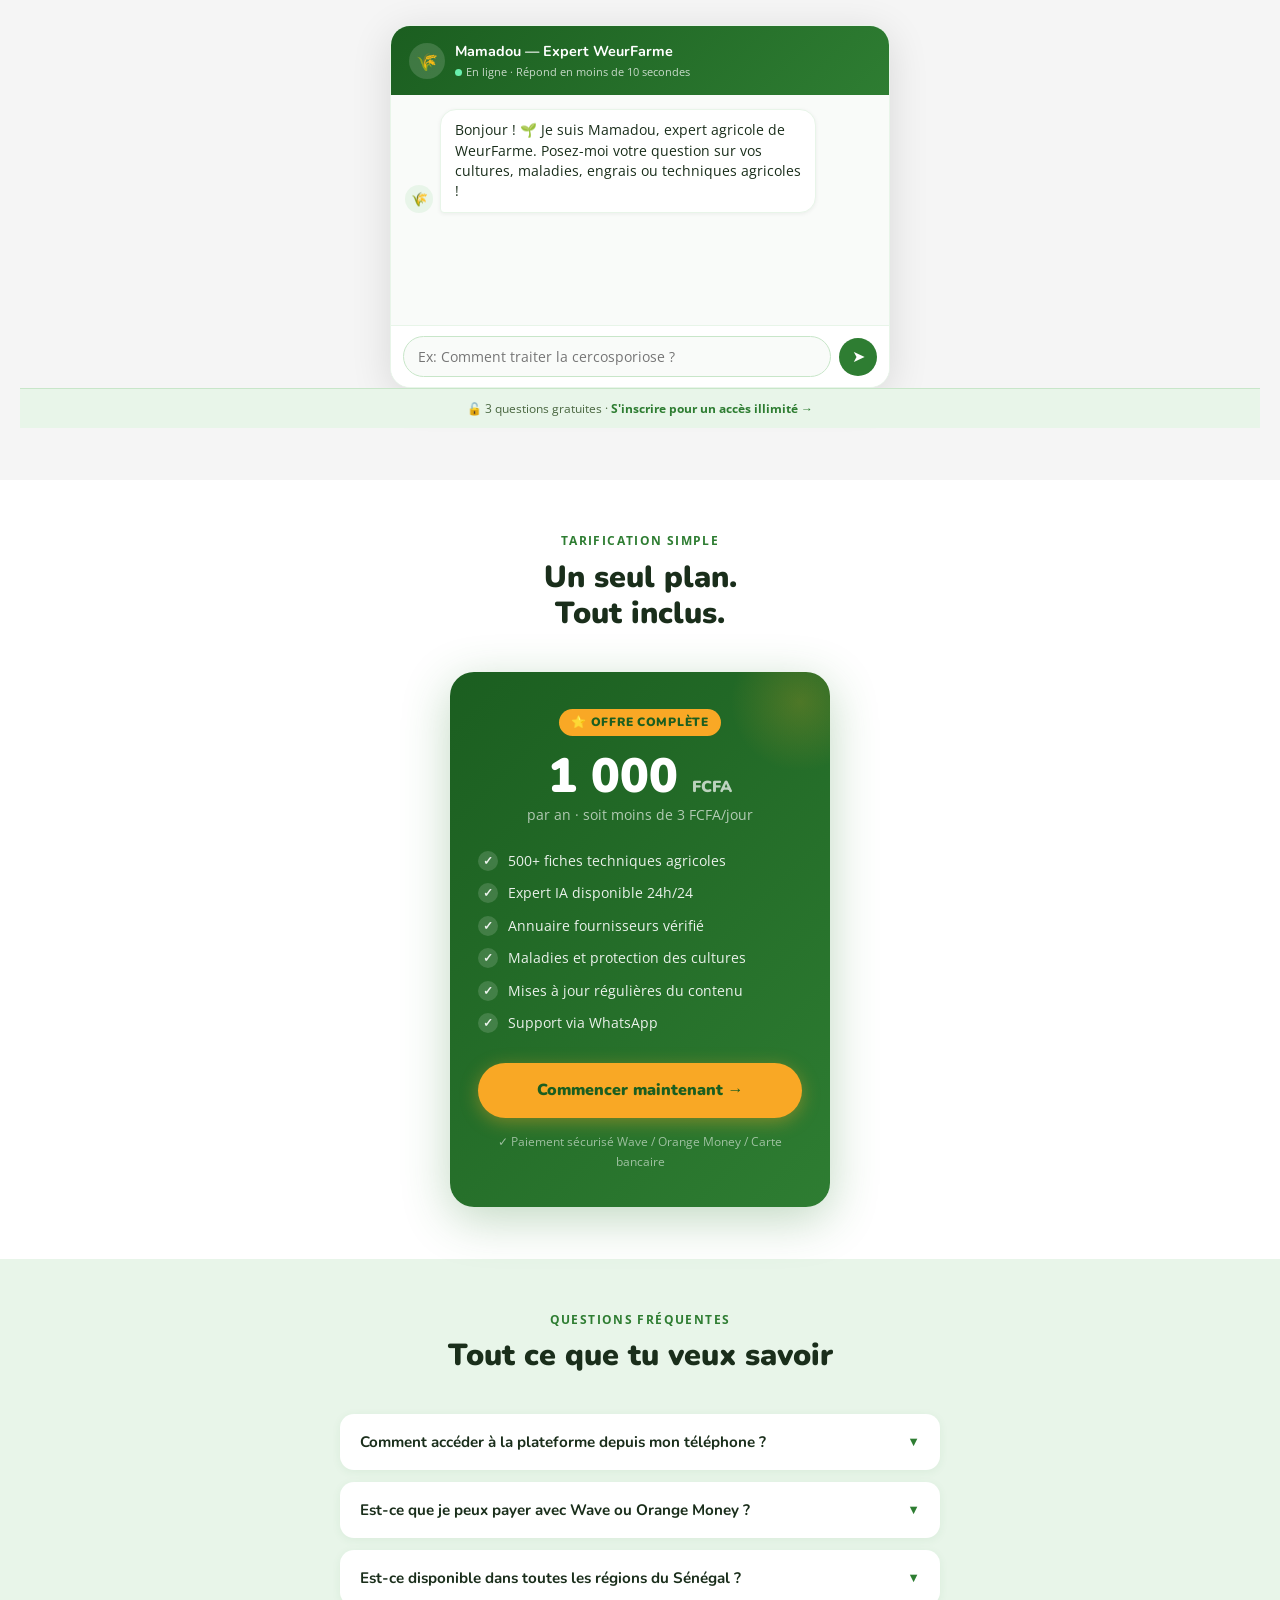
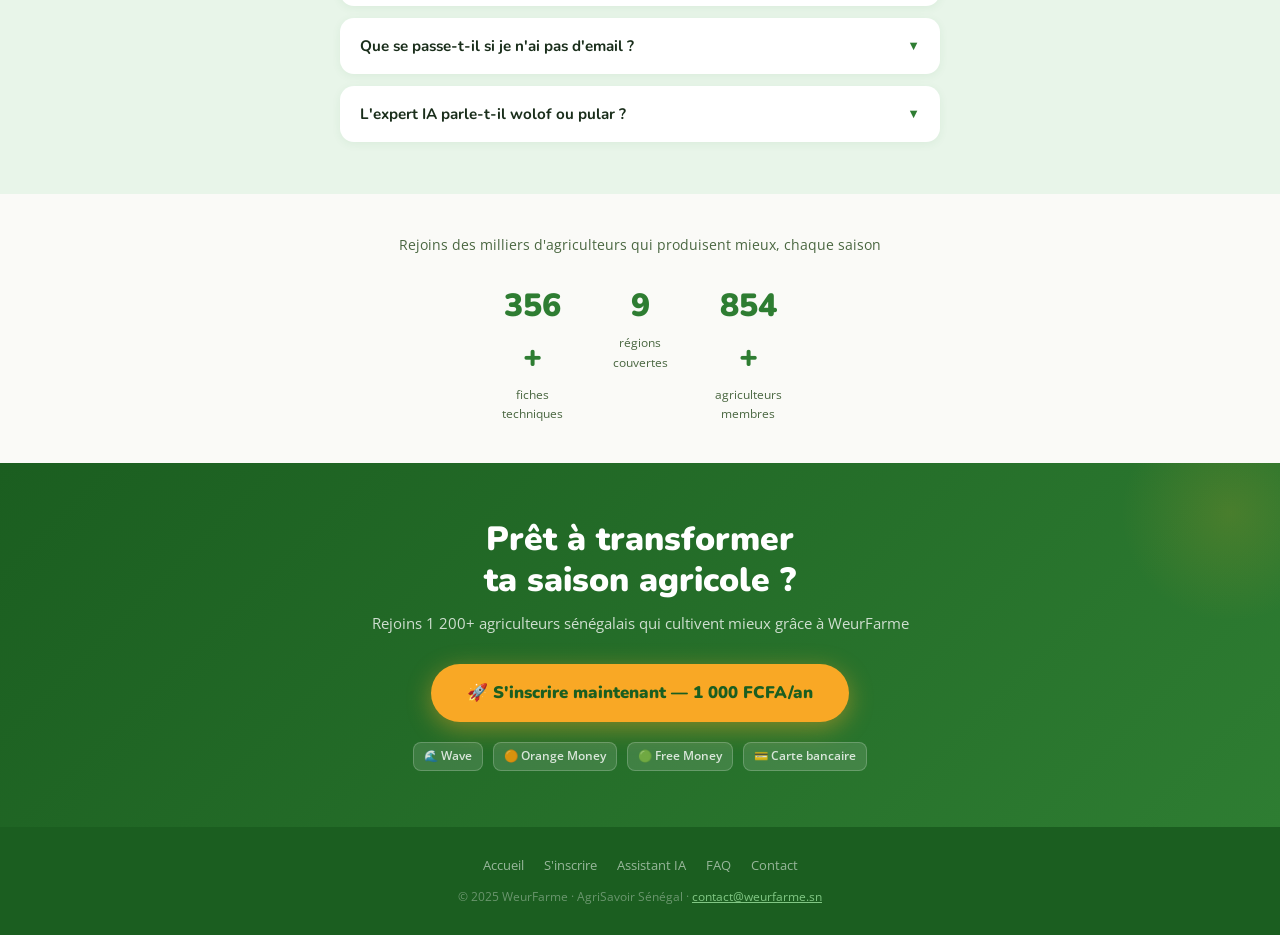
==== commit c0f57e7f: "Add files via upload" ====
--- a/index.html
+++ b/index.html
@@ -747,7 +747,7 @@
   </section>
 
   <!-- FAQ -->
-  <section class="faq" id="faq">
+  <section class="faq">
     <p class="section-label">Questions fréquentes</p>
     <h2 class="section-titre">Tout ce que tu veux savoir</h2>
     <div class="faq-liste">
@@ -831,7 +831,8 @@
   </footer>
 
   <script>
-    /* ══ GEMINI IA (via fonction Netlify – clé côté serveur) ══ */
+    /* ══ GEMINI IA ══ */
+    const GEMINI_KEY = 'AIzaSyAb8RN6LYXE3xWBS9n8uoaI6XHLUZxJKiaiTrDhjJ2F4XIrZXOw';
     const SYSTEME = "Tu es Mamadou Diop, expert agricole sénégalais de WeurFarme avec 30 ans d'expérience. Réponds en français simple et pratique (2-3 phrases max). Tu connais toutes les cultures locales : arachide, mil, maïs, gombo, niébé, riz. Sois chaleureux, utilise des emojis agricoles. Encourage discrètement à s'inscrire sur WeurFarme pour les fiches complètes.";
     const histo = [];
     let nbQ = 0;
@@ -874,17 +875,25 @@
       histo.push({ role: 'user', content: texte });
 
       try {
-        const res = await fetch('/.netlify/functions/ask-gemini', {
-          method: 'POST',
-          headers: { 'Content-Type': 'application/json' },
-          body: JSON.stringify({
-            system: SYSTEME,
-            messages: histo,
-          }),
-        });
+        const msgs = histo.map(m => ({
+          role: m.role === 'assistant' ? 'model' : 'user',
+          parts: [{ text: m.content }]
+        }));
+
+        const res = await fetch(
+          `https://generativelanguage.googleapis.com/v1beta/models/gemini-2.0-flash:generateContent?key=${GEMINI_KEY}`,
+          {
+            method: 'POST',
+            headers: { 'Content-Type': 'application/json' },
+            body: JSON.stringify({
+              system_instruction: { parts: [{ text: SYSTEME }] },
+              contents: msgs
+            })
+          }
+        );
 
         const data = await res.json();
-        const rep = data.reply || "Désolé, une erreur est survenue. Réessaie !";
+        const rep = data.candidates?.[0]?.content?.parts?.[0]?.text || "Désolé, une erreur est survenue. Réessaie !";
         histo.push({ role: 'assistant', content: rep });
         frappe.classList.remove('visible');
         ajouterMsg(rep.replace(/\n/g, '<br/>'), 'expert');
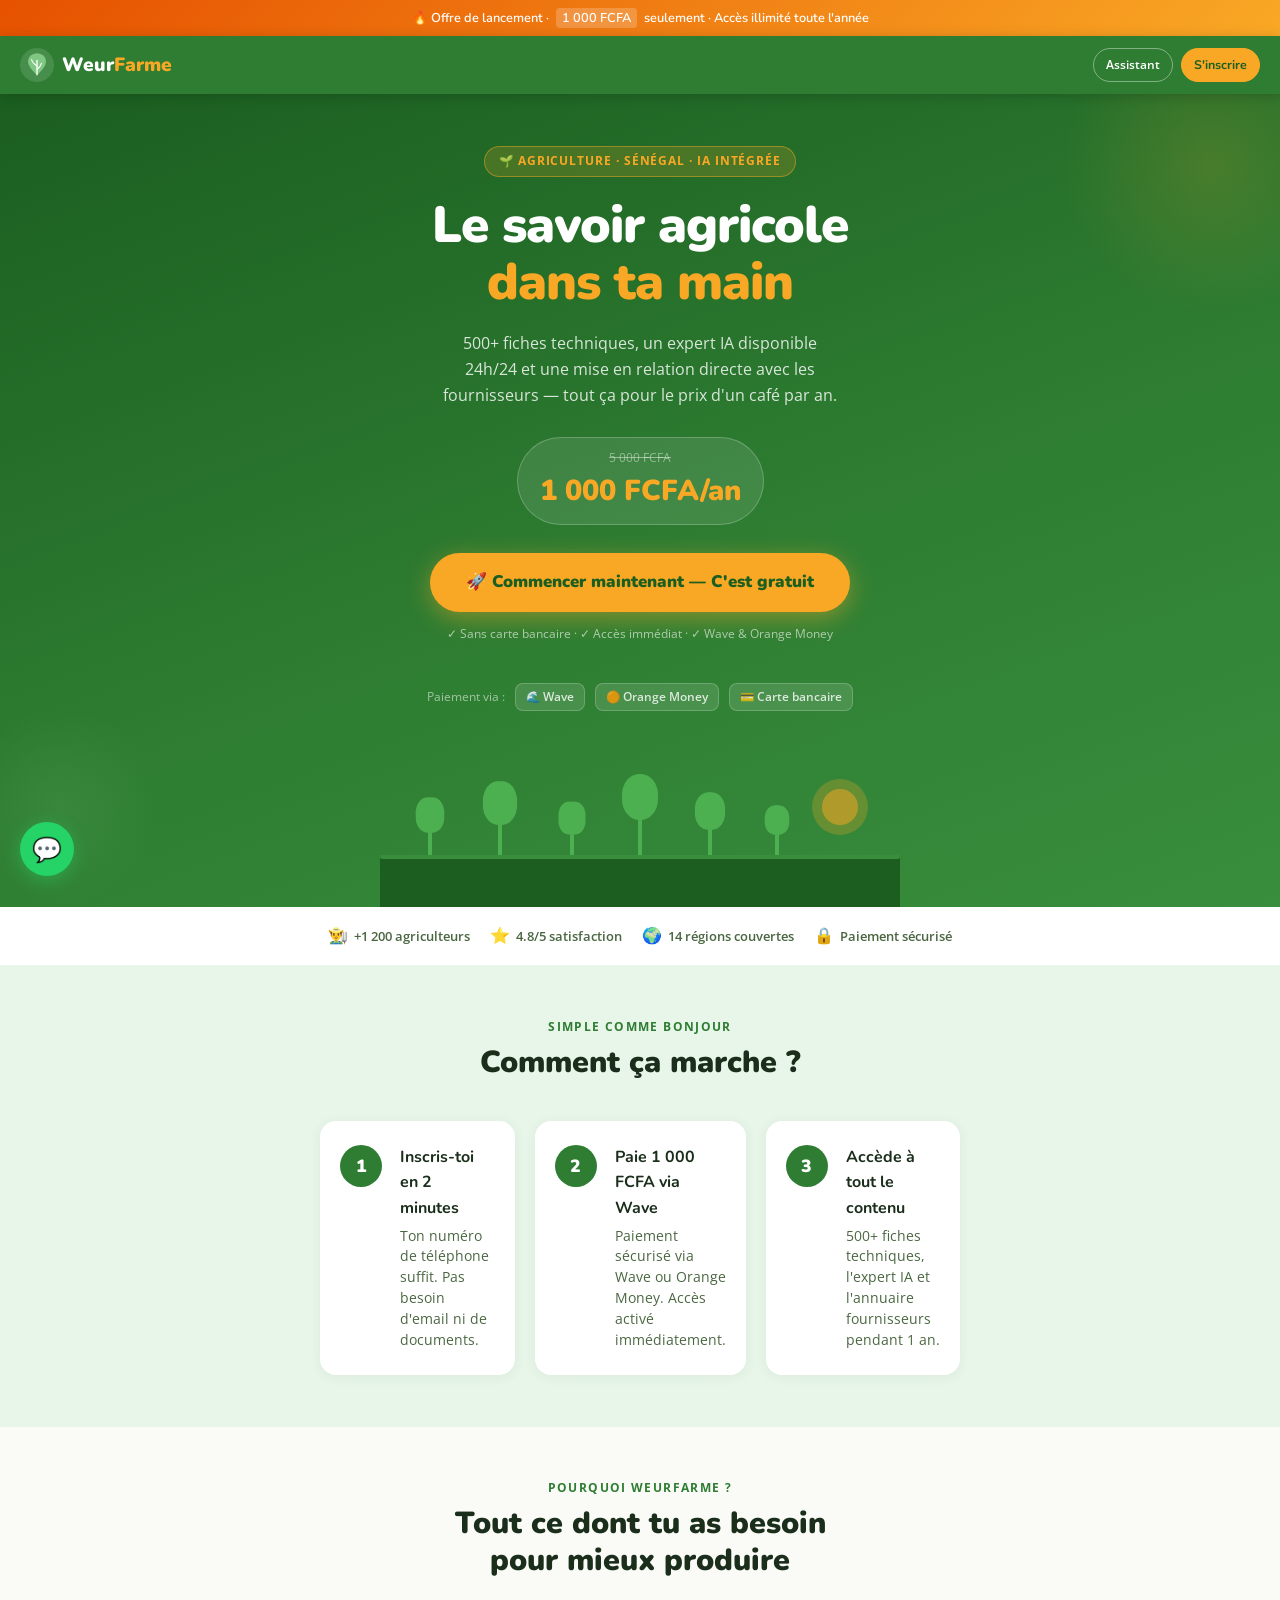
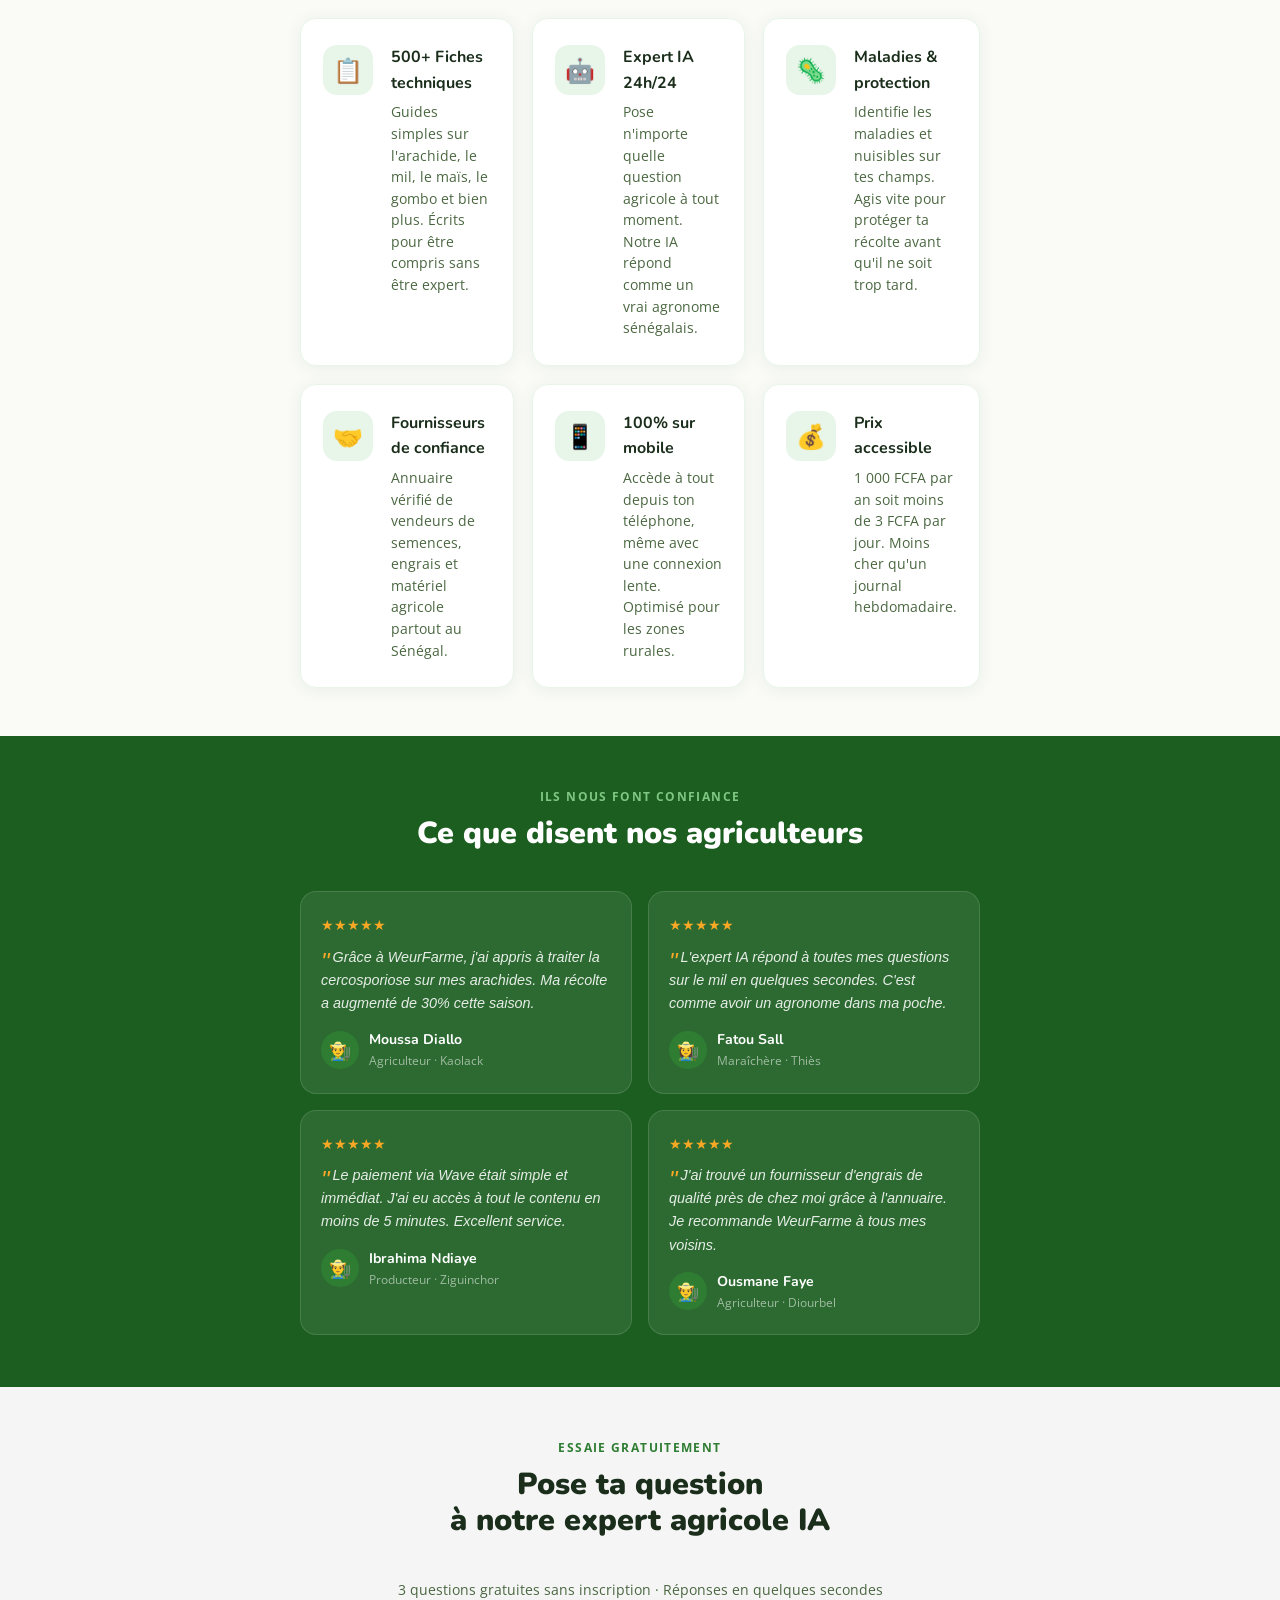
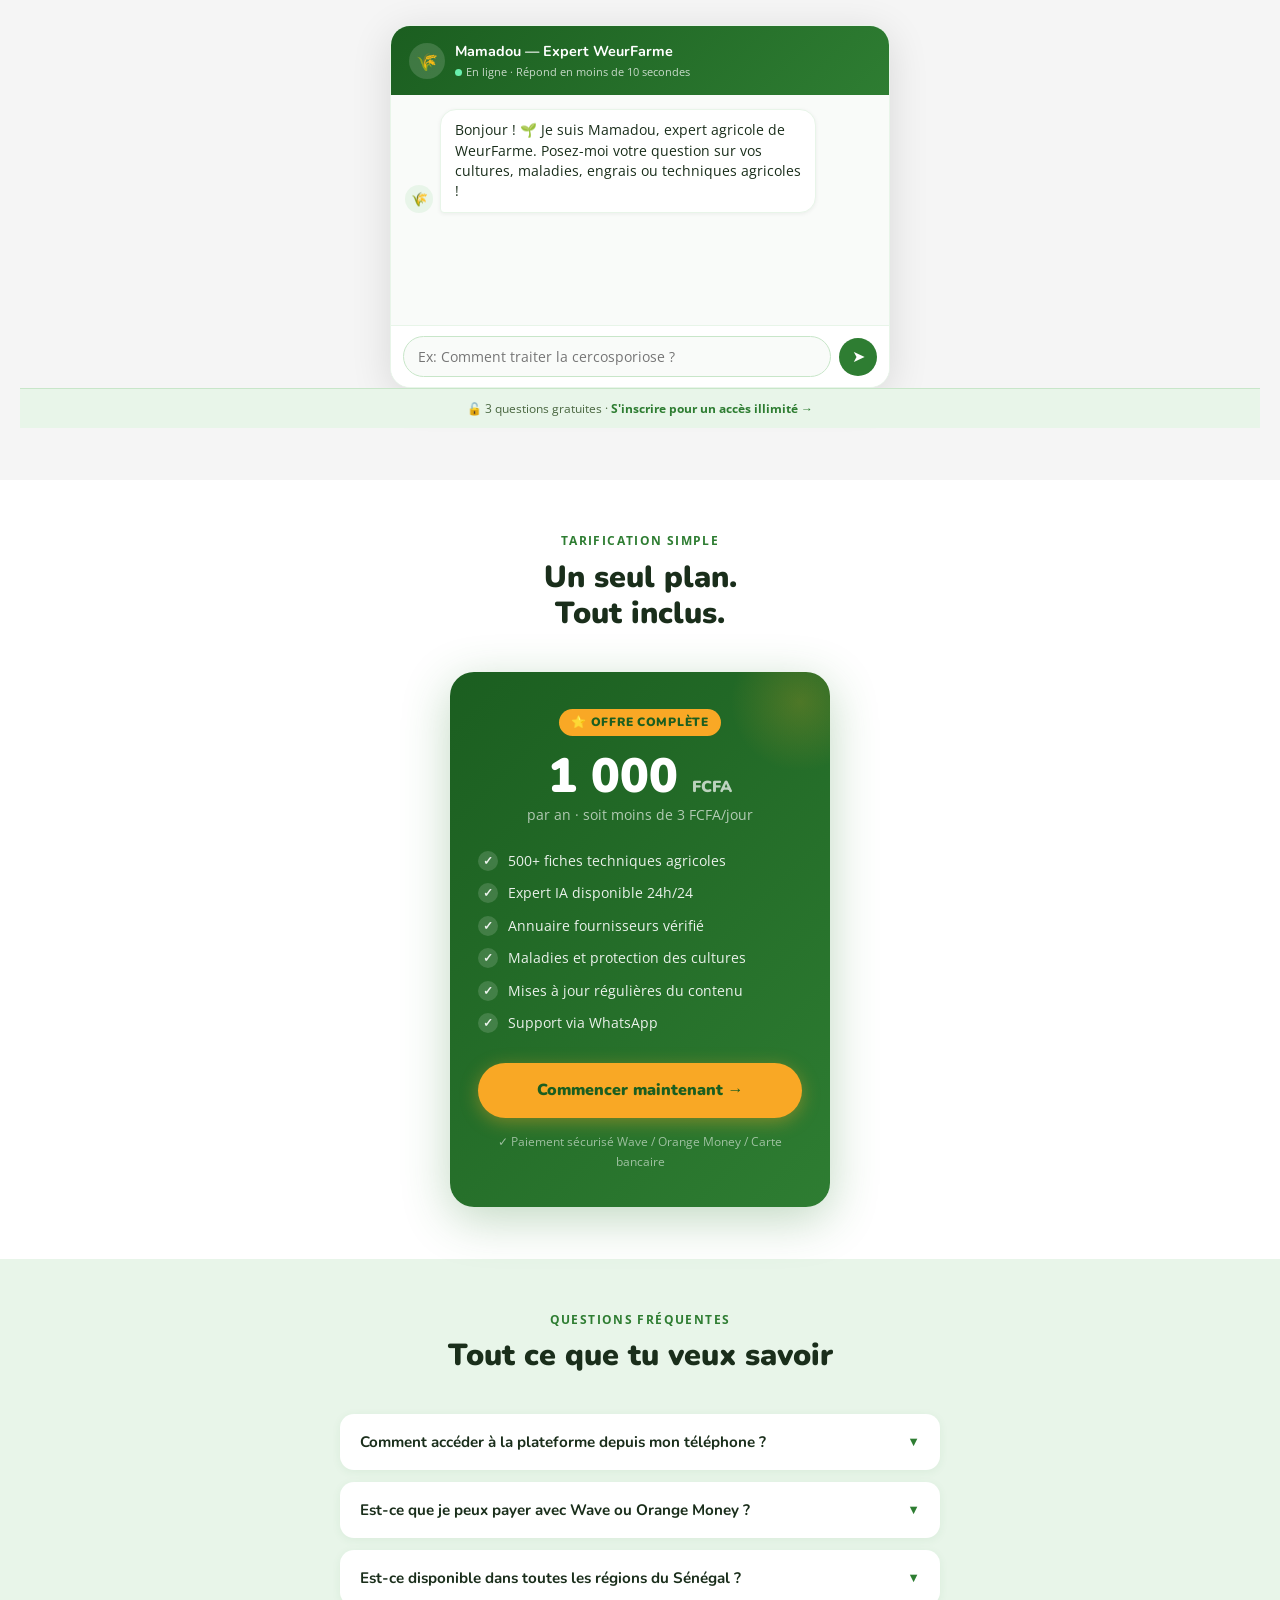
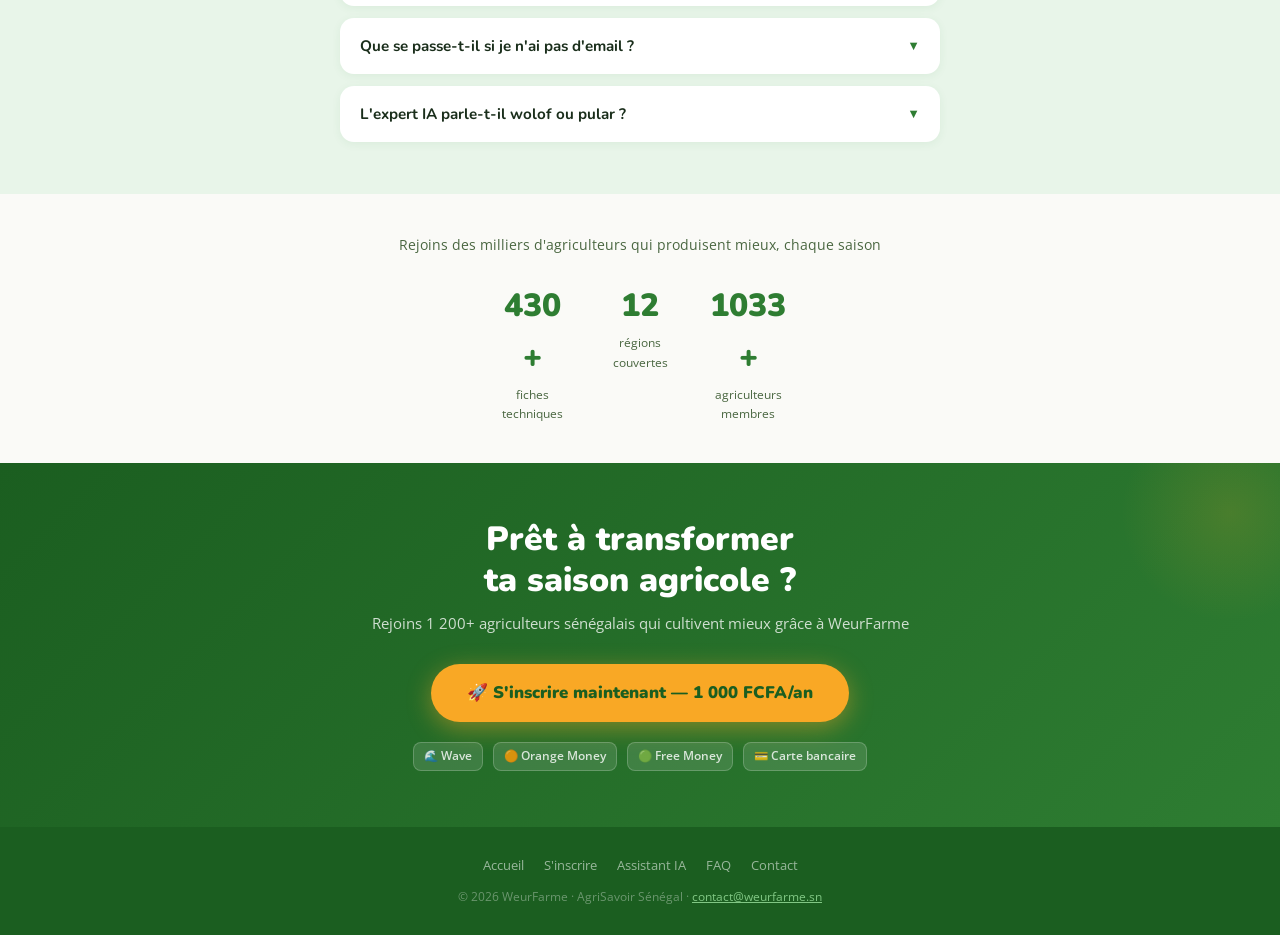
==== commit ce57ae57: "Update index.html" ====
--- a/index.html
+++ b/index.html
@@ -30,7 +30,6 @@
     html { scroll-behavior: smooth; }
     body { font-family: 'Open Sans', sans-serif; background: var(--blanc); color: var(--texte); line-height: 1.6; overflow-x: hidden; }
 
-    /* ══ HEADER ══ */
     header {
       background: var(--vert);
       padding: 12px 20px;
@@ -55,7 +54,6 @@
     .nav-lien.principal { background: var(--or); color: var(--vert-fonce); border-color: var(--or); font-family: 'Nunito', sans-serif; font-weight: 700; }
     .nav-lien.principal:hover { background: #FFB300; }
 
-    /* ══ BANDEAU URGENCE ══ */
     .bandeau-urgence {
       background: linear-gradient(135deg, var(--or-fonce), var(--or));
       color: #fff;
@@ -68,7 +66,6 @@
 
     .bandeau-urgence span { background: rgba(255,255,255,0.2); border-radius: 4px; padding: 1px 6px; margin: 0 4px; }
 
-    /* ══ HERO ══ */
     .hero {
       background: linear-gradient(160deg, var(--vert-fonce) 0%, var(--vert) 55%, #388E3C 100%);
       padding: 52px 24px 0;
@@ -169,7 +166,6 @@
 
     .hero-garantie { font-size: 0.75rem; color: rgba(255,255,255,0.60); display: flex; align-items: center; gap: 5px; }
 
-    /* Logos paiement */
     .hero-paiements {
       display: flex;
       align-items: center;
@@ -193,7 +189,6 @@
 
     .hero-scene { display: block; width: 100%; max-width: 520px; margin: 0 auto; }
 
-    /* ══ SOCIAL PROOF BANDE ══ */
     .social-proof {
       background: #fff;
       border-bottom: 1px solid var(--vert-pale);
@@ -216,7 +211,6 @@
 
     .proof-item .proof-icon { font-size: 1rem; }
 
-    /* ══ COMMENT ÇA MARCHE ══ */
     .comment {
       background: var(--vert-pale);
       padding: 52px 20px;
@@ -253,7 +247,6 @@
     .etape-corps h3 { font-family: 'Nunito', sans-serif; font-weight: 700; font-size: 1rem; color: var(--texte); margin-bottom: 4px; }
     .etape-corps p { font-size: 0.87rem; color: var(--texte-doux); line-height: 1.5; }
 
-    /* ══ AVANTAGES ══ */
     .avantages { padding: 52px 20px 48px; background: var(--blanc); }
 
     .cartes { display: grid; grid-template-columns: 1fr; gap: 18px; max-width: 680px; margin: 0 auto; }
@@ -284,7 +277,6 @@
     .carte-corps h3 { font-family: 'Nunito', sans-serif; font-weight: 700; font-size: 1rem; color: var(--texte); margin-bottom: 5px; }
     .carte-corps p { font-size: 0.87rem; color: var(--texte-doux); line-height: 1.55; }
 
-    /* ══ TÉMOIGNAGES ══ */
     .temoignages { background: var(--vert-fonce); padding: 52px 20px; }
     .temoignages .section-label { color: var(--vert-clair); }
     .temoignages .section-titre { color: #fff; }
@@ -308,7 +300,6 @@
 
     .etoiles { color: var(--or); font-size: 0.85rem; margin-bottom: 10px; }
 
-    /* ══ ASSISTANT IA ══ */
     .section-assistant { background: var(--gris); padding: 52px 20px; }
     .section-assistant .section-label { color: var(--vert); }
 
@@ -349,7 +340,6 @@
     .chatbox-note { background: var(--vert-pale); padding: 10px 16px; font-size: 0.75rem; color: var(--texte-doux); text-align: center; border-top: 1px solid #C8E6C9; }
     .chatbox-note a { color: var(--vert); text-decoration: none; font-weight: 700; }
 
-    /* ══ PRIX ══ */
     .section-prix { background: #fff; padding: 52px 20px; }
 
     .prix-carte {
@@ -386,7 +376,6 @@
 
     .prix-garantie { margin-top: 14px; font-size: 0.75rem; color: rgba(255,255,255,0.55); }
 
-    /* ══ FAQ ══ */
     .faq { background: var(--vert-pale); padding: 52px 20px; }
 
     .faq-liste { max-width: 600px; margin: 0 auto; display: flex; flex-direction: column; gap: 12px; }
@@ -416,7 +405,6 @@
     .faq-reponse { display: none; padding: 0 20px 18px; font-size: 0.87rem; color: var(--texte-doux); line-height: 1.6; }
     .faq-item.ouvert .faq-reponse { display: block; }
 
-    /* ══ CONFIANCE ══ */
     .confiance { background: var(--blanc); padding: 40px 20px; }
     .confiance > p { text-align: center; font-size: 0.88rem; color: var(--texte-doux); margin-bottom: 24px; }
 
@@ -425,7 +413,6 @@
     .stat-chiffre { font-family: 'Nunito', sans-serif; font-weight: 900; font-size: 2rem; color: var(--vert); }
     .stat-label { font-size: 0.76rem; color: var(--texte-doux); text-align: center; max-width: 80px; margin-top: 2px; }
 
-    /* ══ CTA BAS ══ */
     .cta-bas { background: linear-gradient(135deg, var(--vert-fonce), var(--vert)); padding: 56px 24px; text-align: center; position: relative; overflow: hidden; }
     .cta-bas::before { content: ''; position: absolute; top: -60px; right: -60px; width: 220px; height: 220px; background: radial-gradient(circle, rgba(249,168,37,0.15) 0%, transparent 70%); }
     .cta-bas h2 { font-family: 'Nunito', sans-serif; font-weight: 900; font-size: clamp(1.5rem, 5vw, 2.1rem); color: #fff; line-height: 1.2; margin-bottom: 12px; }
@@ -433,7 +420,6 @@
     .cta-bas-paiements { display: flex; justify-content: center; gap: 10px; flex-wrap: wrap; margin-top: 20px; }
     .cta-bas-paiements .badge-paiement { border-color: rgba(255,255,255,0.20); }
 
-    /* ══ WHATSAPP ══ */
     .whatsapp-fab {
       position: fixed;
       bottom: 24px;
@@ -454,14 +440,12 @@
 
     @keyframes apparaitre { from { opacity: 0; transform: scale(0.5); } to { opacity: 1; transform: scale(1); } }
 
-    /* ══ FOOTER ══ */
     footer { background: var(--vert-fonce); padding: 28px 20px; text-align: center; }
     .footer-liens { display: flex; justify-content: center; gap: 20px; flex-wrap: wrap; margin-bottom: 12px; }
     .footer-liens a { font-size: 0.8rem; color: rgba(255,255,255,0.55); text-decoration: none; }
     .footer-liens a:hover { color: var(--vert-clair); }
     footer p { font-size: 0.78rem; color: rgba(255,255,255,0.35); }
 
-    /* ══ RESPONSIVE ══ */
     @media (min-width: 600px) {
       .cartes { grid-template-columns: 1fr 1fr; }
       .cartes .carte:last-child { grid-column: 1 / -1; }
@@ -486,12 +470,10 @@
 </head>
 <body>
 
-  <!-- BANDEAU URGENCE -->
   <div class="bandeau-urgence">
     🔥 Offre de lancement · <span>1 000 FCFA</span> seulement · Accès illimité toute l'année
   </div>
 
-  <!-- HEADER -->
   <header>
     <a href="index.html" class="logo">
       <svg class="logo-icone" viewBox="0 0 38 38" fill="none" xmlns="http://www.w3.org/2000/svg">
@@ -509,7 +491,6 @@
     </div>
   </header>
 
-  <!-- HERO -->
   <section class="hero">
     <div class="hero-badge">🌱 Agriculture · Sénégal · IA intégrée</div>
     <h1>Le savoir agricole<br /><em>dans ta main</em></h1>
@@ -550,7 +531,6 @@
     </svg>
   </section>
 
-  <!-- SOCIAL PROOF -->
   <div class="social-proof">
     <div class="proof-item"><span class="proof-icon">👨‍🌾</span> +1 200 agriculteurs</div>
     <div class="proof-item"><span class="proof-icon">⭐</span> 4.8/5 satisfaction</div>
@@ -558,7 +538,6 @@
     <div class="proof-item"><span class="proof-icon">🔒</span> Paiement sécurisé</div>
   </div>
 
-  <!-- COMMENT ÇA MARCHE -->
   <section class="comment">
     <p class="section-label">Simple comme bonjour</p>
     <h2 class="section-titre">Comment ça marche ?</h2>
@@ -587,7 +566,6 @@
     </div>
   </section>
 
-  <!-- AVANTAGES -->
   <section class="avantages">
     <p class="section-label">Pourquoi WeurFarme ?</p>
     <h2 class="section-titre">Tout ce dont tu as besoin<br />pour mieux produire</h2>
@@ -637,7 +615,6 @@
     </div>
   </section>
 
-  <!-- TÉMOIGNAGES -->
   <section class="temoignages">
     <p class="section-label">Ils nous font confiance</p>
     <h2 class="section-titre">Ce que disent nos agriculteurs</h2>
@@ -689,7 +666,6 @@
     </div>
   </section>
 
-  <!-- ASSISTANT IA -->
   <section class="section-assistant" id="assistant">
     <p class="section-label">Essaie gratuitement</p>
     <h2 class="section-titre">Pose ta question<br />à notre expert agricole IA</h2>
@@ -725,7 +701,6 @@
     </div>
   </section>
 
-  <!-- SECTION PRIX -->
   <section class="section-prix">
     <p class="section-label">Tarification simple</p>
     <h2 class="section-titre">Un seul plan.<br />Tout inclus.</h2>
@@ -746,7 +721,6 @@
     </div>
   </section>
 
-  <!-- FAQ -->
   <section class="faq">
     <p class="section-label">Questions fréquentes</p>
     <h2 class="section-titre">Tout ce que tu veux savoir</h2>
@@ -789,7 +763,6 @@
     </div>
   </section>
 
-  <!-- CONFIANCE -->
   <section class="confiance">
     <p>Rejoins des milliers d'agriculteurs qui produisent mieux, chaque saison</p>
     <div class="stats">
@@ -799,7 +772,6 @@
     </div>
   </section>
 
-  <!-- CTA BAS -->
   <section class="cta-bas">
     <h2>Prêt à transformer<br />ta saison agricole ?</h2>
     <p>Rejoins 1 200+ agriculteurs sénégalais qui cultivent mieux grâce à WeurFarme</p>
@@ -812,13 +784,11 @@
     </div>
   </section>
 
-  <!-- WHATSAPP FLOTTANT -->
   <a href="https://wa.me/221781234567?text=Bonjour%20WeurFarme%2C%20j'ai%20une%20question"
      class="whatsapp-fab" target="_blank" rel="noopener" aria-label="Contacter via WhatsApp">
     💬
   </a>
 
-  <!-- FOOTER -->
   <footer>
     <div class="footer-liens">
       <a href="index.html">Accueil</a>
@@ -827,13 +797,11 @@
       <a href="#faq">FAQ</a>
       <a href="mailto:contact@weurfarme.sn">Contact</a>
     </div>
-    <p>© 2025 WeurFarme · AgriSavoir Sénégal · <a href="mailto:contact@weurfarme.sn" style="color:var(--vert-clair)">contact@weurfarme.sn</a></p>
+    <p>© 2026 WeurFarme · AgriSavoir Sénégal · <a href="mailto:contact@weurfarme.sn" style="color:var(--vert-clair)">contact@weurfarme.sn</a></p>
   </footer>
 
   <script>
-    /* ══ GEMINI IA ══ */
-    const GEMINI_KEY = 'AIzaSyAb8RN6LYXE3xWBS9n8uoaI6XHLUZxJKiaiTrDhjJ2F4XIrZXOw';
-    const SYSTEME = "Tu es Mamadou Diop, expert agricole sénégalais de WeurFarme avec 30 ans d'expérience. Réponds en français simple et pratique (2-3 phrases max). Tu connais toutes les cultures locales : arachide, mil, maïs, gombo, niébé, riz. Sois chaleureux, utilise des emojis agricoles. Encourage discrètement à s'inscrire sur WeurFarme pour les fiches complètes.";
+    /* ══ ASSISTANT IA (via fonction Netlify sécurisée, aucune clé API ici) ══ */
     const histo = [];
     let nbQ = 0;
 
@@ -875,25 +843,19 @@
       histo.push({ role: 'user', content: texte });
 
       try {
-        const msgs = histo.map(m => ({
-          role: m.role === 'assistant' ? 'model' : 'user',
-          parts: [{ text: m.content }]
-        }));
-
-        const res = await fetch(
-          `https://generativelanguage.googleapis.com/v1beta/models/gemini-2.0-flash:generateContent?key=${GEMINI_KEY}`,
-          {
-            method: 'POST',
-            headers: { 'Content-Type': 'application/json' },
-            body: JSON.stringify({
-              system_instruction: { parts: [{ text: SYSTEME }] },
-              contents: msgs
-            })
-          }
-        );
+        const res = await fetch('/.netlify/functions/ask-gemini', {
+          method: 'POST',
+          headers: { 'Content-Type': 'application/json' },
+          body: JSON.stringify({ messages: histo }),
+        });
 
         const data = await res.json();
-        const rep = data.candidates?.[0]?.content?.parts?.[0]?.text || "Désolé, une erreur est survenue. Réessaie !";
+
+        if (!res.ok) {
+          throw new Error(data.error || 'Erreur du service IA.');
+        }
+
+        const rep = data.reply || "Désolé, une erreur est survenue. Réessaie !";
         histo.push({ role: 'assistant', content: rep });
         frappe.classList.remove('visible');
         ajouterMsg(rep.replace(/\n/g, '<br/>'), 'expert');
@@ -905,7 +867,7 @@
             btn.disabled = true;
           }, 800);
         }
-      } catch(e) {
+      } catch (e) {
         frappe.classList.remove('visible');
         ajouterMsg('❌ Erreur de connexion. Réessaie dans quelques instants.', 'expert');
         btn.disabled = false;
@@ -942,7 +904,6 @@
       });
     }
 
-    /* Observer pour déclencher le compteur quand visible */
     const observer = new IntersectionObserver(entries => {
       entries.forEach(e => { if (e.isIntersecting) { animerCompteurs(); observer.disconnect(); } });
     }, { threshold: 0.3 });
@@ -950,7 +911,6 @@
     const statsSection = document.querySelector('.confiance');
     if (statsSection) observer.observe(statsSection);
 
-    /* ══ SCROLL INITIAL DU CHAT ══ */
     scrollBas();
   </script>
 
